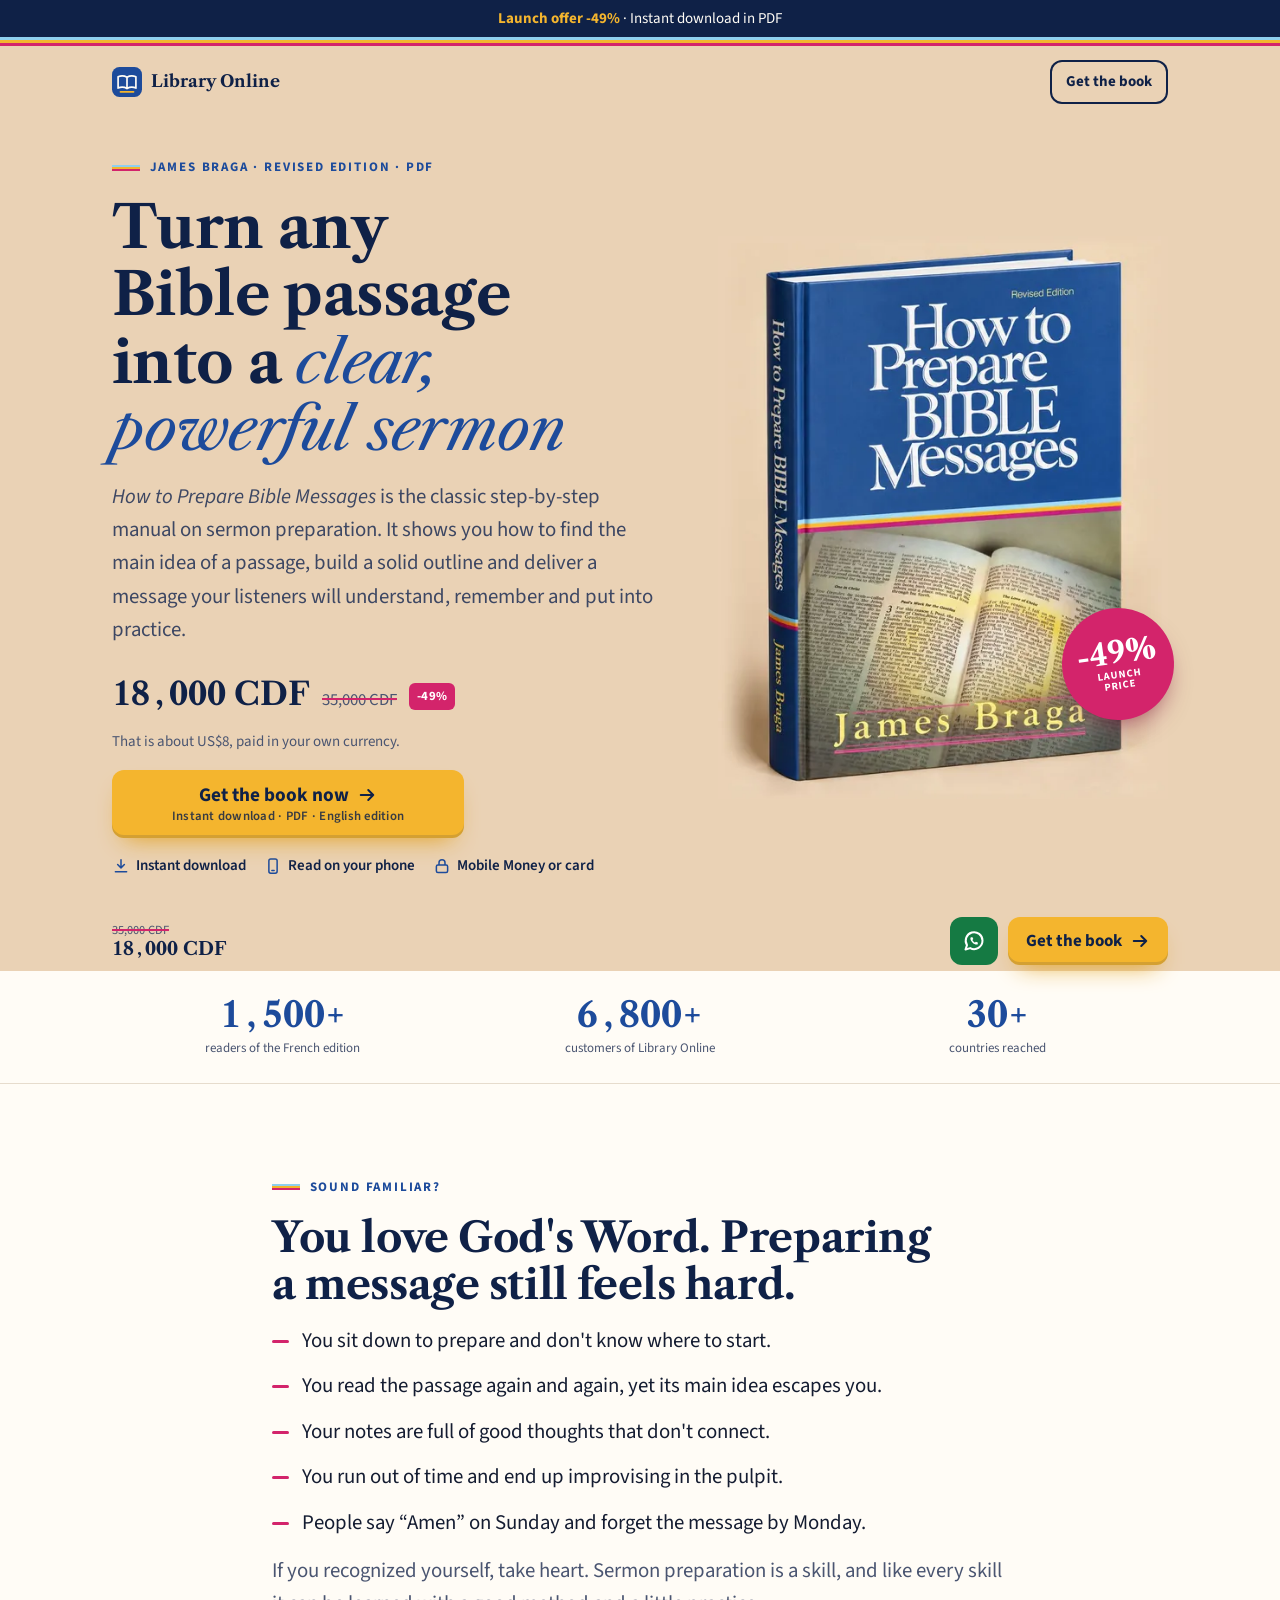
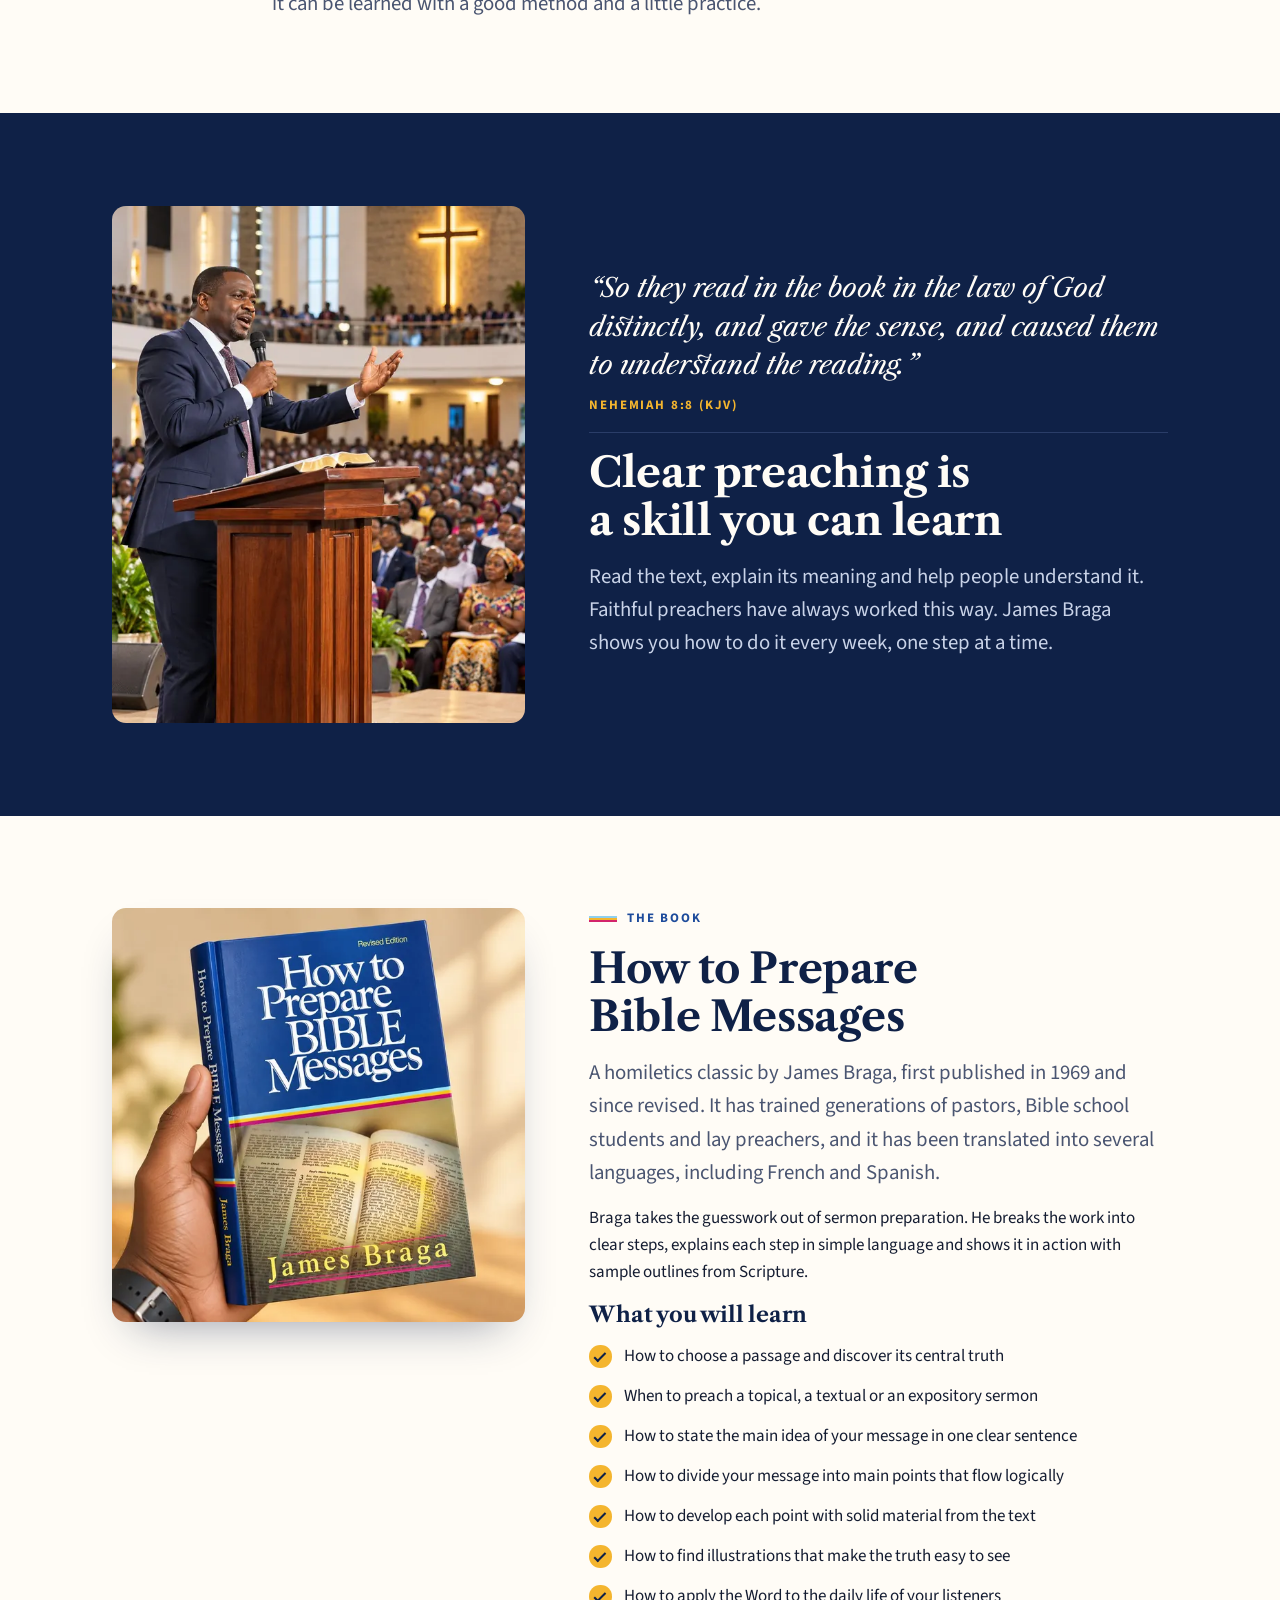
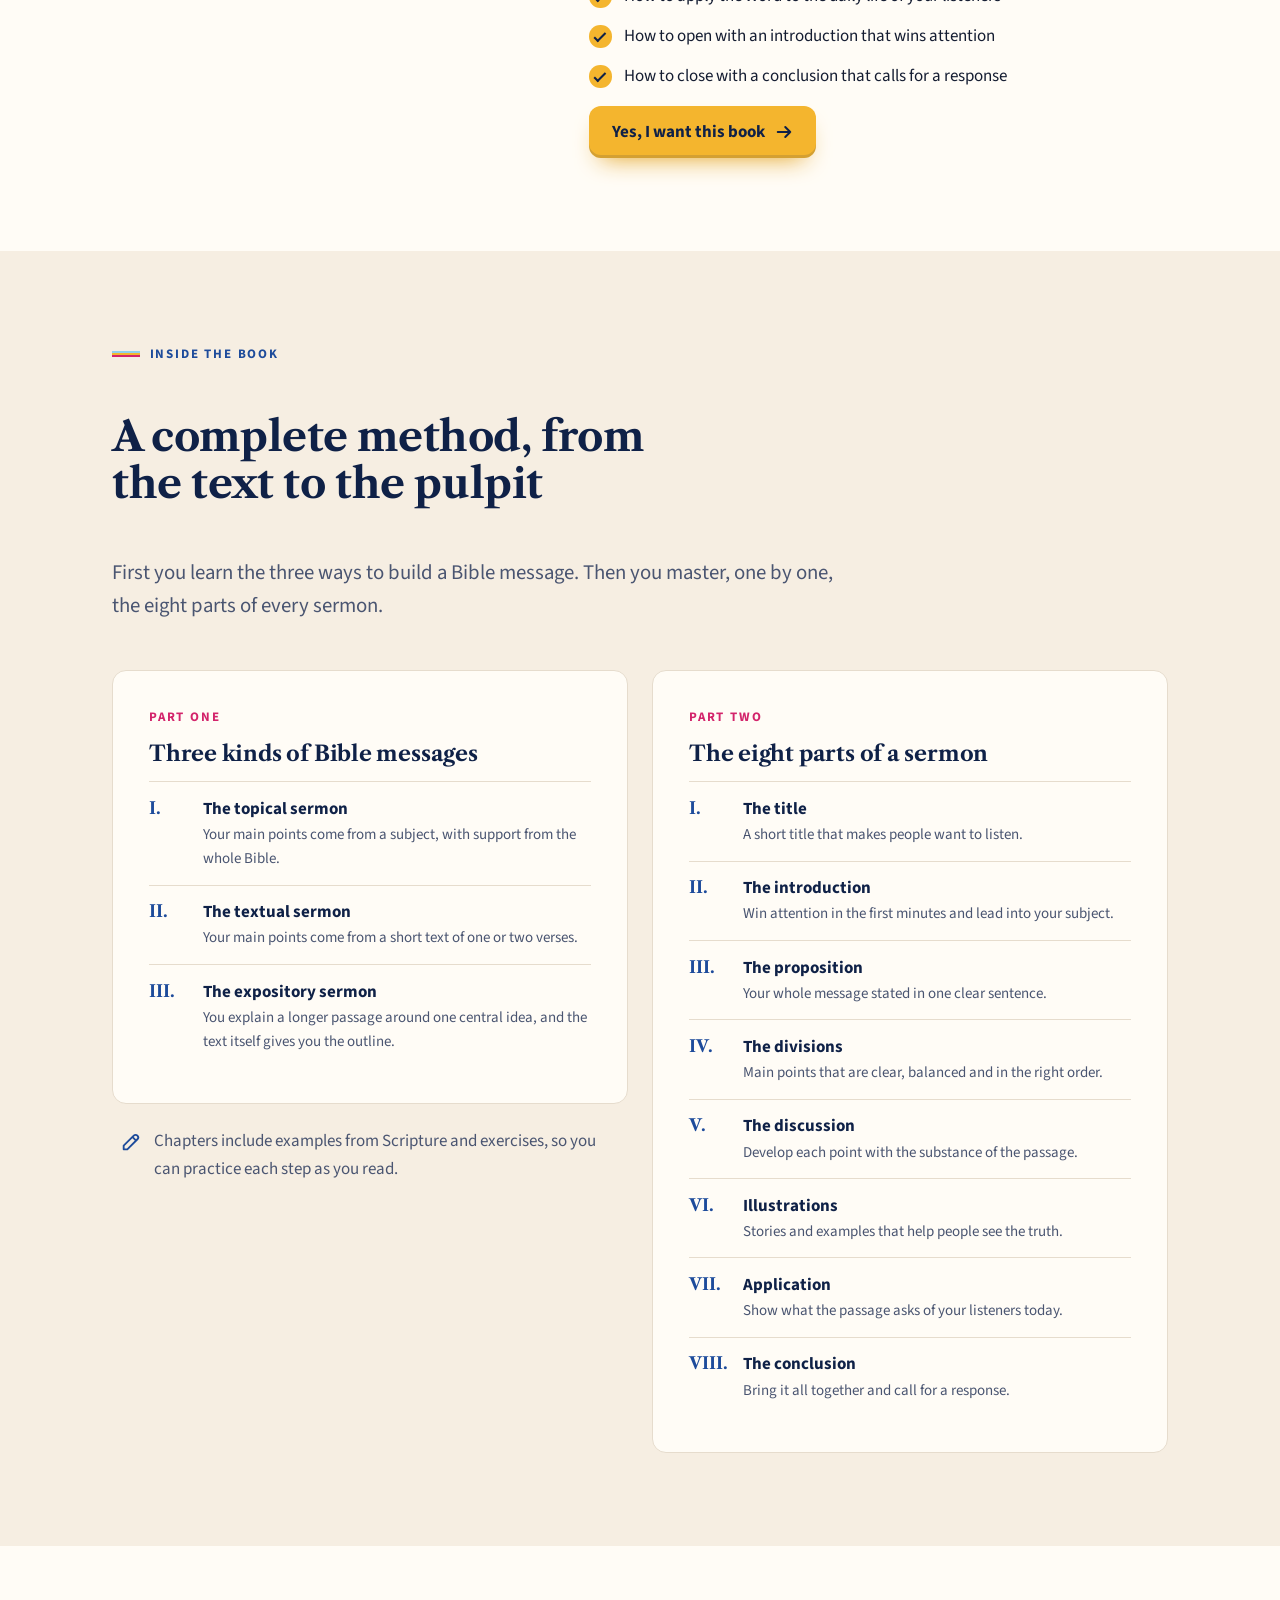
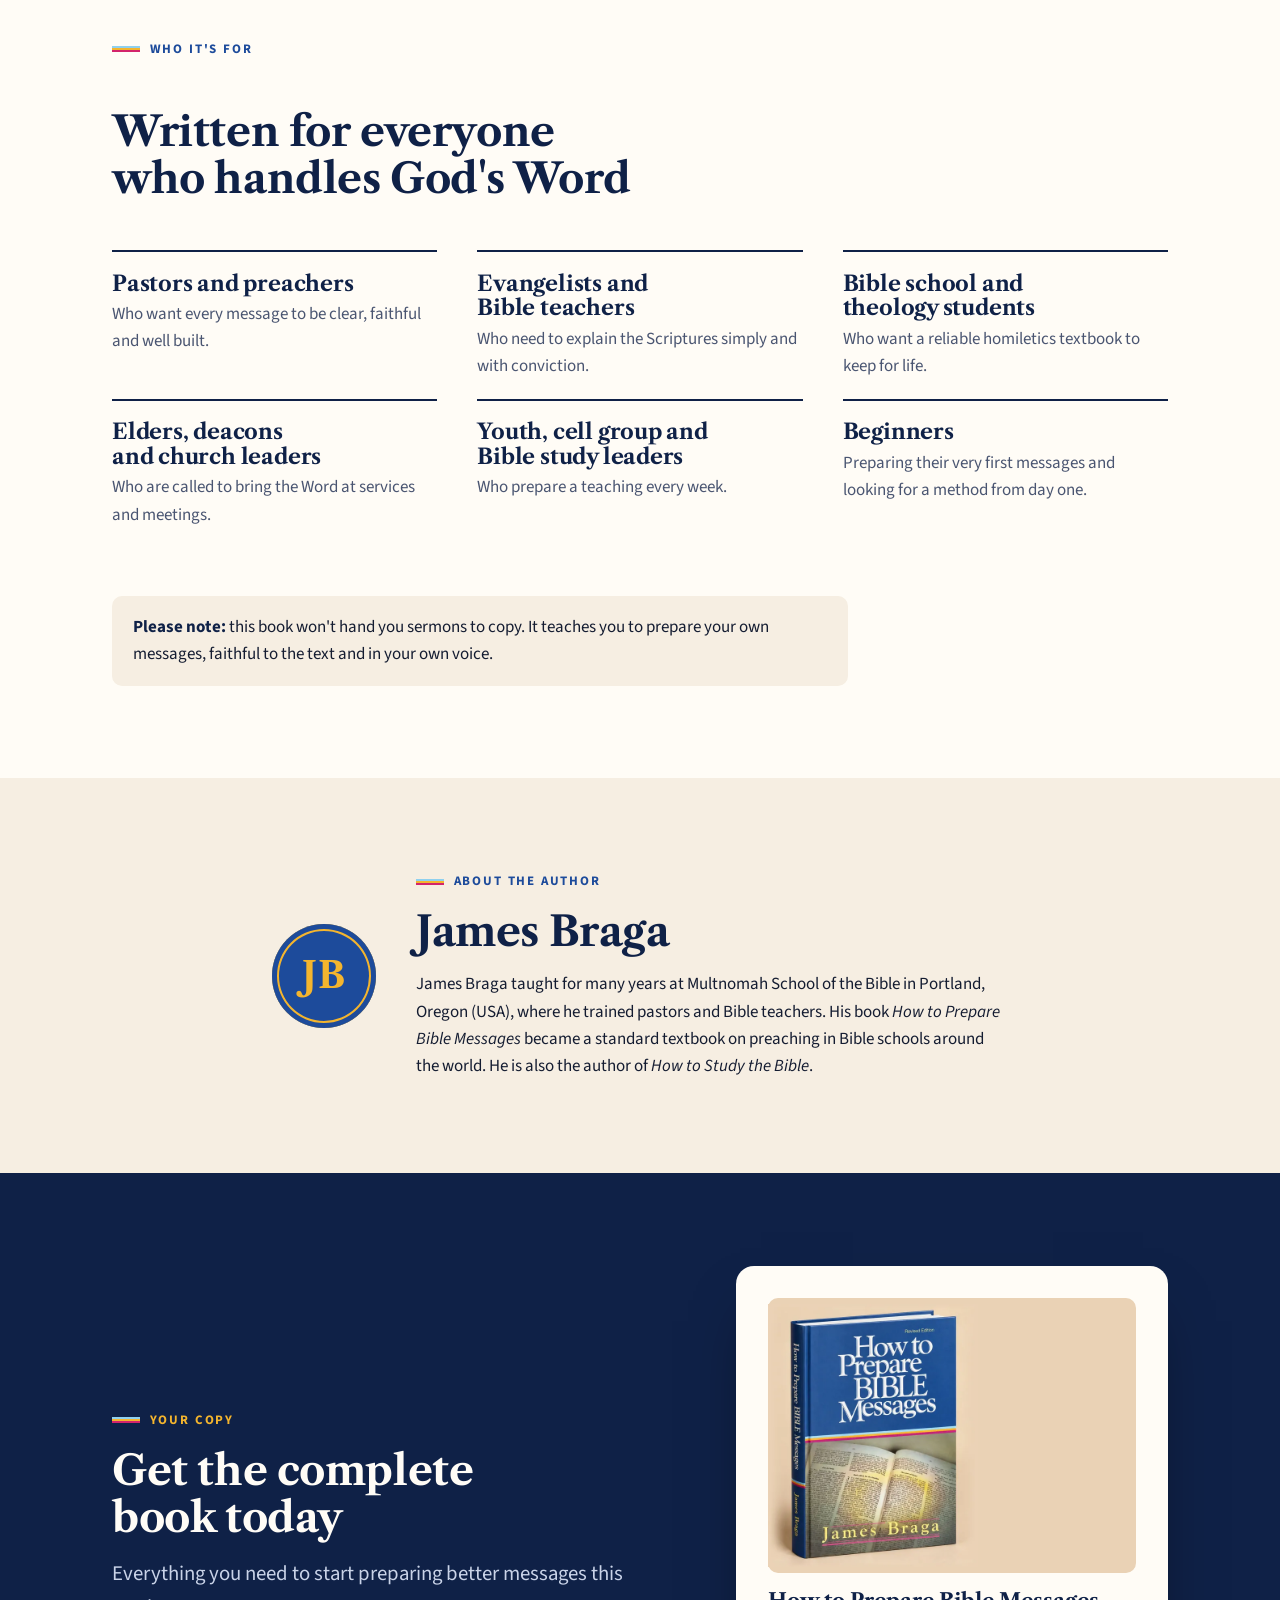
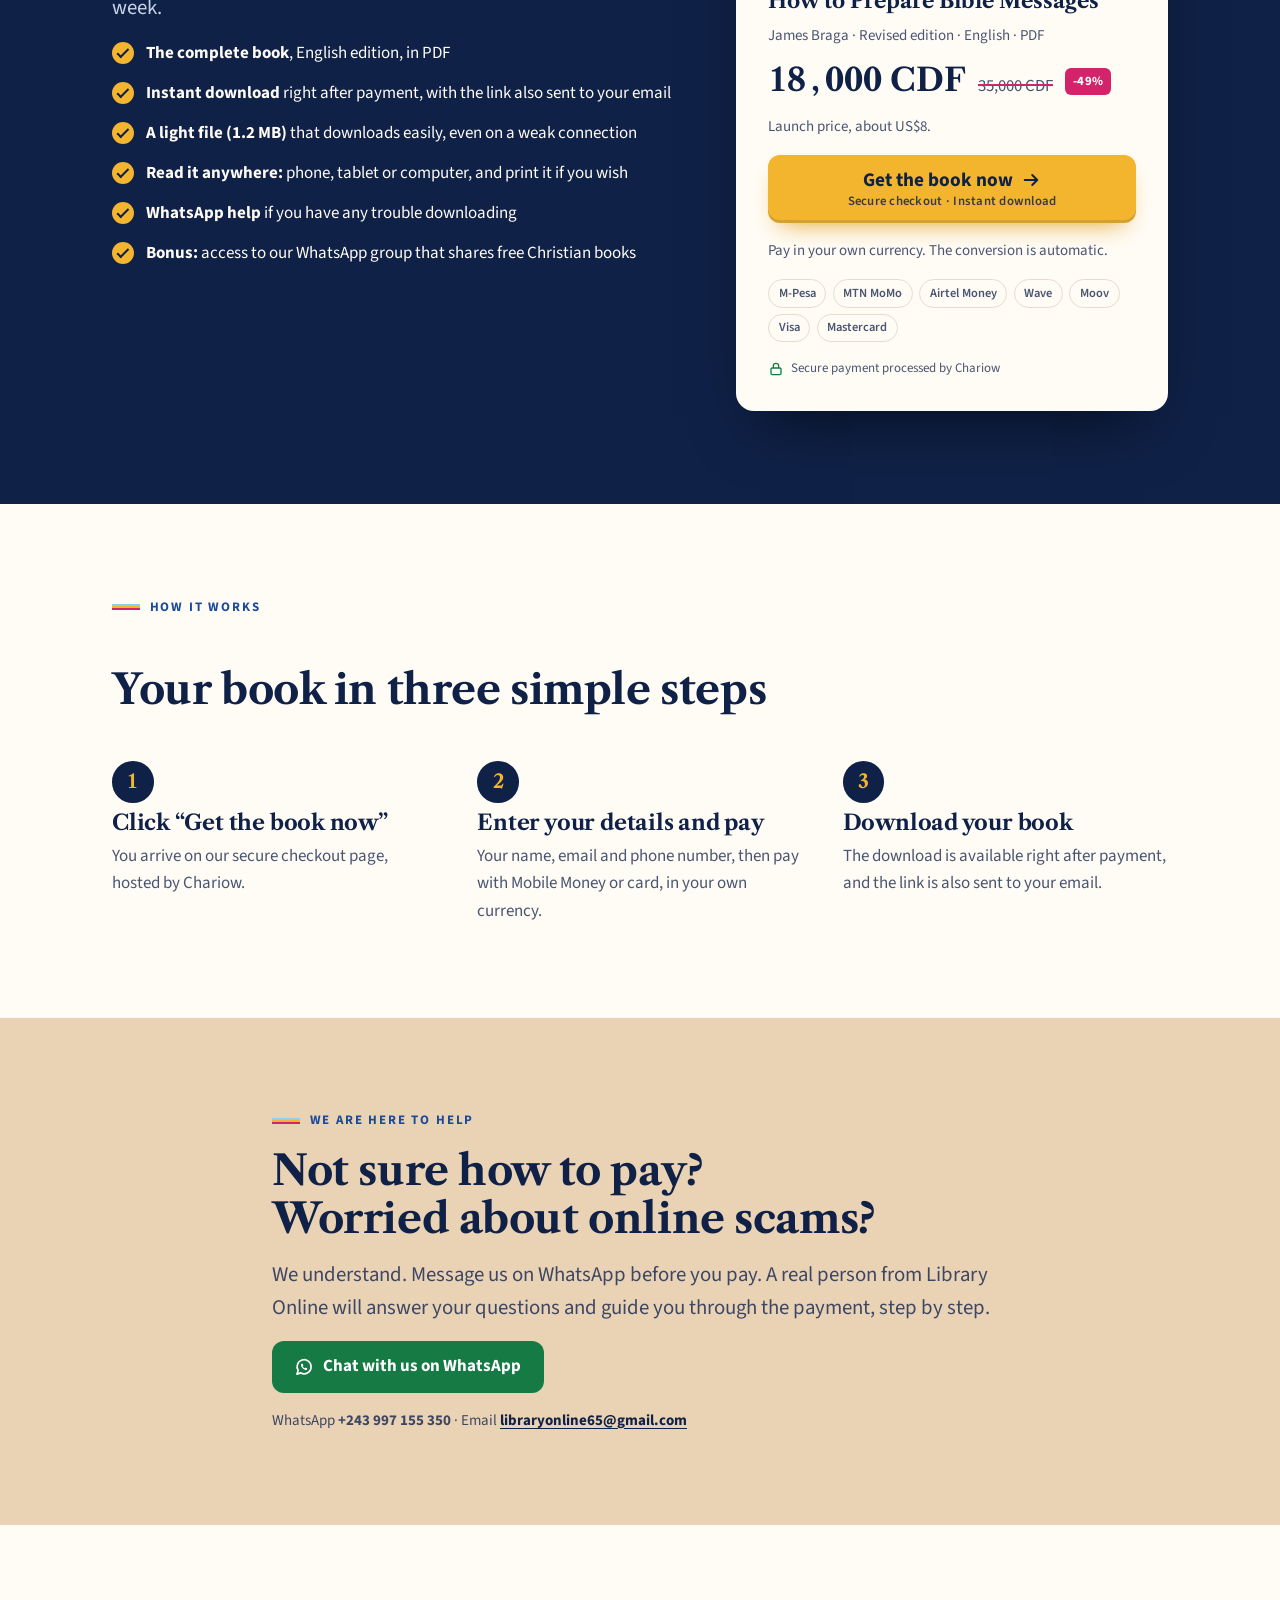
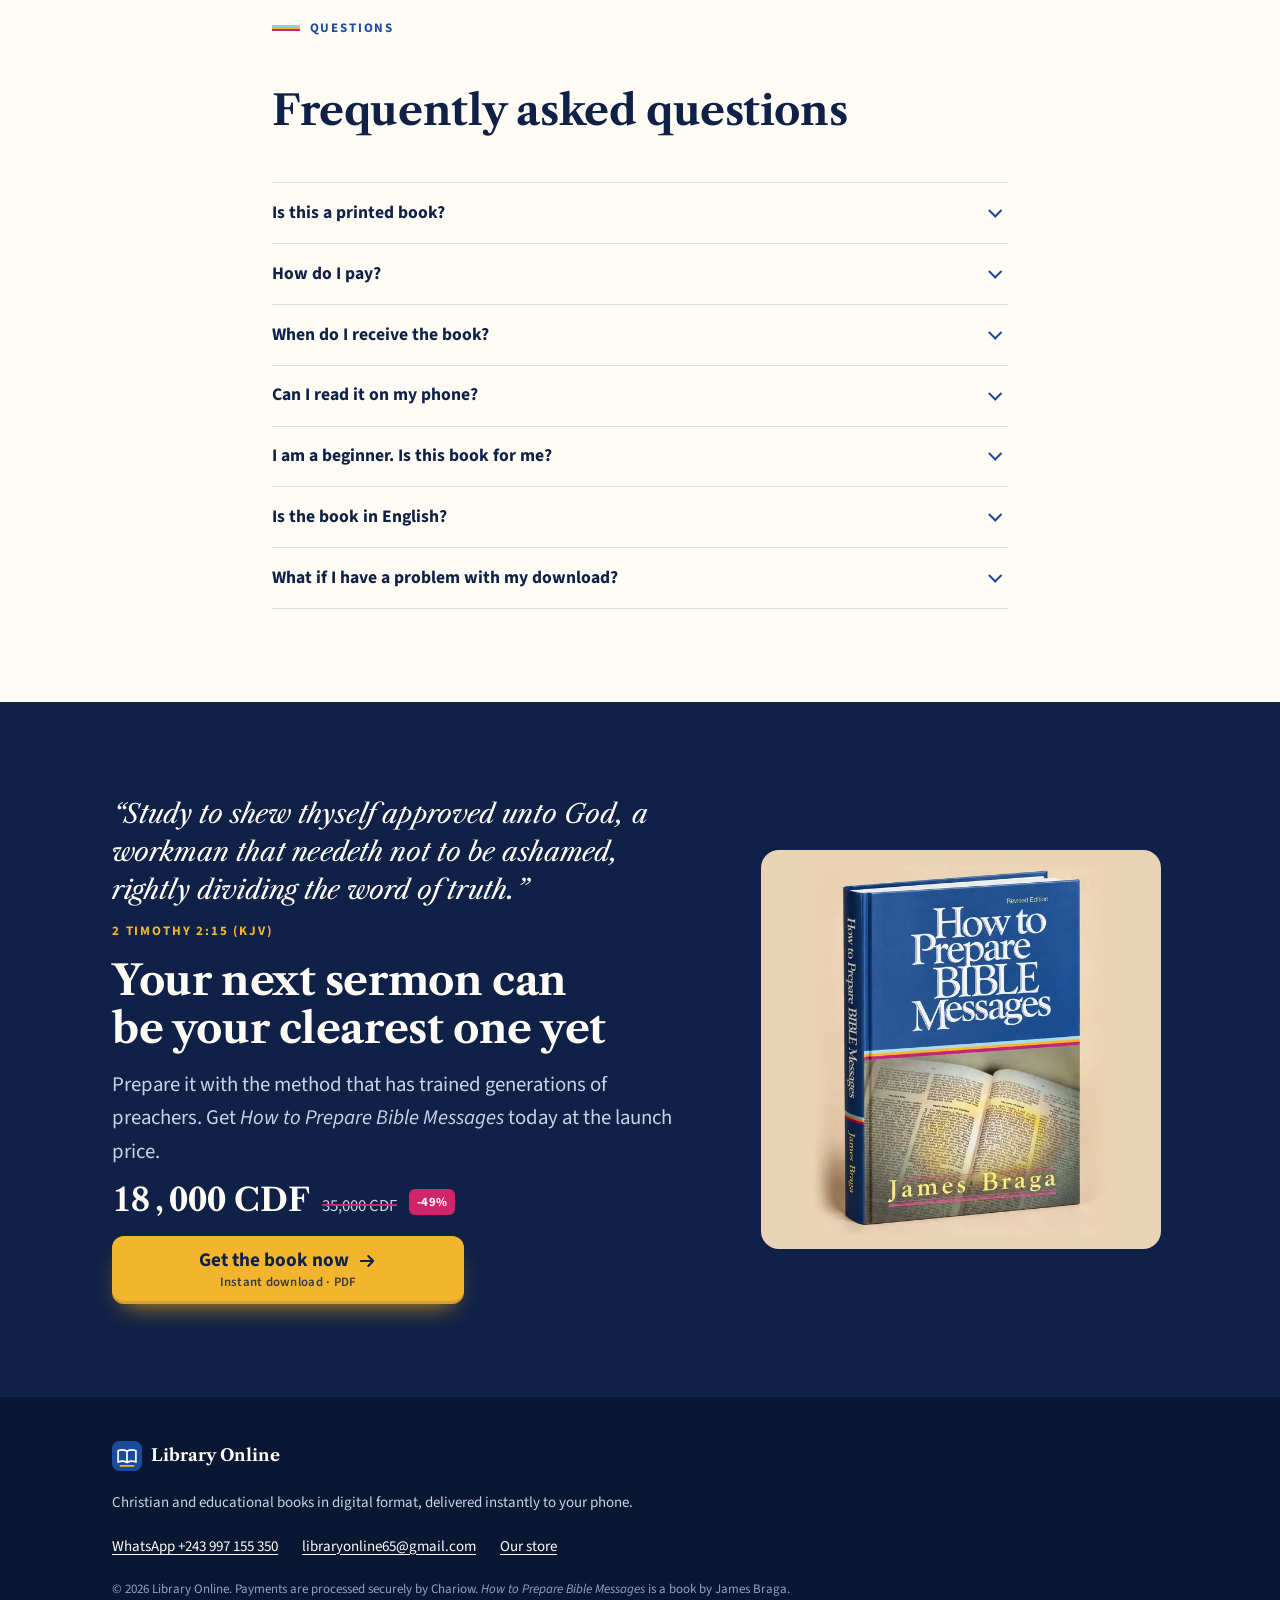
==== index.html @ 07d3c48d "Add English sales funnel for How to Prepare Bible Messages Sales page and thank-you page for the Cha" ====
<!doctype html>
<html lang="en">
<head>
  <meta charset="utf-8">
  <meta name="viewport" content="width=device-width, initial-scale=1, viewport-fit=cover">
  <title>How to Prepare Bible Messages</title>
  <meta name="description" content="James Braga's classic step-by-step method to prepare clear, faithful and powerful sermons. English edition in PDF, instant download, pay with Mobile Money or card.">
  <meta name="theme-color" content="#0f2147">
  <meta name="color-scheme" content="light">
  <link rel="icon" href="data:image/svg+xml,%3Csvg xmlns='http://www.w3.org/2000/svg' viewBox='0 0 32 32'%3E%3Crect width='32' height='32' rx='8' fill='%231d4b9b'/%3E%3Cpath d='M6.5 10.5c3.2-1.4 6.4-1.3 9.5.5v12c-3.1-1.8-6.3-1.9-9.5-.5zM25.5 10.5c-3.2-1.4-6.4-1.3-9.5.5v12c3.1-1.8 6.3-1.9 9.5-.5z' fill='none' stroke='%23fffcf6' stroke-width='1.8' stroke-linejoin='round'/%3E%3C/svg%3E">

  <meta property="og:type" content="website">
  <meta property="og:title" content="How to Prepare Bible Messages by James Braga (PDF)">
  <meta property="og:description" content="Turn any Bible passage into a clear, powerful sermon. Instant download. Launch price: 18,000 CDF instead of 35,000.">
  <meta property="og:image" content="assets/img/og-image.jpg">
  <meta property="og:image:width" content="1200">
  <meta property="og:image:height" content="630">
  <meta name="twitter:card" content="summary_large_image">

  <link rel="preconnect" href="https://fonts.googleapis.com">
  <link rel="preconnect" href="https://fonts.gstatic.com" crossorigin>
  <link rel="stylesheet" href="https://fonts.googleapis.com/css2?family=Libre+Caslon+Text:ital,wght@0,700;1,400&family=Source+Sans+3:wght@400;600;700&display=swap">
  <link rel="stylesheet" href="assets/css/style.css">
</head>
<body data-page="sales">

<svg width="0" height="0" style="position:absolute" aria-hidden="true" focusable="false">
  <symbol id="i-download" viewBox="0 0 24 24"><path d="M12 3.5v11m0 0-4.5-4.5M12 14.5l4.5-4.5M4.5 19.5h15" fill="none" stroke="currentColor" stroke-width="2" stroke-linecap="round" stroke-linejoin="round"/></symbol>
  <symbol id="i-phone" viewBox="0 0 24 24"><rect x="6.5" y="2.5" width="11" height="19" rx="2.5" fill="none" stroke="currentColor" stroke-width="2"/><path d="M10.5 18h3" stroke="currentColor" stroke-width="2" stroke-linecap="round"/></symbol>
  <symbol id="i-lock" viewBox="0 0 24 24"><rect x="4.5" y="10.5" width="15" height="10" rx="2" fill="none" stroke="currentColor" stroke-width="2"/><path d="M8 10.5V7.5a4 4 0 0 1 8 0v3" fill="none" stroke="currentColor" stroke-width="2"/></symbol>
  <symbol id="i-chat" viewBox="0 0 24 24"><path d="M20.5 11.6a8.4 8.4 0 0 1-12.3 7.5L3.5 20.5l1.5-4.4a8.4 8.4 0 1 1 15.5-4.5Z" fill="none" stroke="currentColor" stroke-width="2" stroke-linejoin="round"/><path d="M9.3 8.2c-.5 0-.9.4-.9 1 0 3 3.4 6.4 6.4 6.4.6 0 1-.4 1-.9v-1.2l-1.9-.8-.9.9c-1.1-.5-2.1-1.5-2.6-2.6l.9-.9-.8-1.9H9.3Z" fill="currentColor"/></symbol>
  <symbol id="i-arrow" viewBox="0 0 24 24"><path d="M4.5 12h15m-6-6 6 6-6 6" fill="none" stroke="currentColor" stroke-width="2.4" stroke-linecap="round" stroke-linejoin="round"/></symbol>
  <symbol id="i-pen" viewBox="0 0 24 24"><path d="M4 20h4L19 9a2.8 2.8 0 0 0-4-4L4 16v4Z" fill="none" stroke="currentColor" stroke-width="2" stroke-linejoin="round"/><path d="m13.5 6.5 4 4" stroke="currentColor" stroke-width="2"/></symbol>
  <symbol id="i-book" viewBox="0 0 32 32"><rect width="32" height="32" rx="8" fill="#1d4b9b"/><path d="M6.5 10.5c3.2-1.4 6.4-1.3 9.5.5v12c-3.1-1.8-6.3-1.9-9.5-.5zM25.5 10.5c-3.2-1.4-6.4-1.3-9.5.5v12c3.1-1.8 6.3-1.9 9.5-.5z" fill="none" stroke="#fffcf6" stroke-width="1.8" stroke-linejoin="round"/><path d="M9 26.5h14" stroke="#f4b52e" stroke-width="1.8" stroke-linecap="round"/></symbol>
</svg>

<p class="topbar"><strong>Launch offer <span data-text="discount">-49%</span></strong> · Instant download in PDF</p>
<div class="cover-stripe" aria-hidden="true"></div>

<header class="site-header">
  <div class="wrap header-inner">
    <a class="brand" href="#top" aria-label="Library Online, back to top"><svg aria-hidden="true"><use href="#i-book"/></svg>Library Online</a>
    <a class="btn btn-outline" href="https://livresenligne.mychariow.shop/prd_dlcz1mir/checkout" data-cta>Get the book</a>
  </div>
</header>

<main id="top">

  <!-- Hero -->
  <section class="hero" aria-labelledby="hero-title">
    <div class="wrap hero-grid">
      <div class="hero-copy">
        <p class="eyebrow">James Braga · Revised edition · PDF</p>
        <h1 id="hero-title">Turn any Bible passage into a <em>clear, powerful sermon</em></h1>
        <p class="lead"><i>How to Prepare Bible Messages</i> is the classic step-by-step manual on sermon preparation. It shows you how to find the main idea of a passage, build a solid outline and deliver a message your listeners will understand, remember and put into practice.</p>
      </div>

      <figure class="hero-visual">
        <picture>
          <source type="image/webp" srcset="assets/img/book-cover-520.webp 520w, assets/img/book-cover-800.webp 800w" sizes="(min-width: 900px) 470px, 360px">
          <img src="assets/img/book-cover-520.jpg" srcset="assets/img/book-cover-520.jpg 520w, assets/img/book-cover-800.jpg 800w" sizes="(min-width: 900px) 470px, 360px" width="800" height="1000" alt="How to Prepare Bible Messages, revised edition, by James Braga" fetchpriority="high">
        </picture>
        <p class="seal" aria-hidden="true"><strong data-text="discount">-49%</strong><span>Launch<br>price</span></p>
      </figure>

      <div class="hero-buy">
        <div class="price">
          <span class="visually-hidden">Launch price:</span>
          <span class="price-now" data-text="price">18,000 CDF</span>
          <span class="visually-hidden">instead of</span>
          <s class="price-was" data-text="oldPrice">35,000 CDF</s>
          <span class="tag" data-text="discount">-49%</span>
        </div>
        <p class="price-usd">That is <span data-text="priceUsd">about US$8</span>, paid in your own currency.</p>
        <a class="btn btn-gold btn-lg btn-shine" href="https://livresenligne.mychariow.shop/prd_dlcz1mir/checkout" data-cta data-cta-hero>
          <span class="btn-main">Get the book now <svg aria-hidden="true"><use href="#i-arrow"/></svg></span>
          <span class="btn-sub">Instant download · PDF · English edition</span>
        </a>
        <ul class="trust">
          <li><svg aria-hidden="true"><use href="#i-download"/></svg>Instant download</li>
          <li><svg aria-hidden="true"><use href="#i-phone"/></svg>Read on your phone</li>
          <li><svg aria-hidden="true"><use href="#i-lock"/></svg>Mobile Money or card</li>
        </ul>
      </div>
    </div>
  </section>

  <!-- Proof -->
  <section class="proof" aria-label="Library Online in numbers">
    <ul class="wrap proof-grid">
      <li><strong>1,500+</strong><span>readers of the French edition</span></li>
      <li><strong>6,800+</strong><span>customers of Library Online</span></li>
      <li><strong>30+</strong><span>countries reached</span></li>
    </ul>
  </section>

  <!-- Problem -->
  <section class="section" aria-labelledby="problem-title">
    <div class="wrap narrow flow">
      <p class="eyebrow">Sound familiar?</p>
      <h2 class="section-title" id="problem-title">You love God's Word. Preparing a message still feels hard.</h2>
      <ul class="pain-list">
        <li>You sit down to prepare and don't know where to start.</li>
        <li>You read the passage again and again, yet its main idea escapes you.</li>
        <li>Your notes are full of good thoughts that don't connect.</li>
        <li>You run out of time and end up improvising in the pulpit.</li>
        <li>People say “Amen” on Sunday and forget the message by Monday.</li>
      </ul>
      <p class="lead">If you recognized yourself, take heart. Sermon preparation is a skill, and like every skill it can be learned with a good method and a little practice.</p>
    </div>
  </section>

  <!-- Method -->
  <section class="section dark" aria-labelledby="method-title">
    <div class="wrap method-grid">
      <figure class="method-photo">
        <picture>
          <source type="image/webp" srcset="assets/img/preacher-600.webp 600w, assets/img/preacher-900.webp 900w" sizes="(min-width: 860px) 430px, 100vw">
          <img src="assets/img/preacher-600.jpg" srcset="assets/img/preacher-600.jpg 600w, assets/img/preacher-900.jpg 900w" sizes="(min-width: 860px) 430px, 100vw" width="900" height="1143" alt="A preacher with an open Bible on the pulpit, speaking to a full church" loading="lazy">
        </picture>
      </figure>
      <div class="method-copy flow">
        <blockquote class="scripture">
          <p>“So they read in the book in the law of God distinctly, and gave the sense, and caused them to understand the reading.”</p>
          <cite>Nehemiah 8:8 (KJV)</cite>
        </blockquote>
        <div class="rule" aria-hidden="true"></div>
        <h2 class="section-title" id="method-title">Clear preaching is a skill you can learn</h2>
        <p class="lead">Read the text, explain its meaning and help people understand it. Faithful preachers have always worked this way. James Braga shows you how to do it every week, one step at a time.</p>
      </div>
    </div>
  </section>

  <!-- The book -->
  <section class="section" aria-labelledby="book-title">
    <div class="wrap book-grid">
      <figure class="book-photo">
        <picture>
          <source type="image/webp" srcset="assets/img/book-in-hand-600.webp 600w, assets/img/book-in-hand-900.webp 900w" sizes="(min-width: 900px) 420px, 100vw">
          <img src="assets/img/book-in-hand-600.jpg" srcset="assets/img/book-in-hand-600.jpg 600w, assets/img/book-in-hand-900.jpg 900w" sizes="(min-width: 900px) 420px, 100vw" width="900" height="900" alt="A hand holding the book How to Prepare Bible Messages by James Braga" loading="lazy">
        </picture>
      </figure>
      <div class="book-copy flow">
        <p class="eyebrow">The book</p>
        <h2 class="section-title" id="book-title">How to Prepare Bible Messages</h2>
        <p class="lead">A homiletics classic by James Braga, first published in 1969 and since revised. It has trained generations of pastors, Bible school students and lay preachers, and it has been translated into several languages, including French and Spanish.</p>
        <p>Braga takes the guesswork out of sermon preparation. He breaks the work into clear steps, explains each step in simple language and shows it in action with sample outlines from Scripture.</p>
        <h3>What you will learn</h3>
        <ul class="checklist">
          <li>How to choose a passage and discover its central truth</li>
          <li>When to preach a topical, a textual or an expository sermon</li>
          <li>How to state the main idea of your message in one clear sentence</li>
          <li>How to divide your message into main points that flow logically</li>
          <li>How to develop each point with solid material from the text</li>
          <li>How to find illustrations that make the truth easy to see</li>
          <li>How to apply the Word to the daily life of your listeners</li>
          <li>How to open with an introduction that wins attention</li>
          <li>How to close with a conclusion that calls for a response</li>
        </ul>
        <a class="btn btn-gold" href="https://livresenligne.mychariow.shop/prd_dlcz1mir/checkout" data-cta>Yes, I want this book <svg aria-hidden="true"><use href="#i-arrow"/></svg></a>
      </div>
    </div>
  </section>

  <!-- Inside the book -->
  <section class="section inside" aria-labelledby="inside-title">
    <div class="wrap flow flow-lg">
      <div class="section-head flow">
        <p class="eyebrow">Inside the book</p>
        <h2 class="section-title" id="inside-title">A complete method, from the text to the pulpit</h2>
        <p class="lead">First you learn the three ways to build a Bible message. Then you master, one by one, the eight parts of every sermon.</p>
      </div>

      <div class="outline-grid">
        <article class="sheet part-one">
          <p class="sheet-part">Part one</p>
          <h3>Three kinds of Bible messages</h3>
          <ol class="outline">
            <li><strong>The topical sermon</strong><p>Your main points come from a subject, with support from the whole Bible.</p></li>
            <li><strong>The textual sermon</strong><p>Your main points come from a short text of one or two verses.</p></li>
            <li><strong>The expository sermon</strong><p>You explain a longer passage around one central idea, and the text itself gives you the outline.</p></li>
          </ol>
        </article>

        <article class="sheet part-two">
          <p class="sheet-part">Part two</p>
          <h3>The eight parts of a sermon</h3>
          <ol class="outline">
            <li><strong>The title</strong><p>A short title that makes people want to listen.</p></li>
            <li><strong>The introduction</strong><p>Win attention in the first minutes and lead into your subject.</p></li>
            <li><strong>The proposition</strong><p>Your whole message stated in one clear sentence.</p></li>
            <li><strong>The divisions</strong><p>Main points that are clear, balanced and in the right order.</p></li>
            <li><strong>The discussion</strong><p>Develop each point with the substance of the passage.</p></li>
            <li><strong>Illustrations</strong><p>Stories and examples that help people see the truth.</p></li>
            <li><strong>Application</strong><p>Show what the passage asks of your listeners today.</p></li>
            <li><strong>The conclusion</strong><p>Bring it all together and call for a response.</p></li>
          </ol>
        </article>

        <p class="inside-note"><svg aria-hidden="true"><use href="#i-pen"/></svg>Chapters include examples from Scripture and exercises, so you can practice each step as you read.</p>
      </div>
    </div>
  </section>

  <!-- Audience -->
  <section class="section" aria-labelledby="audience-title">
    <div class="wrap flow flow-lg">
      <div class="section-head flow">
        <p class="eyebrow">Who it's for</p>
        <h2 class="section-title" id="audience-title">Written for everyone who handles God's Word</h2>
      </div>
      <ul class="audience-grid">
        <li><h3>Pastors and preachers</h3><p>Who want every message to be clear, faithful and well built.</p></li>
        <li><h3>Evangelists and Bible teachers</h3><p>Who need to explain the Scriptures simply and with conviction.</p></li>
        <li><h3>Bible school and theology students</h3><p>Who want a reliable homiletics textbook to keep for life.</p></li>
        <li><h3>Elders, deacons and church leaders</h3><p>Who are called to bring the Word at services and meetings.</p></li>
        <li><h3>Youth, cell group and Bible study leaders</h3><p>Who prepare a teaching every week.</p></li>
        <li><h3>Beginners</h3><p>Preparing their very first messages and looking for a method from day one.</p></li>
      </ul>
      <p class="callout"><strong>Please note:</strong> this book won't hand you sermons to copy. It teaches you to prepare your own messages, faithful to the text and in your own voice.</p>
    </div>
  </section>

  <!-- Author -->
  <section class="section author" aria-labelledby="author-title">
    <div class="wrap narrow author-box">
      <p class="monogram" aria-hidden="true">JB</p>
      <div class="flow">
        <p class="eyebrow">About the author</p>
        <h2 class="section-title" id="author-title">James Braga</h2>
        <p>James Braga taught for many years at Multnomah School of the Bible in Portland, Oregon (USA), where he trained pastors and Bible teachers. His book <i>How to Prepare Bible Messages</i> became a standard textbook on preaching in Bible schools around the world. He is also the author of <i>How to Study the Bible</i>.</p>
      </div>
    </div>
  </section>

  <!-- Offer -->
  <section class="section dark offer" id="offer" aria-labelledby="offer-title">
    <div class="wrap offer-grid">
      <div class="flow">
        <p class="eyebrow">Your copy</p>
        <h2 class="section-title" id="offer-title">Get the complete book today</h2>
        <p class="lead">Everything you need to start preparing better messages this week.</p>
        <ul class="checklist">
          <li><strong>The complete book</strong>, English edition, in PDF</li>
          <li><strong>Instant download</strong> right after payment, with the link also sent to your email</li>
          <li><strong>A light file (1.2 MB)</strong> that downloads easily, even on a weak connection</li>
          <li><strong>Read it anywhere:</strong> phone, tablet or computer, and print it if you wish</li>
          <li><strong>WhatsApp help</strong> if you have any trouble downloading</li>
          <li><strong>Bonus:</strong> access to our WhatsApp group that shares free Christian books</li>
        </ul>
      </div>

      <div class="offer-card">
        <div class="offer-thumb">
          <picture>
            <source type="image/webp" srcset="assets/img/book-cover-520.webp">
            <img src="assets/img/book-cover-520.jpg" width="520" height="650" alt="" loading="lazy">
          </picture>
        </div>
        <div class="flow flow-sm">
          <p class="offer-title">How to Prepare Bible Messages</p>
          <p class="offer-meta">James Braga · Revised edition · English · PDF</p>
        </div>
        <div class="price">
          <span class="visually-hidden">Launch price:</span>
          <span class="price-now" data-text="price">18,000 CDF</span>
          <span class="visually-hidden">instead of</span>
          <s class="price-was" data-text="oldPrice">35,000 CDF</s>
          <span class="tag" data-text="discount">-49%</span>
        </div>
        <p class="price-usd">Launch price, <span data-text="priceUsd">about US$8</span>.</p>
        <a class="btn btn-gold btn-lg btn-block btn-shine" href="https://livresenligne.mychariow.shop/prd_dlcz1mir/checkout" data-cta data-cta-main>
          <span class="btn-main">Get the book now <svg aria-hidden="true"><use href="#i-arrow"/></svg></span>
          <span class="btn-sub">Secure checkout · Instant download</span>
        </a>
        <p class="small">Pay in your own currency. The conversion is automatic.</p>
        <ul class="pay-methods" aria-label="Payment methods">
          <li>M-Pesa</li>
          <li>MTN MoMo</li>
          <li>Airtel Money</li>
          <li>Wave</li>
          <li>Moov</li>
          <li>Visa</li>
          <li>Mastercard</li>
        </ul>
        <p class="secure"><svg aria-hidden="true"><use href="#i-lock"/></svg>Secure payment processed by Chariow</p>
      </div>
    </div>
  </section>

  <!-- Steps -->
  <section class="section" aria-labelledby="steps-title">
    <div class="wrap flow flow-lg">
      <div class="section-head flow">
        <p class="eyebrow">How it works</p>
        <h2 class="section-title" id="steps-title">Your book in three simple steps</h2>
      </div>
      <ol class="steps-list steps-row">
        <li><span class="step-num" aria-hidden="true">1</span><h3>Click “Get the book now”</h3><p>You arrive on our secure checkout page, hosted by Chariow.</p></li>
        <li><span class="step-num" aria-hidden="true">2</span><h3>Enter your details and pay</h3><p>Your name, email and phone number, then pay with Mobile Money or card, in your own currency.</p></li>
        <li><span class="step-num" aria-hidden="true">3</span><h3>Download your book</h3><p>The download is available right after payment, and the link is also sent to your email.</p></li>
      </ol>
    </div>
  </section>

  <!-- Help -->
  <section class="section help" aria-labelledby="help-title">
    <div class="wrap narrow flow help-box">
      <p class="eyebrow">We are here to help</p>
      <h2 class="section-title" id="help-title">Not sure how to pay? Worried about online scams?</h2>
      <p class="lead">We understand. Message us on WhatsApp before you pay. A real person from Library Online will answer your questions and guide you through the payment, step by step.</p>
      <a class="btn btn-whatsapp" href="https://wa.me/243997155350" data-whatsapp="Hello Library Online, I have a question about the book How to Prepare Bible Messages." target="_blank" rel="noopener"><svg aria-hidden="true"><use href="#i-chat"/></svg>Chat with us on WhatsApp</a>
      <p class="help-contact">WhatsApp <strong data-text="whatsappDisplay">+243 997 155 350</strong> · Email <a href="mailto:libraryonline65@gmail.com" data-email>libraryonline65@gmail.com</a></p>
    </div>
  </section>

  <!-- FAQ -->
  <section class="section" aria-labelledby="faq-title">
    <div class="wrap narrow flow flow-lg">
      <div class="section-head flow">
        <p class="eyebrow">Questions</p>
        <h2 class="section-title" id="faq-title">Frequently asked questions</h2>
      </div>
      <div class="faq-list">
        <details>
          <summary>Is this a printed book?</summary>
          <div class="faq-answer"><p>No. This is the digital edition in PDF format. You download it right after payment and keep it for life. You can read it on your phone, tablet or computer, or print it.</p></div>
        </details>
        <details>
          <summary>How do I pay?</summary>
          <div class="faq-answer"><p>With Mobile Money (M-Pesa, MTN MoMo, Airtel Money, Wave, Moov and others, depending on your country) or with a Visa or Mastercard card. You pay in your local currency and the conversion is automatic.</p></div>
        </details>
        <details>
          <summary>When do I receive the book?</summary>
          <div class="faq-answer"><p>Immediately. After payment you can download the PDF straight away, and the download link is also sent to your email. If you don't see the email, check your Spam or Promotions folder.</p></div>
        </details>
        <details>
          <summary>Can I read it on my phone?</summary>
          <div class="faq-answer"><p>Yes. The file is light (about 1.2 MB) and opens with any PDF reader, such as Google Drive, WPS Office or Adobe Acrobat Reader.</p></div>
        </details>
        <details>
          <summary>I am a beginner. Is this book for me?</summary>
          <div class="faq-answer"><p>Yes. Braga explains each step simply and gives examples. Beginners get a clear method from the start, and experienced preachers sharpen what they already do.</p></div>
        </details>
        <details>
          <summary>Is the book in English?</summary>
          <div class="faq-answer"><p>Yes, this is the English edition. If you prefer French, the French edition, <a href="https://livresenligne.mychariow.shop/prd_b77u61" data-link="frenchEditionUrl"><i>Comment préparer un message biblique</i></a>, is also available in our store.</p></div>
        </details>
        <details>
          <summary>What if I have a problem with my download?</summary>
          <div class="faq-answer"><p>Message us on <a href="https://wa.me/243997155350" data-whatsapp="Hello Library Online, I need help downloading How to Prepare Bible Messages." target="_blank" rel="noopener">WhatsApp</a> or write to <a href="mailto:libraryonline65@gmail.com" data-email>libraryonline65@gmail.com</a> and we will help you.</p></div>
        </details>
      </div>
    </div>
  </section>

  <!-- Final call -->
  <section class="section dark" aria-labelledby="final-title">
    <div class="wrap final-grid">
      <div class="flow">
        <blockquote class="scripture">
          <p>“Study to shew thyself approved unto God, a workman that needeth not to be ashamed, rightly dividing the word of truth.”</p>
          <cite>2 Timothy 2:15 (KJV)</cite>
        </blockquote>
        <h2 class="section-title" id="final-title">Your next sermon can be your clearest one yet</h2>
        <p class="lead">Prepare it with the method that has trained generations of preachers. Get <i>How to Prepare Bible Messages</i> today at the launch price.</p>
        <div class="final-buy">
          <div class="price">
            <span class="visually-hidden">Launch price:</span>
            <span class="price-now" data-text="price">18,000 CDF</span>
            <span class="visually-hidden">instead of</span>
            <s class="price-was" data-text="oldPrice">35,000 CDF</s>
            <span class="tag" data-text="discount">-49%</span>
          </div>
          <a class="btn btn-gold btn-lg btn-shine" href="https://livresenligne.mychariow.shop/prd_dlcz1mir/checkout" data-cta data-cta-main>
            <span class="btn-main">Get the book now <svg aria-hidden="true"><use href="#i-arrow"/></svg></span>
            <span class="btn-sub">Instant download · PDF</span>
          </a>
        </div>
      </div>
      <div class="final-visual">
        <picture>
          <source type="image/webp" srcset="assets/img/book-cover-520.webp">
          <img src="assets/img/book-cover-520.jpg" width="520" height="650" alt="" loading="lazy">
        </picture>
      </div>
    </div>
  </section>

</main>

<footer class="site-footer">
  <div class="wrap footer-grid">
    <a class="brand" href="#top"><svg aria-hidden="true"><use href="#i-book"/></svg>Library Online</a>
    <p>Christian and educational books in digital format, delivered instantly to your phone.</p>
    <ul class="footer-links">
      <li><a href="https://wa.me/243997155350" data-whatsapp="Hello Library Online!" target="_blank" rel="noopener">WhatsApp <span data-text="whatsappDisplay">+243 997 155 350</span></a></li>
      <li><a href="mailto:libraryonline65@gmail.com" data-email>libraryonline65@gmail.com</a></li>
      <li><a href="https://livresenligne.mychariow.shop" data-link="storeUrl">Our store</a></li>
    </ul>
    <p class="fine">© <span data-year>2026</span> Library Online. Payments are processed securely by Chariow. <i>How to Prepare Bible Messages</i> is a book by James Braga.</p>
  </div>
</footer>

<div class="sticky-cta" id="sticky-cta">
  <div class="sticky-inner">
    <p class="sticky-price"><s data-text="oldPrice">35,000 CDF</s><strong data-text="price">18,000 CDF</strong></p>
    <a class="sticky-wa" href="https://wa.me/243997155350" data-whatsapp="Hello Library Online, I have a question about the book How to Prepare Bible Messages." target="_blank" rel="noopener" aria-label="Chat with us on WhatsApp"><svg aria-hidden="true"><use href="#i-chat"/></svg></a>
    <a class="btn btn-gold" href="https://livresenligne.mychariow.shop/prd_dlcz1mir/checkout" data-cta>Get the book <svg aria-hidden="true"><use href="#i-arrow"/></svg></a>
  </div>
</div>

<script src="assets/js/config.js"></script>
<script src="assets/js/main.js"></script>
</body>
</html>
---- assets/css/style.css ----
/* ==========================================================================
   How to Prepare Bible Messages · sales funnel
   Layout concept: the preacher's study. The book sits on the sand-coloured
   desk of the posters, then the page reads like a sermon outline: one strong
   column, Roman-numeral divisions, and royal-blue bands taken from the cover
   for the two moments that matter, the method and the offer.

   One deliberate light look for every visitor: the colours of the book cover
   are the brand, so there is no dark variant. Every colour is set explicitly.
   ========================================================================== */

:root {
  /* Colour */
  --sand: #ead2b5;        /* the posters' backdrop (hero, help band) */
  --paper: #fffcf6;       /* reading surface */
  --paper-warm: #f6eee2;  /* alternate band */
  --royal: #1d4b9b;       /* cover blue */
  --navy: #0f2147;        /* dark bands, headings */
  --navy-deep: #0a1733;   /* footer */
  --ink: #141c31;         /* body text */
  --ink-soft: #4a5571;    /* secondary text */
  --ink-warm: #3d4763;    /* secondary text on sand */
  --gold: #f4b52e;        /* calls to action, like the author's name on the cover */
  --gold-deep: #e29d12;
  --magenta: #d3246b;     /* cover stripe */
  --sky: #8fd0ef;         /* cover stripe */
  --whatsapp: #157a43;
  --white: #ffffff;
  --on-dark: #fffcf6;
  --on-dark-soft: #c9d3e8;
  --on-dark-faint: #95a2c0;
  --line: #e6dccd;
  --line-dark: #2a3d68;

  /* Type */
  --font-display: "Libre Caslon Text", Georgia, "Times New Roman", serif;
  --font-body: "Source Sans 3", "Segoe UI", Roboto, "Helvetica Neue", Arial, sans-serif;
  --fs-xs: .8125rem;
  --fs-sm: .9375rem;
  --fs-body: 1.0625rem;
  --fs-lead: clamp(1.125rem, 1.06rem + .3vw, 1.3rem);
  --fs-h3: clamp(1.15rem, 1.08rem + .35vw, 1.35rem);
  --fs-h2: clamp(1.75rem, 1.36rem + 1.75vw, 2.6rem);
  --fs-h1: clamp(2.1rem, 1.42rem + 3.3vw, 3.7rem);

  /* Space and shape */
  --gutter: 20px;
  --wrap: 1120px;
  --narrow: 46rem;
  --section: clamp(3.5rem, 2.6rem + 4vw, 6.5rem);
  --radius: 14px;
  --radius-sm: 10px;
  --shadow: 0 22px 44px -22px rgba(15, 33, 71, .45);
  --sticky-h: 76px;

  color-scheme: light;
}

@media (min-width: 768px) {
  :root { --gutter: 32px; }
}

/* ---------- Base ---------- */

*, *::before, *::after { box-sizing: border-box; }

html { -webkit-text-size-adjust: 100%; scroll-behavior: smooth; }

body {
  margin: 0;
  background: var(--paper);
  color: var(--ink);
  font-family: var(--font-body);
  font-size: var(--fs-body);
  line-height: 1.6;
  -webkit-font-smoothing: antialiased;
  text-rendering: optimizeLegibility;
}

img { display: block; max-width: 100%; height: auto; }
picture { display: block; }
a { color: var(--royal); text-underline-offset: .18em; }
p, ul, ol, figure, blockquote { margin: 0; }
ul, ol { padding: 0; }

h1, h2, h3 {
  margin: 0;
  font-family: var(--font-display);
  font-weight: 700;
  line-height: 1.14;
  letter-spacing: -.01em;
  text-wrap: balance;
}

:focus-visible { outline: 3px solid var(--royal); outline-offset: 3px; border-radius: 4px; }
.dark :focus-visible { outline-color: var(--gold); }

.visually-hidden {
  position: absolute !important;
  width: 1px; height: 1px;
  overflow: hidden;
  clip: rect(0 0 0 0);
  white-space: nowrap;
}

/* ---------- Layout helpers ---------- */

.wrap {
  width: 100%;
  max-width: var(--wrap);
  margin-inline: auto;
  padding-inline: var(--gutter);
}
.wrap.narrow { max-width: calc(var(--narrow) + 2 * var(--gutter)); }

.section { padding-block: var(--section); }

.flow { display: flex; flex-direction: column; gap: var(--flow, 1rem); }
.flow-lg { --flow: clamp(2rem, 1.5rem + 2vw, 3rem); }
.flow-sm { --flow: .6rem; }

.dark { background: var(--navy); color: var(--on-dark); }

.cover-stripe {
  height: 9px;
  background: linear-gradient(var(--sky) 0 33.4%, var(--gold) 33.4% 66.7%, var(--magenta) 66.7%);
}

/* ---------- Type helpers ---------- */

.eyebrow {
  display: flex;
  align-items: center;
  gap: .6rem;
  font-size: var(--fs-xs);
  font-weight: 700;
  letter-spacing: .14em;
  text-transform: uppercase;
  color: var(--royal);
}
.eyebrow::before {
  content: "";
  flex: none;
  width: 28px;
  height: 6px;
  background: linear-gradient(var(--sky) 0 33.4%, var(--gold) 33.4% 66.7%, var(--magenta) 66.7%);
}
.dark .eyebrow { color: var(--gold); }

.lead { font-size: var(--fs-lead); color: var(--ink-soft); }
.dark .lead { color: var(--on-dark-soft); }

.section-title { font-size: var(--fs-h2); color: var(--navy); }
.dark .section-title { color: var(--on-dark); }

.section-head { max-width: var(--narrow); }

.small { font-size: var(--fs-sm); color: var(--ink-soft); }

/* ---------- Buttons ---------- */

.btn {
  display: inline-flex;
  align-items: center;
  justify-content: center;
  gap: .55rem;
  min-height: 52px;
  padding: .8rem 1.4rem;
  border: 0;
  border-radius: 12px;
  font: 700 1.0625rem/1.2 var(--font-body);
  text-align: center;
  text-decoration: none;
  cursor: pointer;
  transition: transform .15s ease, background-color .15s ease, box-shadow .15s ease;
}
.btn svg { width: 20px; height: 20px; flex: none; }
.btn:active { transform: translateY(1px); }

.btn-gold {
  background: var(--gold);
  color: var(--navy);
  box-shadow: 0 12px 24px -12px rgba(226, 157, 18, .95), inset 0 -3px 0 rgba(15, 33, 71, .14);
}
.btn-gold:hover { background: var(--gold-deep); }

.btn-outline {
  min-height: 44px;
  padding: .55rem 1rem;
  font-size: var(--fs-sm);
  color: var(--navy);
  background: transparent;
  box-shadow: inset 0 0 0 2px var(--navy);
}
.btn-outline:hover { background: var(--navy); color: var(--on-dark); }

.btn-whatsapp { background: var(--whatsapp); color: var(--white); }
.btn-whatsapp:hover { background: var(--navy); }

.btn-lg {
  flex-direction: column;
  gap: .15rem;
  min-height: 64px;
  padding: .85rem 1.6rem;
  font-size: 1.2rem;
}
.btn-main { display: inline-flex; align-items: center; gap: .5rem; }
.btn-sub { font-size: .8rem; font-weight: 600; letter-spacing: .02em; opacity: .82; }
.btn-block { width: 100%; }

/* A slow light sweep across the main buttons, like light on a gilded page edge */
.btn-shine { position: relative; overflow: hidden; isolation: isolate; }
.btn-shine::after {
  content: "";
  position: absolute;
  inset: 0;
  z-index: -1;
  background: linear-gradient(115deg, transparent 32%, rgba(255, 255, 255, .6) 46%, transparent 60%);
  transform: translateX(-130%);
  animation: shine 5s ease-in-out 1.2s infinite;
}
@keyframes shine {
  0%, 62% { transform: translateX(-130%); }
  88%, 100% { transform: translateX(130%); }
}

/* ---------- Price ---------- */

.price {
  display: flex;
  flex-wrap: wrap;
  align-items: baseline;
  gap: .3rem .75rem;
  font-variant-numeric: tabular-nums;
}
.price-now {
  font-family: var(--font-display);
  font-weight: 700;
  font-size: 2rem;
  line-height: 1;
  color: var(--navy);
}
.price-was {
  font-size: 1.05rem;
  color: var(--ink-soft);
  text-decoration: line-through;
  text-decoration-color: var(--magenta);
  text-decoration-thickness: 2px;
}
.price-usd { font-size: var(--fs-sm); color: var(--ink-soft); }
.tag {
  align-self: center;
  padding: .2rem .5rem;
  border-radius: 6px;
  background: var(--magenta);
  color: var(--white);
  font-size: .8rem;
  font-weight: 700;
  letter-spacing: .02em;
}
.dark .price-now { color: var(--on-dark); }
.dark .price-was, .dark .price-usd { color: var(--on-dark-soft); }

/* ---------- Top bar and header ---------- */

.topbar {
  padding: .5rem var(--gutter);
  background: var(--navy);
  color: var(--on-dark);
  font-size: var(--fs-sm);
  text-align: center;
  line-height: 1.4;
}
.topbar strong { color: var(--gold); }

.site-header { background: var(--sand); }
.header-inner {
  display: flex;
  align-items: center;
  justify-content: space-between;
  gap: 1rem;
  padding-block: .85rem;
}

.brand {
  display: inline-flex;
  align-items: center;
  gap: .55rem;
  font-family: var(--font-display);
  font-weight: 700;
  font-size: 1.05rem;
  color: var(--navy);
  text-decoration: none;
}
.brand svg { width: 30px; height: 30px; flex: none; }
.dark .brand { color: var(--on-dark); }

/* ---------- Hero ---------- */

.hero { background: var(--sand); padding-block: 1.25rem var(--section); }

.hero-grid { display: grid; gap: 1.75rem; }

.hero-copy { display: flex; flex-direction: column; gap: 1rem; }
.hero h1 { font-size: var(--fs-h1); color: var(--navy); }
.hero h1 em { font-style: italic; font-weight: 400; color: var(--royal); }
.hero .lead { color: var(--ink-warm); max-width: 36rem; }

.hero-visual {
  position: relative;
  justify-self: center;
  width: min(100%, 360px);
}
.hero-visual img { width: 100%; }

.seal {
  position: absolute;
  right: -6px;
  bottom: 14%;
  display: grid;
  place-content: center;
  width: 96px;
  height: 96px;
  border-radius: 50%;
  background: var(--magenta);
  color: var(--white);
  text-align: center;
  line-height: 1.05;
  transform: rotate(-8deg);
  box-shadow: 0 14px 26px -12px rgba(120, 10, 50, .7);
}
.seal strong { font-family: var(--font-display); font-size: 1.65rem; }
.seal span { font-size: .66rem; font-weight: 700; letter-spacing: .1em; text-transform: uppercase; }

.hero-buy { display: flex; flex-direction: column; gap: 1rem; }
.hero-buy .btn-lg { width: 100%; }

.trust {
  list-style: none;
  display: flex;
  flex-wrap: wrap;
  gap: .5rem 1.1rem;
  font-size: var(--fs-sm);
  font-weight: 600;
  color: var(--navy);
}
.trust li { display: inline-flex; align-items: center; gap: .4rem; }
.trust svg { width: 18px; height: 18px; flex: none; color: var(--royal); }

@media (min-width: 900px) {
  .hero { padding-top: 2.5rem; }
  .hero-grid {
    grid-template-columns: minmax(0, 1.1fr) minmax(0, .9fr);
    grid-template-areas: "copy visual" "buy visual";
    column-gap: 3.5rem;
    row-gap: 2rem;
  }
  .hero-copy { grid-area: copy; align-self: end; }
  .hero-visual { grid-area: visual; align-self: center; width: min(100%, 470px); }
  .hero-buy { grid-area: buy; align-self: start; }
  .hero-buy .btn-lg { width: auto; min-width: 22rem; align-self: flex-start; }
  .seal { width: 112px; height: 112px; }
  .seal strong { font-size: 1.9rem; }
}

/* ---------- Proof strip ---------- */

.proof { border-bottom: 1px solid var(--line); }
.proof-grid {
  list-style: none;
  display: grid;
  grid-template-columns: repeat(3, minmax(0, 1fr));
  gap: 1rem;
  padding-block: 1.6rem;
  text-align: center;
}
.proof strong {
  display: block;
  font-family: var(--font-display);
  font-size: clamp(1.45rem, 1.15rem + 1.4vw, 2.2rem);
  line-height: 1.1;
  color: var(--royal);
  font-variant-numeric: tabular-nums;
}
.proof span {
  display: block;
  margin-top: .3rem;
  font-size: var(--fs-xs);
  line-height: 1.35;
  color: var(--ink-soft);
}

/* ---------- Problem ---------- */

.pain-list { list-style: none; display: grid; gap: .9rem; }
.pain-list li {
  position: relative;
  padding-left: 1.9rem;
  font-size: var(--fs-lead);
  line-height: 1.5;
}
.pain-list li::before {
  content: "";
  position: absolute;
  left: 0;
  top: .72em;
  width: 1.05rem;
  height: 3px;
  border-radius: 2px;
  background: var(--magenta);
}

/* ---------- Method band ---------- */

.method-grid { display: grid; gap: 2rem; align-items: center; }
.method-photo {
  overflow: hidden;
  border-radius: var(--radius);
  aspect-ratio: 4 / 3;
  max-width: 100%;
}
.method-photo img { width: 100%; height: 100%; object-fit: cover; object-position: 30% 16%; }

.scripture { display: flex; flex-direction: column; gap: .7rem; }
.scripture p {
  font-family: var(--font-display);
  font-style: italic;
  font-weight: 400;
  font-size: clamp(1.25rem, 1.1rem + .8vw, 1.65rem);
  line-height: 1.45;
}
.scripture cite {
  font-style: normal;
  font-size: var(--fs-xs);
  font-weight: 700;
  letter-spacing: .14em;
  text-transform: uppercase;
  color: var(--gold);
}
.method-copy .rule { height: 1px; background: var(--line-dark); }

@media (min-width: 860px) {
  .method-grid { grid-template-columns: minmax(0, 5fr) minmax(0, 7fr); gap: 4rem; }
  .method-photo { aspect-ratio: 4 / 5; }
}

/* ---------- The book ---------- */

.book-grid { display: grid; gap: 2.5rem; align-items: start; }
.book-photo {
  overflow: hidden;
  max-width: 520px;
  border-radius: var(--radius);
  box-shadow: var(--shadow);
}
.book-copy h3 { font-size: var(--fs-h3); color: var(--navy); }
.book-copy .btn { align-self: flex-start; }

.checklist { list-style: none; display: grid; gap: .8rem; }
.checklist li { position: relative; padding-left: 2.15rem; }
.checklist li::before {
  content: "";
  position: absolute;
  left: 0;
  top: .12em;
  width: 1.4rem;
  height: 1.4rem;
  border-radius: 50%;
  background: var(--gold);
}
.checklist li::after {
  content: "";
  position: absolute;
  left: .5rem;
  top: .38em;
  width: .4rem;
  height: .72rem;
  border: solid var(--navy);
  border-width: 0 2.5px 2.5px 0;
  transform: rotate(45deg);
}
.checklist strong { color: var(--navy); }
.dark .checklist strong { color: var(--on-dark); }

@media (min-width: 900px) {
  .book-grid { grid-template-columns: minmax(0, 5fr) minmax(0, 7fr); gap: 4rem; }
  .book-photo { position: sticky; top: 2rem; }
}

/* ---------- Inside the book: the sermon outline ---------- */

.inside { background: var(--paper-warm); }
.outline-grid {
  display: grid;
  gap: 1.5rem;
  grid-template-areas: "one" "two" "note";
}
.part-one { grid-area: one; }
.part-two { grid-area: two; }
.outline-grid .inside-note { grid-area: note; }

.sheet {
  display: flex;
  flex-direction: column;
  gap: .9rem;
  padding: clamp(1.35rem, 1rem + 2vw, 2.25rem);
  border: 1px solid var(--line);
  border-radius: var(--radius);
  background: var(--paper);
}
.sheet-part {
  font-size: var(--fs-xs);
  font-weight: 700;
  letter-spacing: .14em;
  text-transform: uppercase;
  color: var(--magenta);
}
.sheet h3 { font-size: var(--fs-h3); color: var(--navy); }

.outline { list-style: none; counter-reset: division; display: flex; flex-direction: column; }
.outline li {
  counter-increment: division;
  display: grid;
  grid-template-columns: 3.4rem minmax(0, 1fr);
  padding-block: .85rem;
  border-top: 1px solid var(--line);
}
.outline li::before {
  content: counter(division, upper-roman) ".";
  grid-row: span 2;
  font-family: var(--font-display);
  font-weight: 700;
  font-size: 1.05rem;
  line-height: 1.5;
  color: var(--royal);
}
.outline li > * { grid-column: 2; }
.outline strong { color: var(--navy); font-size: 1.0625rem; }
.outline p { font-size: var(--fs-sm); color: var(--ink-soft); }

.inside-note {
  display: flex;
  align-items: flex-start;
  gap: .75rem;
  max-width: var(--narrow);
  color: var(--ink-soft);
}
.inside-note svg { width: 22px; height: 22px; flex: none; margin-top: .15em; color: var(--royal); }

@media (min-width: 900px) {
  .outline-grid {
    grid-template-columns: repeat(2, minmax(0, 1fr));
    grid-template-rows: auto 1fr;
    grid-template-areas: "one two" "note two";
    align-items: start;
  }
  .outline-grid .inside-note { padding-inline: .5rem; }
}

/* ---------- Audience ---------- */

.audience-grid {
  list-style: none;
  display: grid;
  grid-template-columns: minmax(0, 1fr);
  column-gap: 2.5rem;
}
.audience-grid li {
  display: flex;
  flex-direction: column;
  gap: .3rem;
  padding-block: 1.2rem;
  border-top: 2px solid var(--navy);
}
.audience-grid h3 { font-size: var(--fs-h3); color: var(--navy); }
.audience-grid p { color: var(--ink-soft); }

.callout {
  max-width: var(--narrow);
  padding: 1.1rem 1.3rem;
  border-radius: var(--radius-sm);
  background: var(--paper-warm);
  color: var(--ink);
}
.callout strong { color: var(--navy); }

@media (min-width: 640px) {
  .audience-grid { grid-template-columns: repeat(2, minmax(0, 1fr)); }
}
@media (min-width: 980px) {
  .audience-grid { grid-template-columns: repeat(3, minmax(0, 1fr)); }
}

/* ---------- Author ---------- */

.author { background: var(--paper-warm); }
.author-box { display: grid; gap: 1.5rem; align-items: center; }
.monogram {
  display: grid;
  place-items: center;
  width: 104px;
  height: 104px;
  border-radius: 50%;
  background: var(--royal);
  color: var(--gold);
  font-family: var(--font-display);
  font-weight: 700;
  font-size: 2.3rem;
  letter-spacing: .02em;
  box-shadow: inset 0 0 0 5px var(--royal), inset 0 0 0 7px var(--gold);
}
@media (min-width: 760px) {
  .author-box { grid-template-columns: auto minmax(0, 1fr); gap: 2.5rem; }
}

/* ---------- Offer ---------- */

.offer-grid { display: grid; gap: 2.5rem; align-items: center; }
.offer .checklist li { color: var(--on-dark); }

.offer-card {
  display: flex;
  flex-direction: column;
  gap: 1rem;
  padding: clamp(1.25rem, 1rem + 1.5vw, 2rem);
  border-radius: 18px;
  background: var(--paper);
  color: var(--ink);
  box-shadow: 0 30px 60px -25px rgba(0, 0, 0, .6);
}
.offer-thumb {
  display: grid;
  place-items: center;
  padding-block: .4rem;
  border-radius: var(--radius-sm);
  background: var(--sand);
}
.offer-thumb img { width: min(58%, 210px); }
.offer-card .price-now { color: var(--navy); }
.offer-card .price-was, .offer-card .price-usd { color: var(--ink-soft); }
.offer-card :focus-visible { outline-color: var(--royal); }
.offer-title { font-family: var(--font-display); font-weight: 700; font-size: 1.3rem; line-height: 1.2; color: var(--navy); }
.offer-meta { font-size: var(--fs-sm); color: var(--ink-soft); }

.pay-methods { list-style: none; display: flex; flex-wrap: wrap; gap: .4rem; }
.pay-methods li {
  padding: .2rem .6rem;
  border: 1px solid var(--line);
  border-radius: 999px;
  font-size: .78rem;
  font-weight: 600;
  color: var(--ink-soft);
}
.secure { display: flex; align-items: center; gap: .45rem; font-size: var(--fs-xs); color: var(--ink-soft); }
.secure svg { width: 16px; height: 16px; flex: none; color: var(--whatsapp); }

@media (min-width: 900px) {
  .offer-grid { grid-template-columns: minmax(0, 1fr) minmax(0, 27rem); gap: 4rem; }
}

/* ---------- Steps ---------- */

.steps-list { list-style: none; display: grid; gap: 1.75rem; }
.steps-list li { display: flex; flex-direction: column; gap: .5rem; }
.step-num {
  display: grid;
  place-items: center;
  width: 2.6rem;
  height: 2.6rem;
  border-radius: 50%;
  background: var(--navy);
  color: var(--gold);
  font-family: var(--font-display);
  font-weight: 700;
  font-size: 1.2rem;
}
.steps-list h2, .steps-list h3 { font-size: var(--fs-h3); color: var(--navy); }
.steps-list p { color: var(--ink-soft); }

.steps-vertical li {
  display: grid;
  grid-template-columns: 2.6rem minmax(0, 1fr);
  column-gap: 1rem;
  row-gap: .35rem;
  align-items: start;
}
.steps-vertical .step-num { grid-row: span 2; }
.steps-vertical li > :not(.step-num) { grid-column: 2; }

@media (min-width: 860px) {
  .steps-row { grid-template-columns: repeat(3, minmax(0, 1fr)); gap: 2.5rem; }
}

/* ---------- Help ---------- */

.help { background: var(--sand); }
.help-box { align-items: flex-start; }
.help-box .lead { color: var(--ink-warm); }
.help-contact { font-size: var(--fs-sm); color: var(--ink-warm); }
.help-contact a { color: var(--navy); font-weight: 700; }

/* ---------- FAQ ---------- */

.faq-list { display: flex; flex-direction: column; border-top: 1px solid var(--line); }
.faq-list details { border-bottom: 1px solid var(--line); }
.faq-list summary {
  position: relative;
  padding: 1.1rem 2.5rem 1.1rem 0;
  list-style: none;
  cursor: pointer;
  font-weight: 700;
  font-size: 1.1rem;
  line-height: 1.4;
  color: var(--navy);
}
.faq-list summary::-webkit-details-marker { display: none; }
.faq-list summary::after {
  content: "";
  position: absolute;
  right: .45rem;
  top: 50%;
  width: .65rem;
  height: .65rem;
  border: solid var(--royal);
  border-width: 0 2.5px 2.5px 0;
  transform: translateY(-70%) rotate(45deg);
  transition: transform .2s ease;
}
.faq-list details[open] summary::after { transform: translateY(-25%) rotate(-135deg); }
.faq-answer { display: flex; flex-direction: column; gap: .6rem; padding-bottom: 1.2rem; color: var(--ink-soft); }

/* ---------- Final call ---------- */

.final-grid { display: grid; gap: 2.5rem; align-items: center; }
.final-buy { display: flex; flex-direction: column; gap: 1rem; align-items: flex-start; }
.final-buy .btn-lg { width: 100%; }
.final-visual {
  order: -1;
  justify-self: center;
  width: 100%;
  max-width: 230px;
  padding: .5rem;
  border-radius: 18px;
  background: var(--sand);
}
.final-visual img { width: min(100%, 300px); margin-inline: auto; }

@media (min-width: 900px) {
  .final-grid { grid-template-columns: minmax(0, 7fr) minmax(0, 5fr); gap: 4rem; }
  .final-buy .btn-lg { width: auto; min-width: 22rem; }
  .final-visual { order: 0; max-width: 400px; padding: .75rem 1rem; }
}

/* ---------- Footer ---------- */

.site-footer {
  padding-block: 2.75rem calc(2.75rem + var(--sticky-h));
  background: var(--navy-deep);
  color: var(--on-dark-soft);
  font-size: var(--fs-sm);
}
.footer-grid { display: grid; gap: 1.25rem; }
.footer-links { list-style: none; display: flex; flex-wrap: wrap; gap: .5rem 1.5rem; }
.site-footer a { color: var(--on-dark); }
.fine { font-size: var(--fs-xs); color: var(--on-dark-faint); }

/* ---------- Sticky buy bar ---------- */

.sticky-cta {
  position: fixed;
  left: 0;
  right: 0;
  bottom: 0;
  z-index: 50;
  padding: .6rem var(--gutter) calc(.6rem + env(safe-area-inset-bottom, 0px));
  border-top: 1px solid var(--line);
  background: var(--paper);
  box-shadow: 0 -14px 30px -20px rgba(15, 33, 71, .55);
  transform: translateY(110%);
  visibility: hidden;
  transition: transform .25s ease, visibility 0s linear .25s;
}
.sticky-cta.is-visible { transform: none; visibility: visible; transition: transform .25s ease; }
.sticky-inner {
  display: flex;
  align-items: center;
  gap: .6rem;
  max-width: calc(var(--wrap) - 2 * var(--gutter));
  margin-inline: auto;
}
.sticky-price { display: flex; flex-direction: column; margin-right: auto; line-height: 1.2; font-variant-numeric: tabular-nums; }
.sticky-price s { font-size: .78rem; color: var(--ink-soft); text-decoration-color: var(--magenta); text-decoration-thickness: 2px; }
.sticky-price strong { font-family: var(--font-display); font-size: 1.15rem; color: var(--navy); }
.sticky-wa {
  display: grid;
  place-items: center;
  flex: none;
  width: 48px;
  height: 48px;
  border-radius: 12px;
  background: var(--whatsapp);
  color: var(--white);
}
.sticky-wa svg { width: 24px; height: 24px; }
.sticky-cta .btn { min-height: 48px; padding-inline: 1.1rem; }

/* ---------- Thank-you page ---------- */

.thanks-hero { background: var(--sand); padding-block: clamp(2.5rem, 2rem + 3vw, 4.5rem); }
.thanks-hero h1 { font-size: var(--fs-h1); color: var(--navy); }
.thanks-hero .lead { color: var(--ink-warm); }
.done-mark {
  display: grid;
  place-items: center;
  width: 64px;
  height: 64px;
  border-radius: 50%;
  background: var(--whatsapp);
  color: var(--white);
}
.done-mark svg { width: 34px; height: 34px; }

.panel {
  display: flex;
  flex-direction: column;
  gap: .9rem;
  padding: clamp(1.25rem, 1rem + 1.5vw, 2rem);
  border-radius: var(--radius);
  background: var(--paper-warm);
}
.panel h2 { font-size: var(--fs-h3); color: var(--navy); }
.panel .btn { align-self: flex-start; }

.upsell {
  display: grid;
  gap: 1.25rem;
  align-items: center;
  padding: clamp(1.25rem, 1rem + 1.5vw, 2rem);
  border: 1px solid var(--line);
  border-radius: var(--radius);
}
.upsell-cover {
  display: grid;
  place-items: center;
  width: 112px;
  height: 152px;
  padding: .5rem .5rem .5rem .75rem;
  border-radius: 4px 8px 8px 4px;
  background: var(--royal);
  color: var(--on-dark);
  font-family: var(--font-display);
  font-weight: 700;
  font-size: .72rem;
  line-height: 1.25;
  text-align: center;
  overflow-wrap: anywhere;
  box-shadow: inset 6px 0 0 rgba(0, 0, 0, .18), var(--shadow);
}
.upsell h3 { font-size: var(--fs-h3); color: var(--navy); }
.upsell .btn { align-self: flex-start; }
@media (min-width: 640px) {
  .upsell { grid-template-columns: auto minmax(0, 1fr); gap: 1.75rem; }
}
.thanks-footer { padding-bottom: 2.75rem; }

/* ---------- Motion preferences ---------- */

@media (prefers-reduced-motion: reduce) {
  html { scroll-behavior: auto; }
  *, *::before, *::after { animation: none !important; transition: none !important; }
}
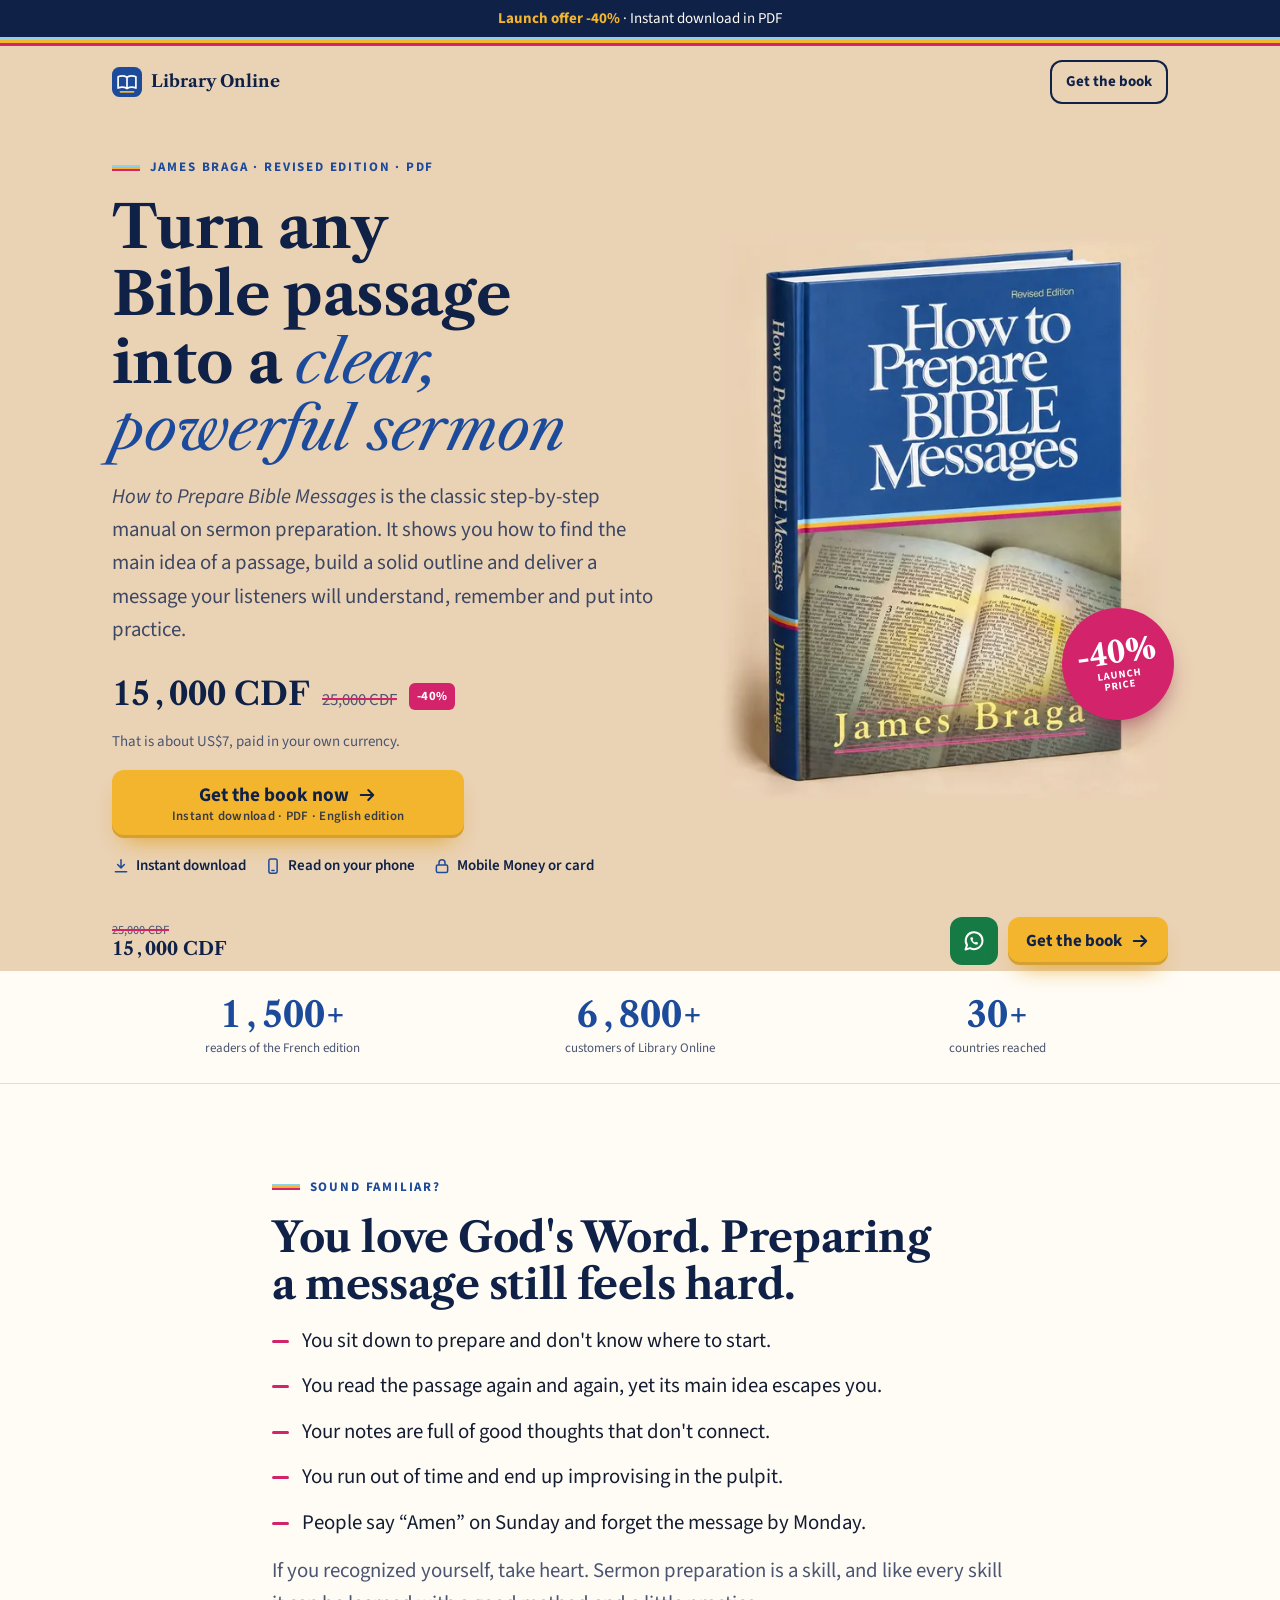
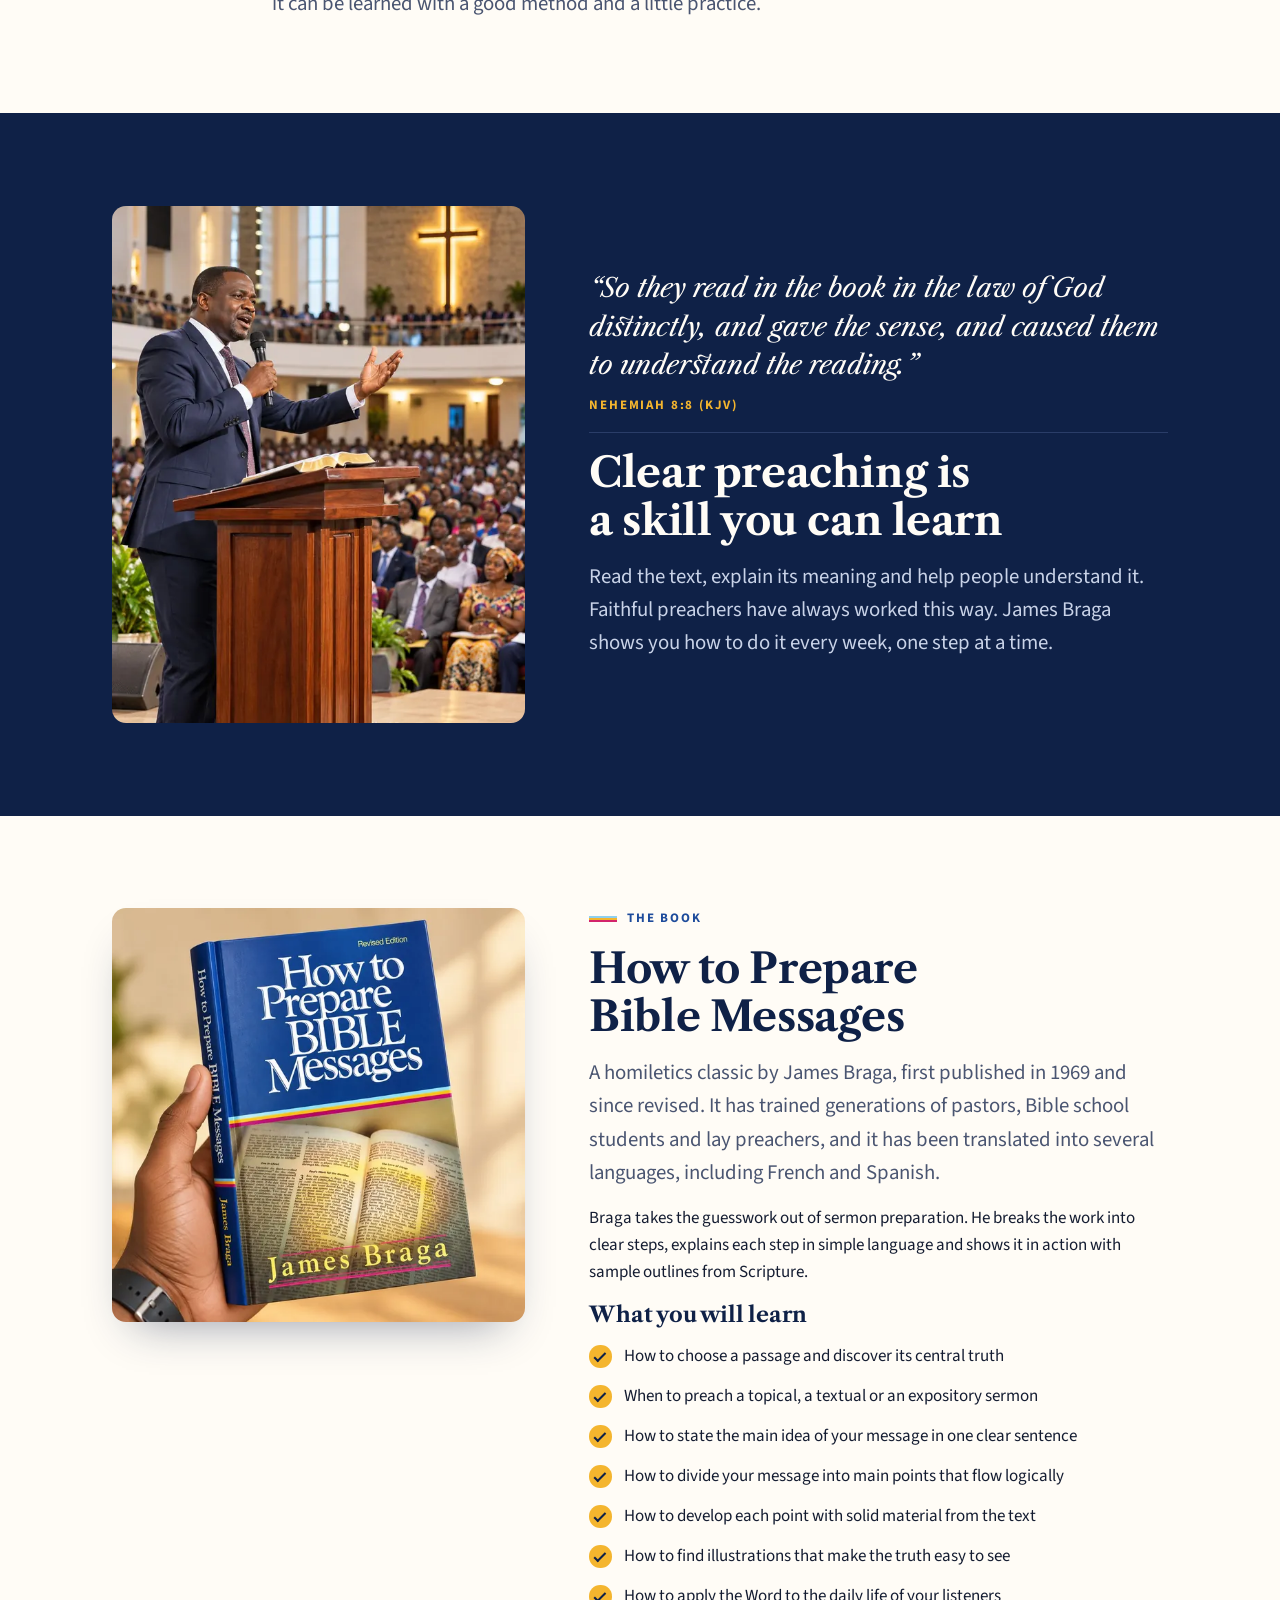
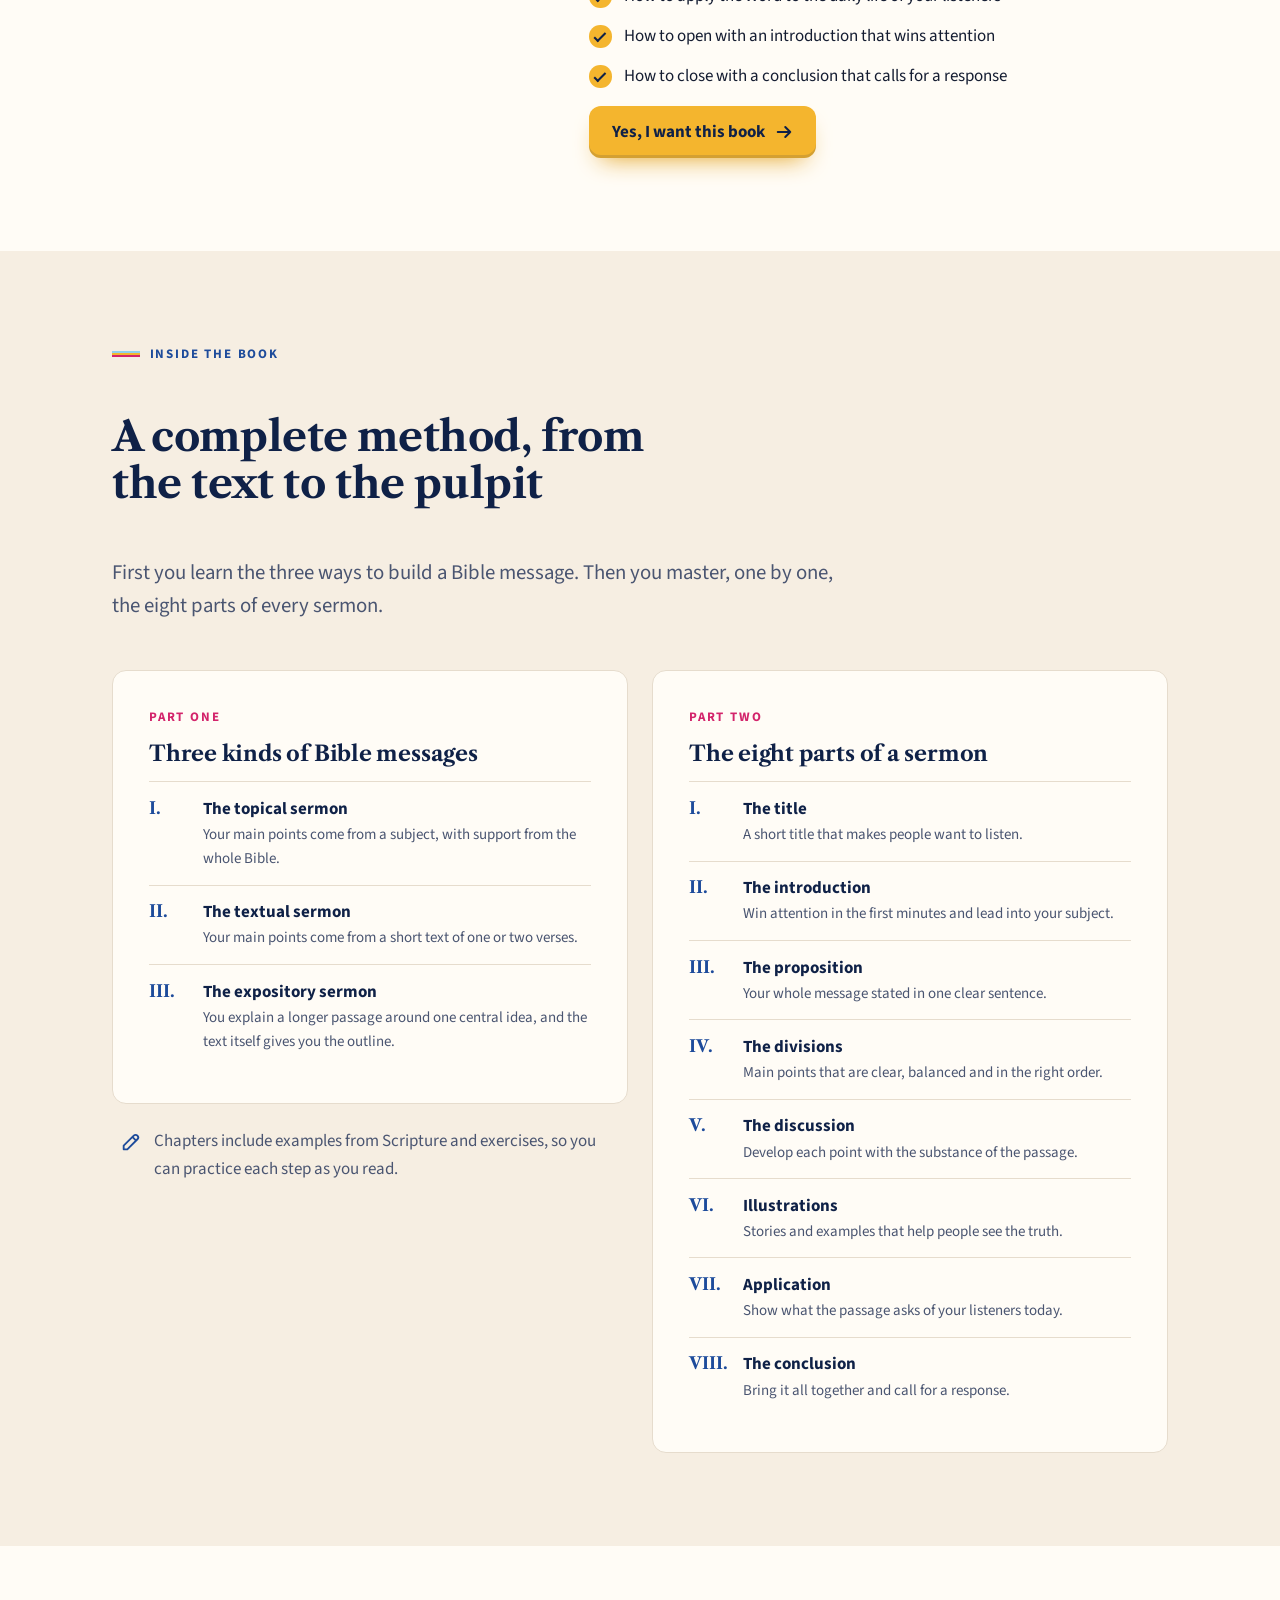
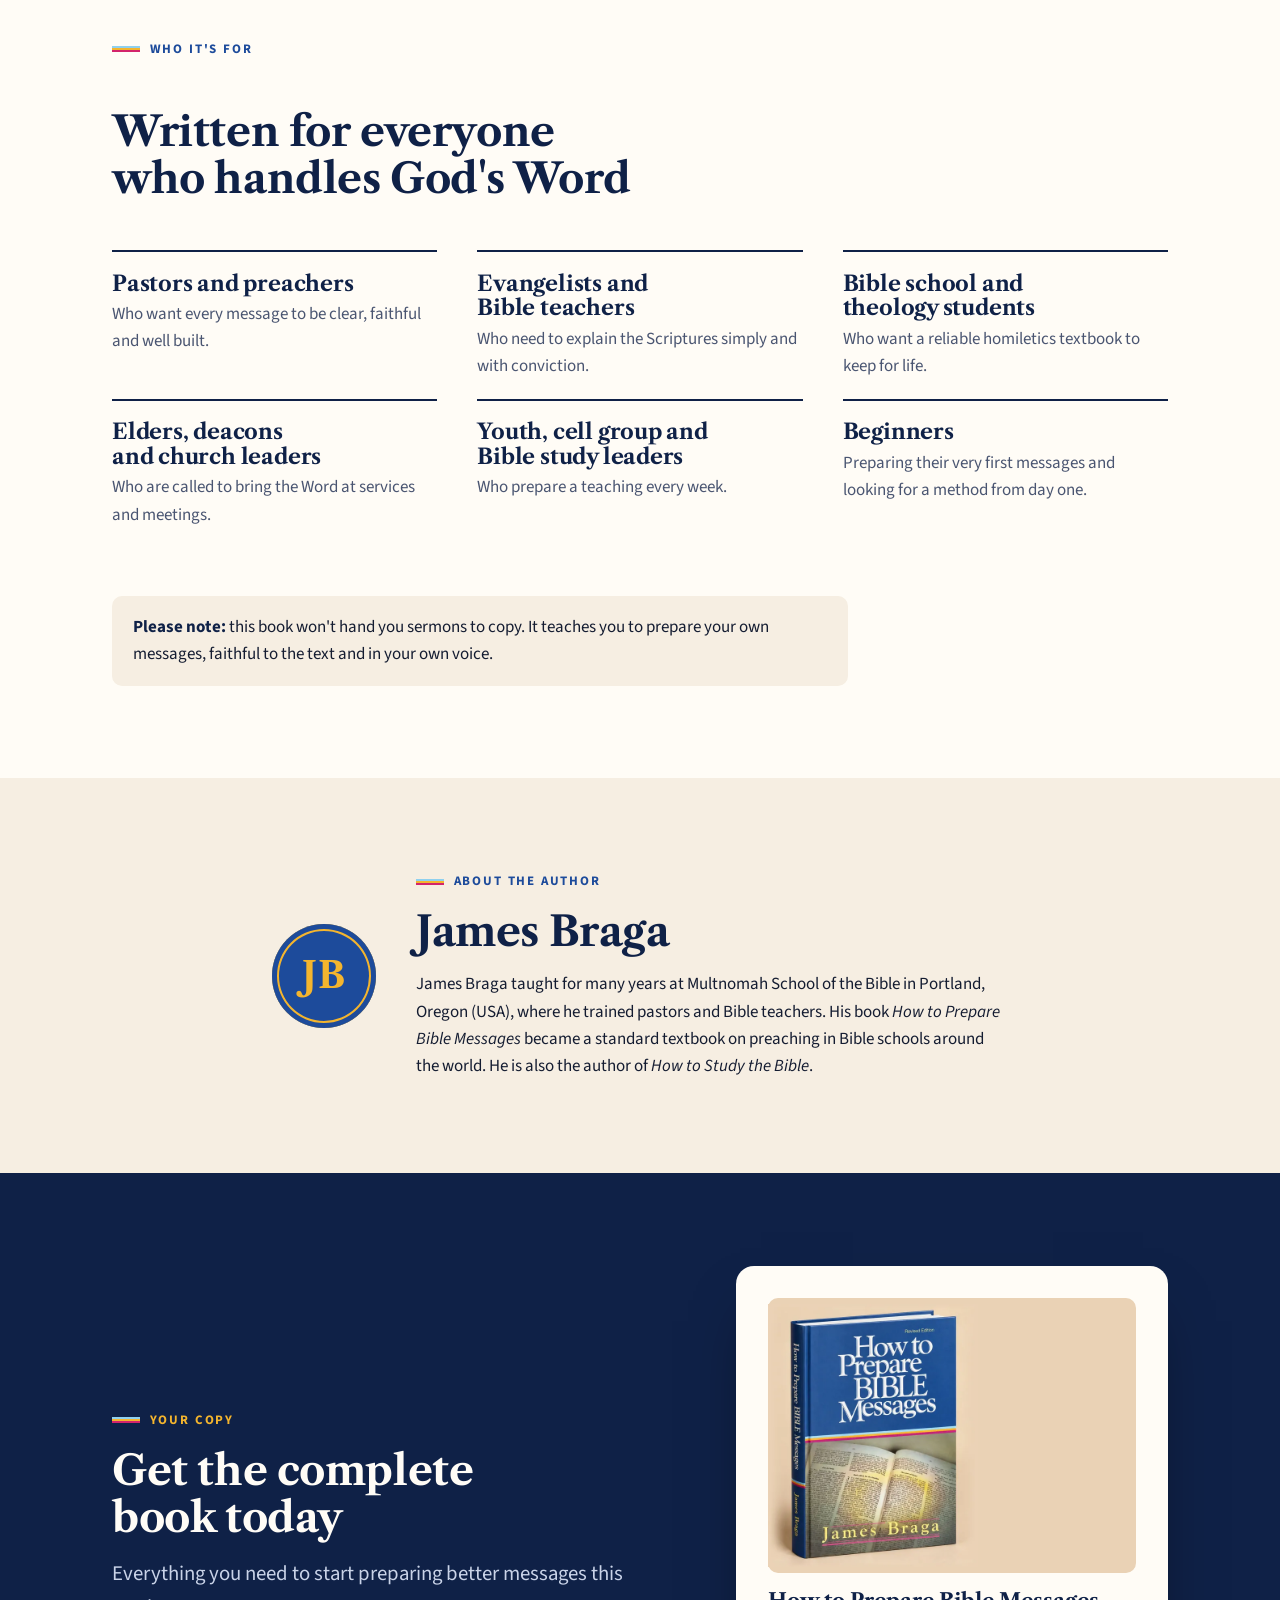
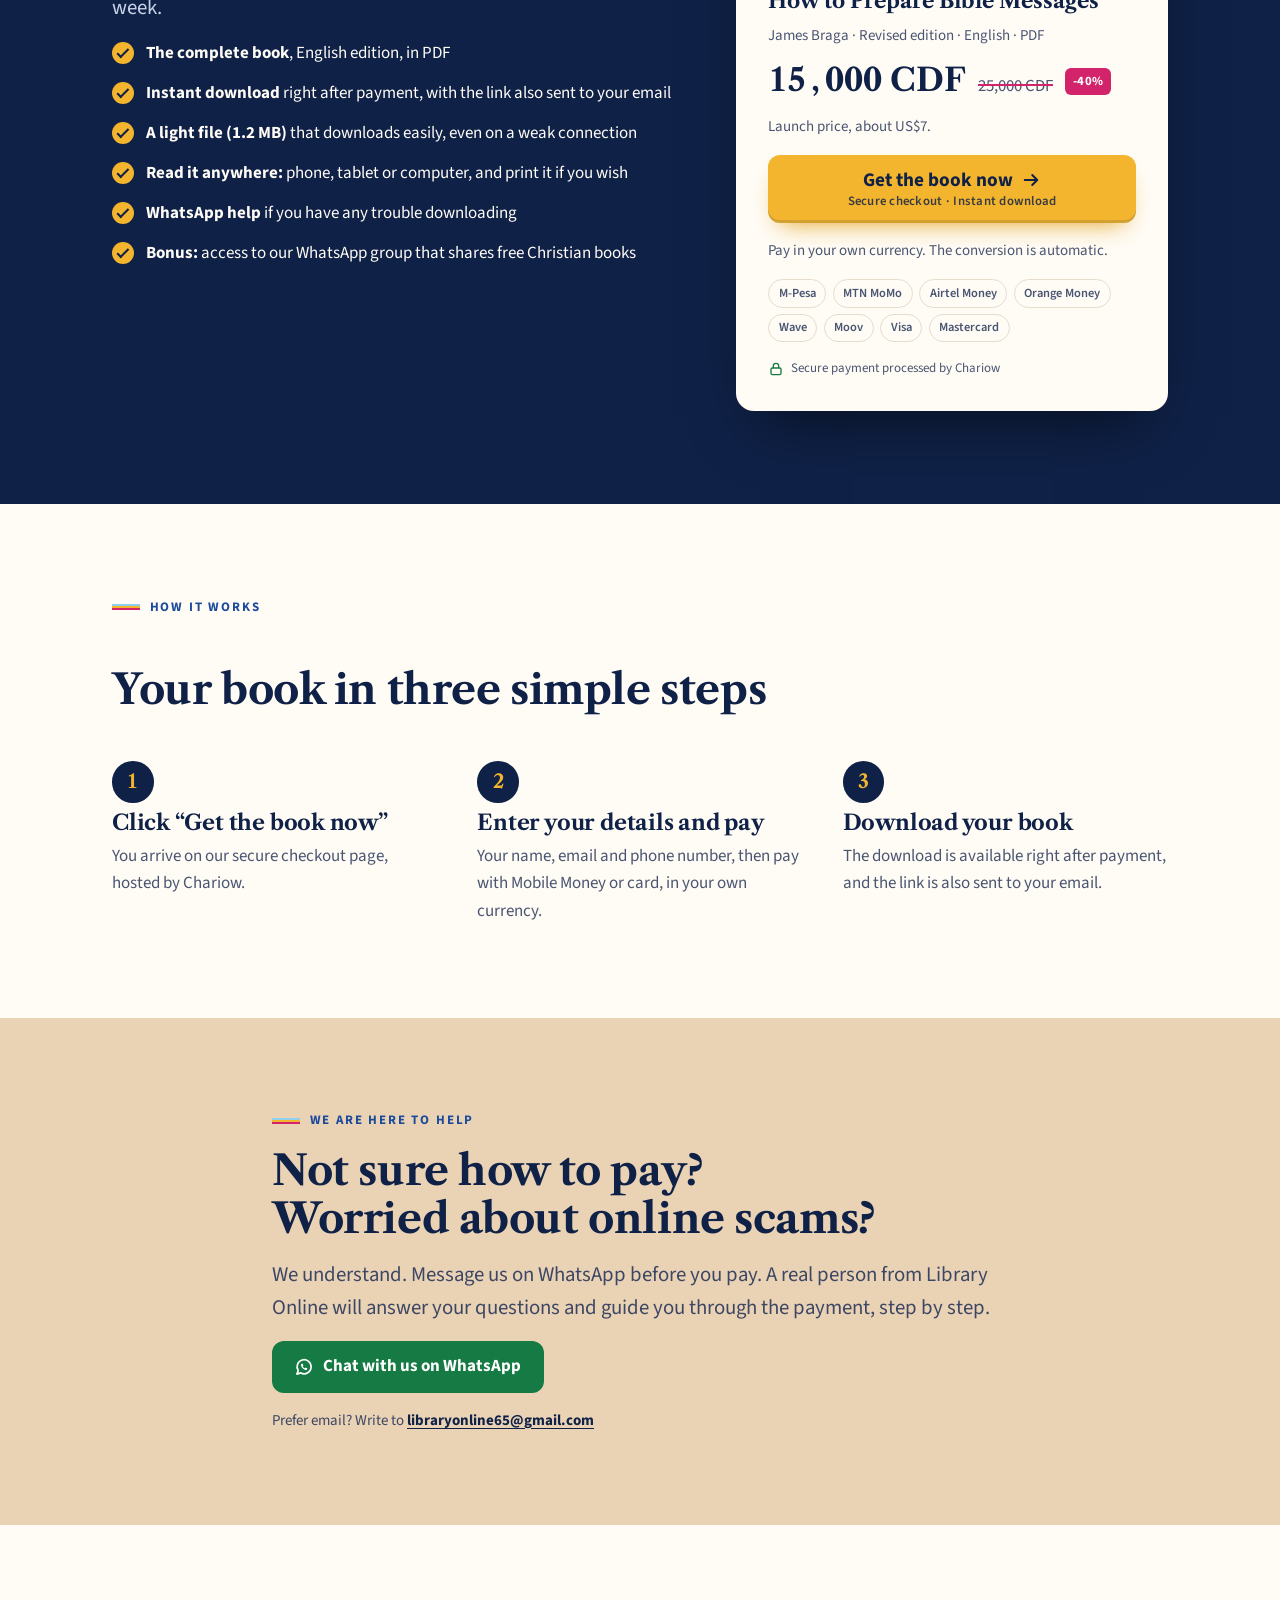
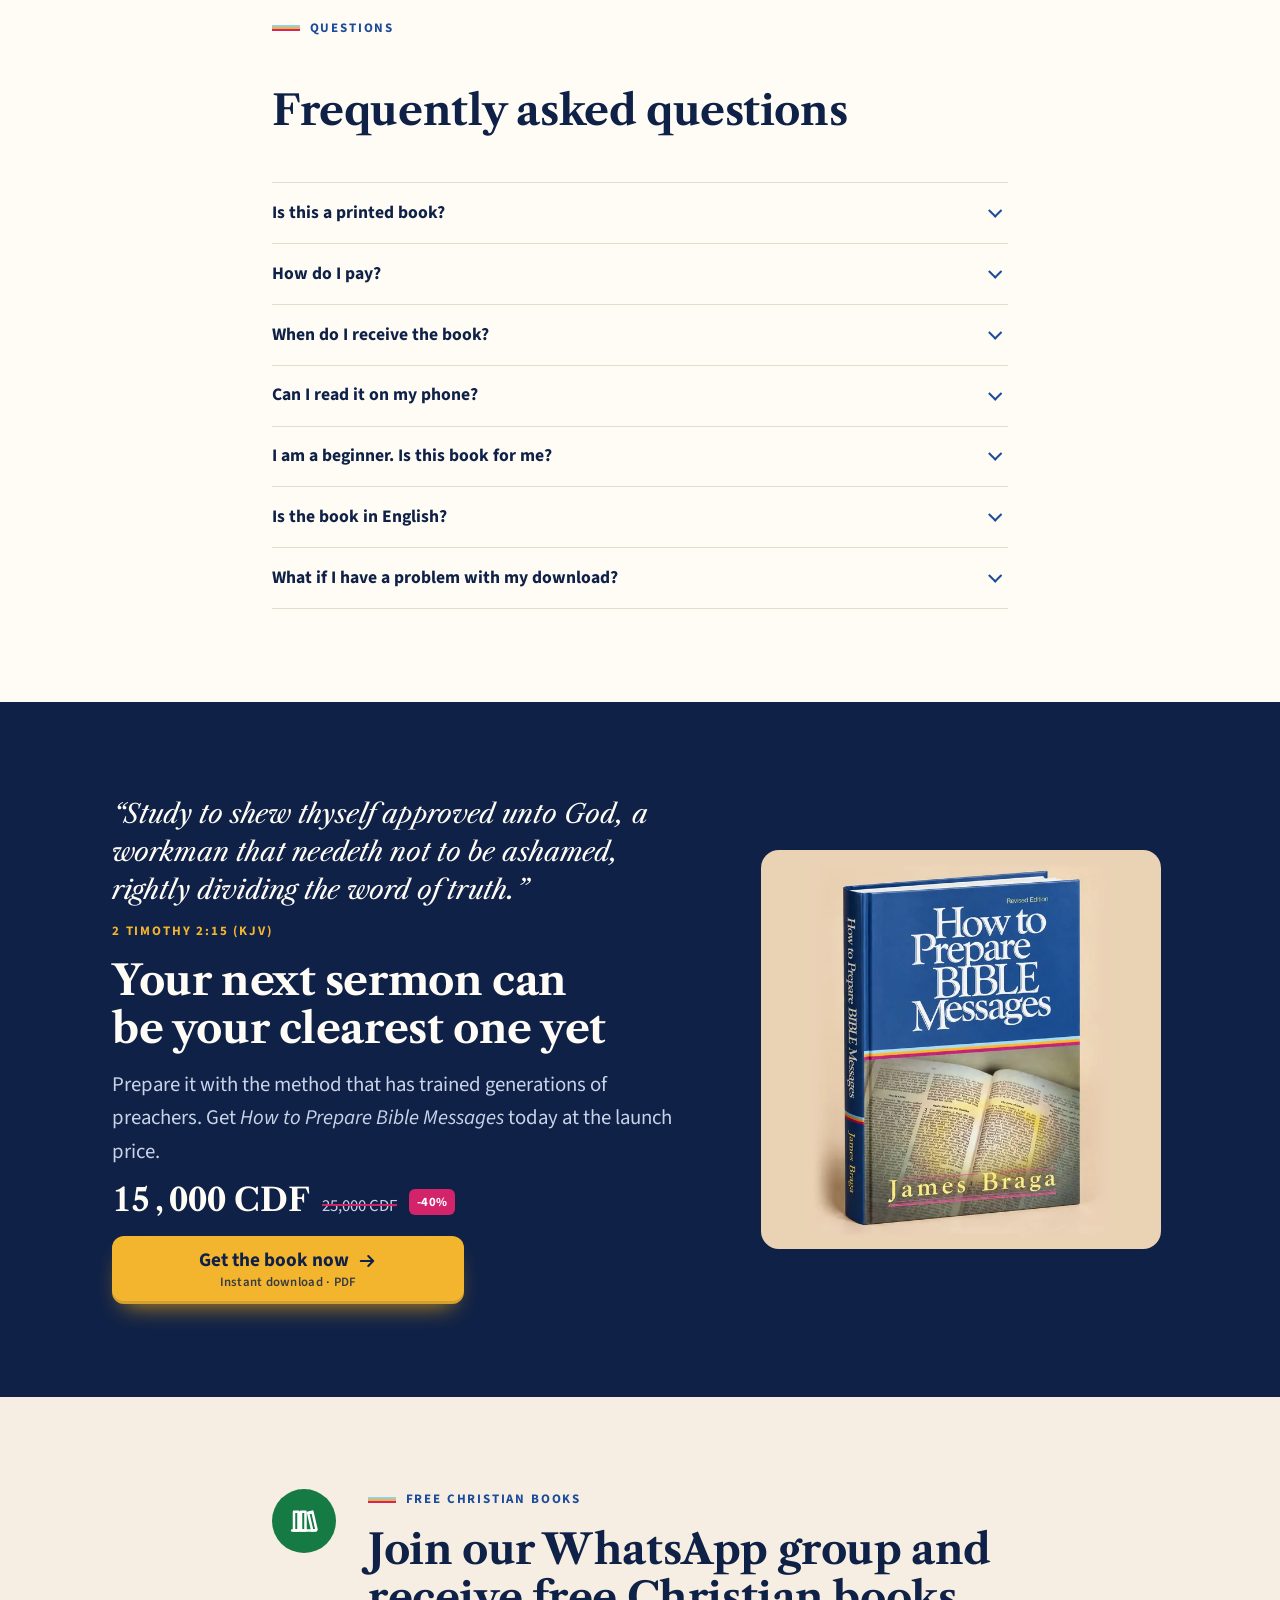
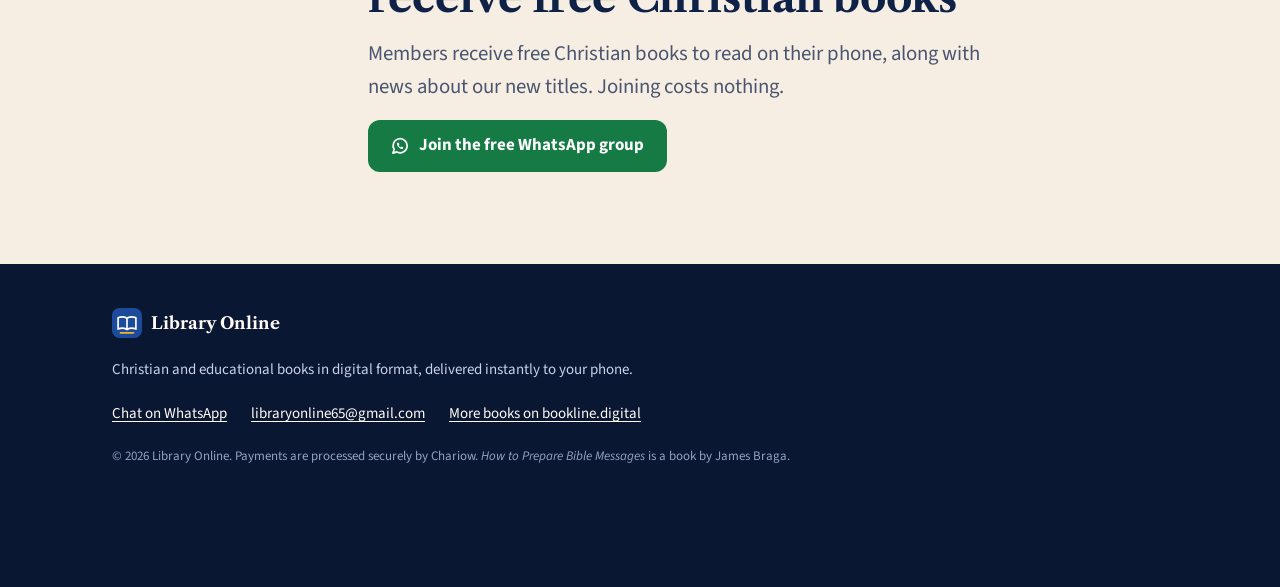
==== commit e571b0de: "Update price, hide phone number, add free-books WhatsApp group section - Prices follow the new Chari" ====
--- a/index.html
+++ b/index.html
@@ -11,7 +11,7 @@
 
   <meta property="og:type" content="website">
   <meta property="og:title" content="How to Prepare Bible Messages by James Braga (PDF)">
-  <meta property="og:description" content="Turn any Bible passage into a clear, powerful sermon. Instant download. Launch price: 18,000 CDF instead of 35,000.">
+  <meta property="og:description" content="Turn any Bible passage into a clear, powerful sermon. Instant download. Launch price: 15,000 CDF instead of 25,000.">
   <meta property="og:image" content="assets/img/og-image.jpg">
   <meta property="og:image:width" content="1200">
   <meta property="og:image:height" content="630">
@@ -30,11 +30,12 @@
   <symbol id="i-lock" viewBox="0 0 24 24"><rect x="4.5" y="10.5" width="15" height="10" rx="2" fill="none" stroke="currentColor" stroke-width="2"/><path d="M8 10.5V7.5a4 4 0 0 1 8 0v3" fill="none" stroke="currentColor" stroke-width="2"/></symbol>
   <symbol id="i-chat" viewBox="0 0 24 24"><path d="M20.5 11.6a8.4 8.4 0 0 1-12.3 7.5L3.5 20.5l1.5-4.4a8.4 8.4 0 1 1 15.5-4.5Z" fill="none" stroke="currentColor" stroke-width="2" stroke-linejoin="round"/><path d="M9.3 8.2c-.5 0-.9.4-.9 1 0 3 3.4 6.4 6.4 6.4.6 0 1-.4 1-.9v-1.2l-1.9-.8-.9.9c-1.1-.5-2.1-1.5-2.6-2.6l.9-.9-.8-1.9H9.3Z" fill="currentColor"/></symbol>
   <symbol id="i-arrow" viewBox="0 0 24 24"><path d="M4.5 12h15m-6-6 6 6-6 6" fill="none" stroke="currentColor" stroke-width="2.4" stroke-linecap="round" stroke-linejoin="round"/></symbol>
+  <symbol id="i-books" viewBox="0 0 24 24"><path d="M4 4.5h3.6v15H4zM9.6 4.5h3.6v15H9.6zM15.3 5.4l3.4-.9 3.3 14.4-3.4.8z" fill="none" stroke="currentColor" stroke-width="2" stroke-linejoin="round"/><path d="M2.5 19.5h19" stroke="currentColor" stroke-width="2" stroke-linecap="round"/></symbol>
   <symbol id="i-pen" viewBox="0 0 24 24"><path d="M4 20h4L19 9a2.8 2.8 0 0 0-4-4L4 16v4Z" fill="none" stroke="currentColor" stroke-width="2" stroke-linejoin="round"/><path d="m13.5 6.5 4 4" stroke="currentColor" stroke-width="2"/></symbol>
   <symbol id="i-book" viewBox="0 0 32 32"><rect width="32" height="32" rx="8" fill="#1d4b9b"/><path d="M6.5 10.5c3.2-1.4 6.4-1.3 9.5.5v12c-3.1-1.8-6.3-1.9-9.5-.5zM25.5 10.5c-3.2-1.4-6.4-1.3-9.5.5v12c3.1-1.8 6.3-1.9 9.5-.5z" fill="none" stroke="#fffcf6" stroke-width="1.8" stroke-linejoin="round"/><path d="M9 26.5h14" stroke="#f4b52e" stroke-width="1.8" stroke-linecap="round"/></symbol>
 </svg>
 
-<p class="topbar"><strong>Launch offer <span data-text="discount">-49%</span></strong> · Instant download in PDF</p>
+<p class="topbar"><strong>Launch offer <span data-text="discount">-40%</span></strong> · Instant download in PDF</p>
 <div class="cover-stripe" aria-hidden="true"></div>
 
 <header class="site-header">
@@ -60,18 +61,18 @@
           <source type="image/webp" srcset="assets/img/book-cover-520.webp 520w, assets/img/book-cover-800.webp 800w" sizes="(min-width: 900px) 470px, 360px">
           <img src="assets/img/book-cover-520.jpg" srcset="assets/img/book-cover-520.jpg 520w, assets/img/book-cover-800.jpg 800w" sizes="(min-width: 900px) 470px, 360px" width="800" height="1000" alt="How to Prepare Bible Messages, revised edition, by James Braga" fetchpriority="high">
         </picture>
-        <p class="seal" aria-hidden="true"><strong data-text="discount">-49%</strong><span>Launch<br>price</span></p>
+        <p class="seal" aria-hidden="true"><strong data-text="discount">-40%</strong><span>Launch<br>price</span></p>
       </figure>
 
       <div class="hero-buy">
         <div class="price">
           <span class="visually-hidden">Launch price:</span>
-          <span class="price-now" data-text="price">18,000 CDF</span>
+          <span class="price-now" data-text="price">15,000 CDF</span>
           <span class="visually-hidden">instead of</span>
-          <s class="price-was" data-text="oldPrice">35,000 CDF</s>
-          <span class="tag" data-text="discount">-49%</span>
+          <s class="price-was" data-text="oldPrice">25,000 CDF</s>
+          <span class="tag" data-text="discount">-40%</span>
         </div>
-        <p class="price-usd">That is <span data-text="priceUsd">about US$8</span>, paid in your own currency.</p>
+        <p class="price-usd">That is <span data-text="priceUsd">about US$7</span>, paid in your own currency.</p>
         <a class="btn btn-gold btn-lg btn-shine" href="https://livresenligne.mychariow.shop/prd_dlcz1mir/checkout" data-cta data-cta-hero>
           <span class="btn-main">Get the book now <svg aria-hidden="true"><use href="#i-arrow"/></svg></span>
           <span class="btn-sub">Instant download · PDF · English edition</span>
@@ -263,12 +264,12 @@
         </div>
         <div class="price">
           <span class="visually-hidden">Launch price:</span>
-          <span class="price-now" data-text="price">18,000 CDF</span>
+          <span class="price-now" data-text="price">15,000 CDF</span>
           <span class="visually-hidden">instead of</span>
-          <s class="price-was" data-text="oldPrice">35,000 CDF</s>
-          <span class="tag" data-text="discount">-49%</span>
+          <s class="price-was" data-text="oldPrice">25,000 CDF</s>
+          <span class="tag" data-text="discount">-40%</span>
         </div>
-        <p class="price-usd">Launch price, <span data-text="priceUsd">about US$8</span>.</p>
+        <p class="price-usd">Launch price, <span data-text="priceUsd">about US$7</span>.</p>
         <a class="btn btn-gold btn-lg btn-block btn-shine" href="https://livresenligne.mychariow.shop/prd_dlcz1mir/checkout" data-cta data-cta-main>
           <span class="btn-main">Get the book now <svg aria-hidden="true"><use href="#i-arrow"/></svg></span>
           <span class="btn-sub">Secure checkout · Instant download</span>
@@ -278,6 +279,7 @@
           <li>M-Pesa</li>
           <li>MTN MoMo</li>
           <li>Airtel Money</li>
+          <li>Orange Money</li>
           <li>Wave</li>
           <li>Moov</li>
           <li>Visa</li>
@@ -309,8 +311,8 @@
       <p class="eyebrow">We are here to help</p>
       <h2 class="section-title" id="help-title">Not sure how to pay? Worried about online scams?</h2>
       <p class="lead">We understand. Message us on WhatsApp before you pay. A real person from Library Online will answer your questions and guide you through the payment, step by step.</p>
-      <a class="btn btn-whatsapp" href="https://wa.me/243997155350" data-whatsapp="Hello Library Online, I have a question about the book How to Prepare Bible Messages." target="_blank" rel="noopener"><svg aria-hidden="true"><use href="#i-chat"/></svg>Chat with us on WhatsApp</a>
-      <p class="help-contact">WhatsApp <strong data-text="whatsappDisplay">+243 997 155 350</strong> · Email <a href="mailto:libraryonline65@gmail.com" data-email>libraryonline65@gmail.com</a></p>
+      <a class="btn btn-whatsapp" href="https://wa.me/message/TSRPPLLZPMM3N1" data-link="whatsappUrl" target="_blank" rel="noopener"><svg aria-hidden="true"><use href="#i-chat"/></svg>Chat with us on WhatsApp</a>
+      <p class="help-contact">Prefer email? Write to <a href="mailto:libraryonline65@gmail.com" data-email>libraryonline65@gmail.com</a></p>
     </div>
   </section>
 
@@ -328,7 +330,7 @@
         </details>
         <details>
           <summary>How do I pay?</summary>
-          <div class="faq-answer"><p>With Mobile Money (M-Pesa, MTN MoMo, Airtel Money, Wave, Moov and others, depending on your country) or with a Visa or Mastercard card. You pay in your local currency and the conversion is automatic.</p></div>
+          <div class="faq-answer"><p>With Mobile Money (M-Pesa, MTN MoMo, Airtel Money, Orange Money, Wave, Moov and others, depending on your country) or with a Visa or Mastercard card. You pay in your local currency and the conversion is automatic.</p></div>
         </details>
         <details>
           <summary>When do I receive the book?</summary>
@@ -348,7 +350,7 @@
         </details>
         <details>
           <summary>What if I have a problem with my download?</summary>
-          <div class="faq-answer"><p>Message us on <a href="https://wa.me/243997155350" data-whatsapp="Hello Library Online, I need help downloading How to Prepare Bible Messages." target="_blank" rel="noopener">WhatsApp</a> or write to <a href="mailto:libraryonline65@gmail.com" data-email>libraryonline65@gmail.com</a> and we will help you.</p></div>
+          <div class="faq-answer"><p>Message us on <a href="https://wa.me/message/TSRPPLLZPMM3N1" data-link="whatsappUrl" target="_blank" rel="noopener">WhatsApp</a> or write to <a href="mailto:libraryonline65@gmail.com" data-email>libraryonline65@gmail.com</a> and we will help you.</p></div>
         </details>
       </div>
     </div>
@@ -367,10 +369,10 @@
         <div class="final-buy">
           <div class="price">
             <span class="visually-hidden">Launch price:</span>
-            <span class="price-now" data-text="price">18,000 CDF</span>
+            <span class="price-now" data-text="price">15,000 CDF</span>
             <span class="visually-hidden">instead of</span>
-            <s class="price-was" data-text="oldPrice">35,000 CDF</s>
-            <span class="tag" data-text="discount">-49%</span>
+            <s class="price-was" data-text="oldPrice">25,000 CDF</s>
+            <span class="tag" data-text="discount">-40%</span>
           </div>
           <a class="btn btn-gold btn-lg btn-shine" href="https://livresenligne.mychariow.shop/prd_dlcz1mir/checkout" data-cta data-cta-main>
             <span class="btn-main">Get the book now <svg aria-hidden="true"><use href="#i-arrow"/></svg></span>
@@ -387,6 +389,19 @@
     </div>
   </section>
 
+  <!-- Free books group: a soft exit for visitors who are not ready to buy -->
+  <section class="section group" aria-labelledby="group-title">
+    <div class="wrap narrow group-box">
+      <span class="group-mark" aria-hidden="true"><svg><use href="#i-books"/></svg></span>
+      <div class="flow">
+        <p class="eyebrow">Free Christian books</p>
+        <h2 class="section-title" id="group-title">Join our WhatsApp group and receive free Christian books</h2>
+        <p class="lead">Members receive free Christian books to read on their phone, along with news about our new titles. Joining costs nothing.</p>
+        <a class="btn btn-whatsapp" href="https://chat.whatsapp.com/DRFUqxZkOjX3fzXEaGObV3?s=cl&amp;p=a&amp;mlu=4&amp;ilr=4" data-link="whatsappGroupUrl" target="_blank" rel="noopener"><svg aria-hidden="true"><use href="#i-chat"/></svg>Join the free WhatsApp group</a>
+      </div>
+    </div>
+  </section>
+
 </main>
 
 <footer class="site-footer">
@@ -394,9 +409,9 @@
     <a class="brand" href="#top"><svg aria-hidden="true"><use href="#i-book"/></svg>Library Online</a>
     <p>Christian and educational books in digital format, delivered instantly to your phone.</p>
     <ul class="footer-links">
-      <li><a href="https://wa.me/243997155350" data-whatsapp="Hello Library Online!" target="_blank" rel="noopener">WhatsApp <span data-text="whatsappDisplay">+243 997 155 350</span></a></li>
+      <li><a href="https://wa.me/message/TSRPPLLZPMM3N1" data-link="whatsappUrl" target="_blank" rel="noopener">Chat on WhatsApp</a></li>
       <li><a href="mailto:libraryonline65@gmail.com" data-email>libraryonline65@gmail.com</a></li>
-      <li><a href="https://livresenligne.mychariow.shop" data-link="storeUrl">Our store</a></li>
+      <li><a href="https://bookline.digital" data-link="booklineUrl">More books on bookline.digital</a></li>
     </ul>
     <p class="fine">© <span data-year>2026</span> Library Online. Payments are processed securely by Chariow. <i>How to Prepare Bible Messages</i> is a book by James Braga.</p>
   </div>
@@ -404,8 +419,8 @@
 
 <div class="sticky-cta" id="sticky-cta">
   <div class="sticky-inner">
-    <p class="sticky-price"><s data-text="oldPrice">35,000 CDF</s><strong data-text="price">18,000 CDF</strong></p>
-    <a class="sticky-wa" href="https://wa.me/243997155350" data-whatsapp="Hello Library Online, I have a question about the book How to Prepare Bible Messages." target="_blank" rel="noopener" aria-label="Chat with us on WhatsApp"><svg aria-hidden="true"><use href="#i-chat"/></svg></a>
+    <p class="sticky-price"><s data-text="oldPrice">25,000 CDF</s><strong data-text="price">15,000 CDF</strong></p>
+    <a class="sticky-wa" href="https://wa.me/message/TSRPPLLZPMM3N1" data-link="whatsappUrl" target="_blank" rel="noopener" aria-label="Chat with us on WhatsApp"><svg aria-hidden="true"><use href="#i-chat"/></svg></a>
     <a class="btn btn-gold" href="https://livresenligne.mychariow.shop/prd_dlcz1mir/checkout" data-cta>Get the book <svg aria-hidden="true"><use href="#i-arrow"/></svg></a>
   </div>
 </div>
--- a/assets/css/style.css
+++ b/assets/css/style.css
@@ -729,6 +729,25 @@
 .faq-list details[open] summary::after { transform: translateY(-25%) rotate(-135deg); }
 .faq-answer { display: flex; flex-direction: column; gap: .6rem; padding-bottom: 1.2rem; color: var(--ink-soft); }
 
+/* ---------- Free books group ---------- */
+
+.group { background: var(--paper-warm); }
+.group-box { display: grid; gap: 1.25rem; align-items: start; }
+.group-box .btn { align-self: flex-start; }
+.group-mark {
+  display: grid;
+  place-items: center;
+  width: 64px;
+  height: 64px;
+  border-radius: 50%;
+  background: var(--whatsapp);
+  color: var(--white);
+}
+.group-mark svg { width: 30px; height: 30px; }
+@media (min-width: 760px) {
+  .group-box { grid-template-columns: auto minmax(0, 1fr); gap: 2rem; }
+}
+
 /* ---------- Final call ---------- */
 
 .final-grid { display: grid; gap: 2.5rem; align-items: center; }
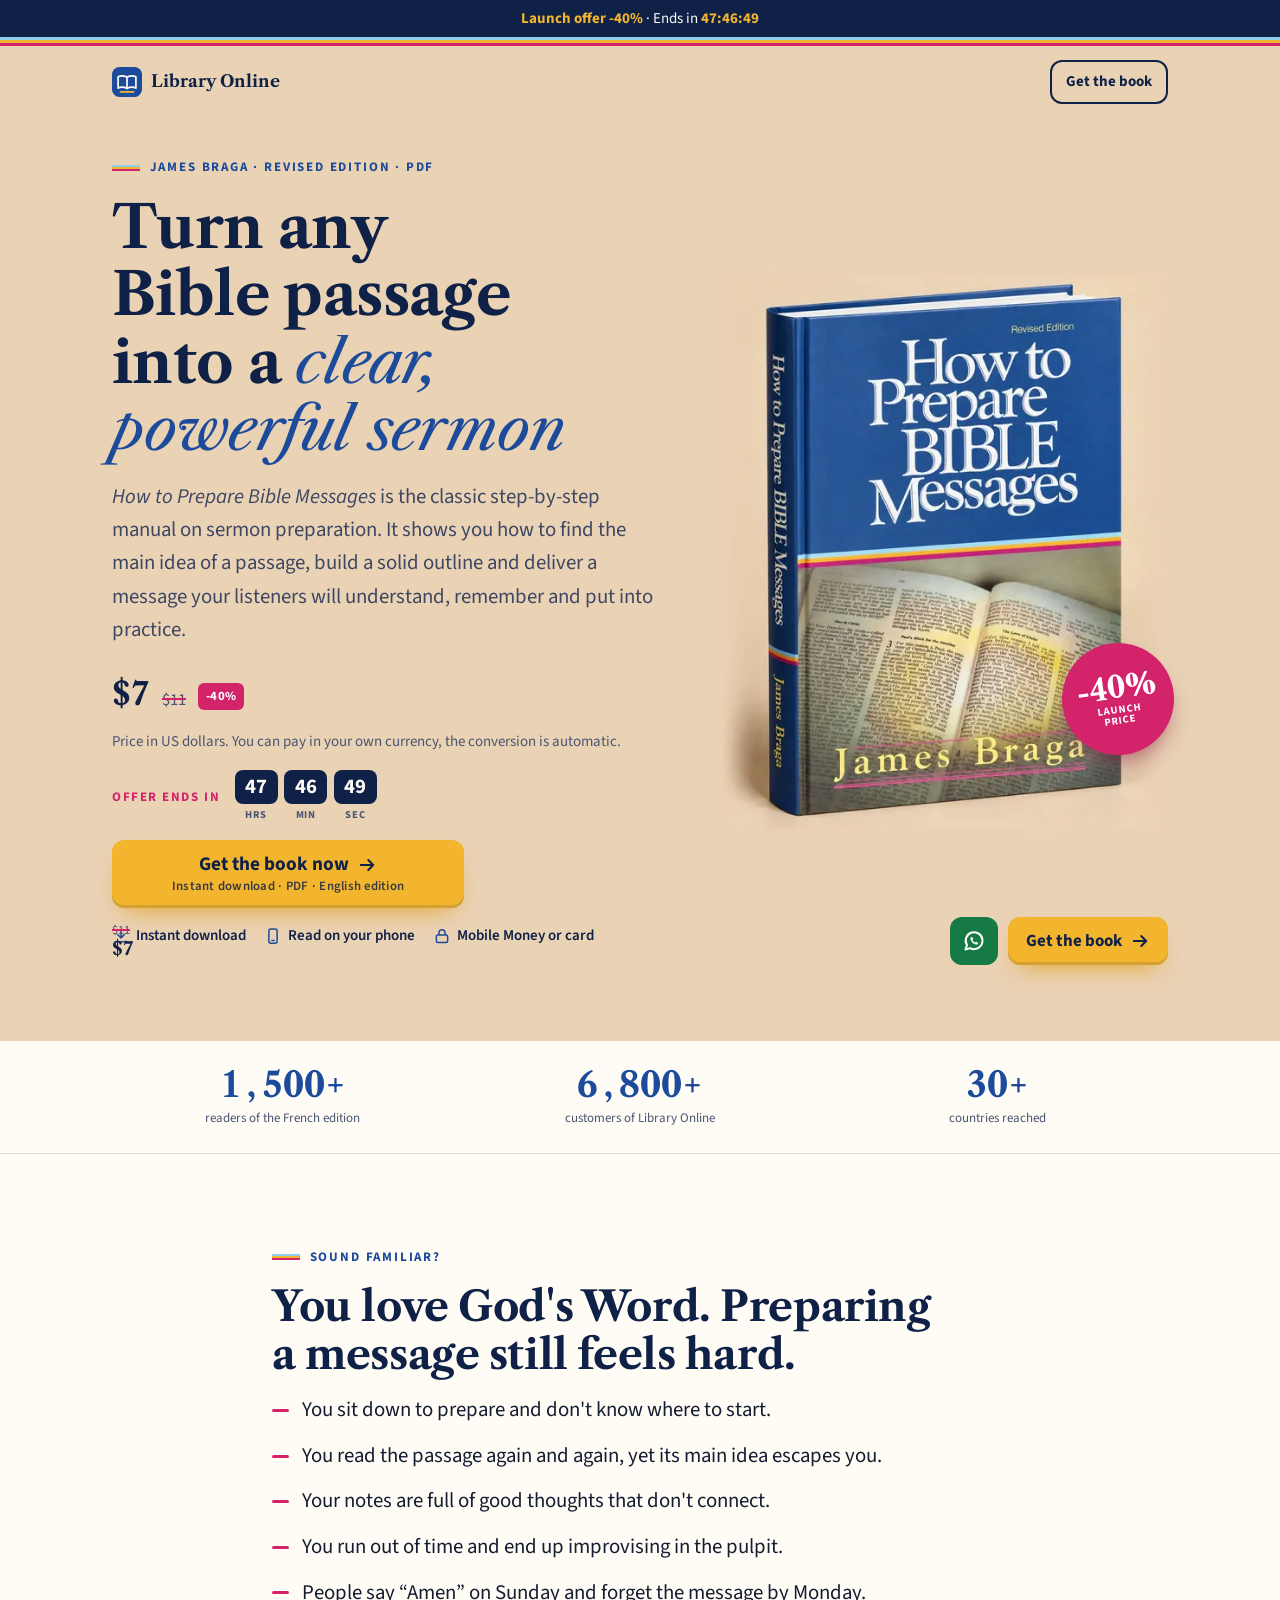
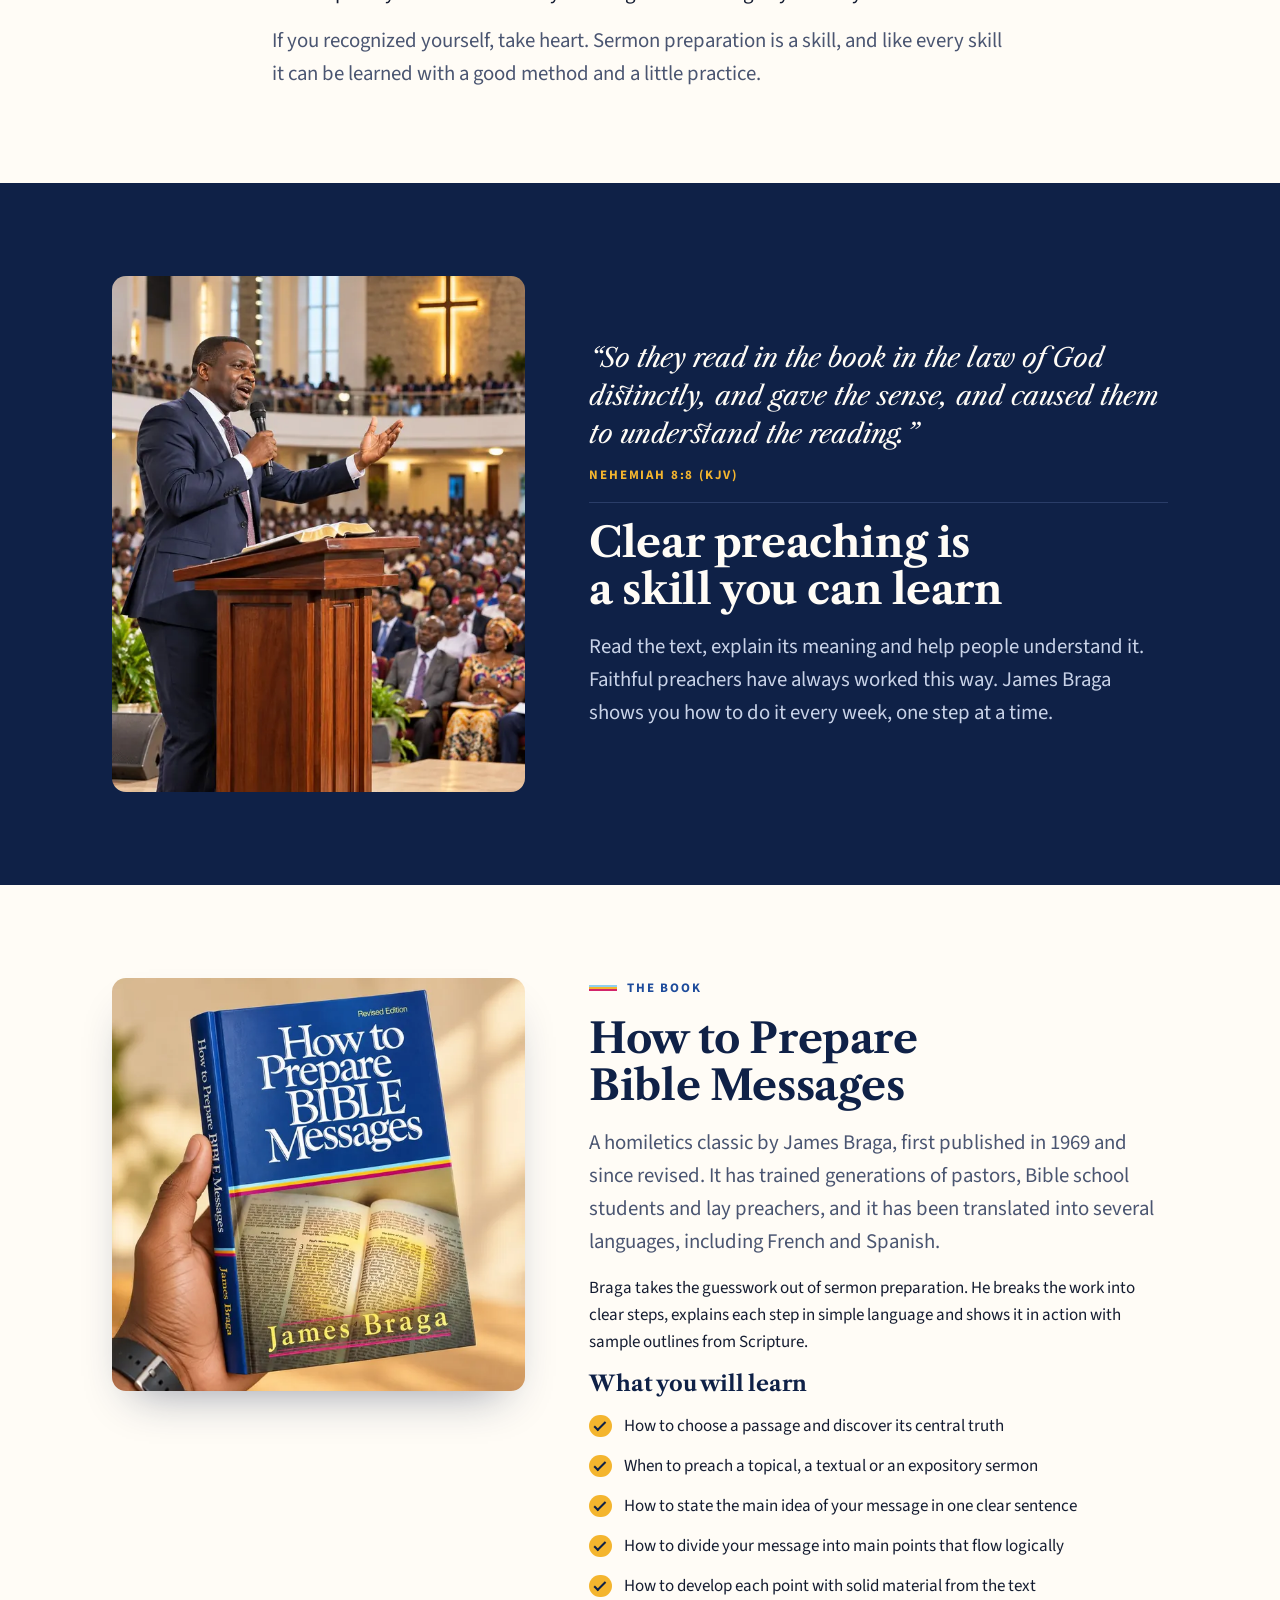
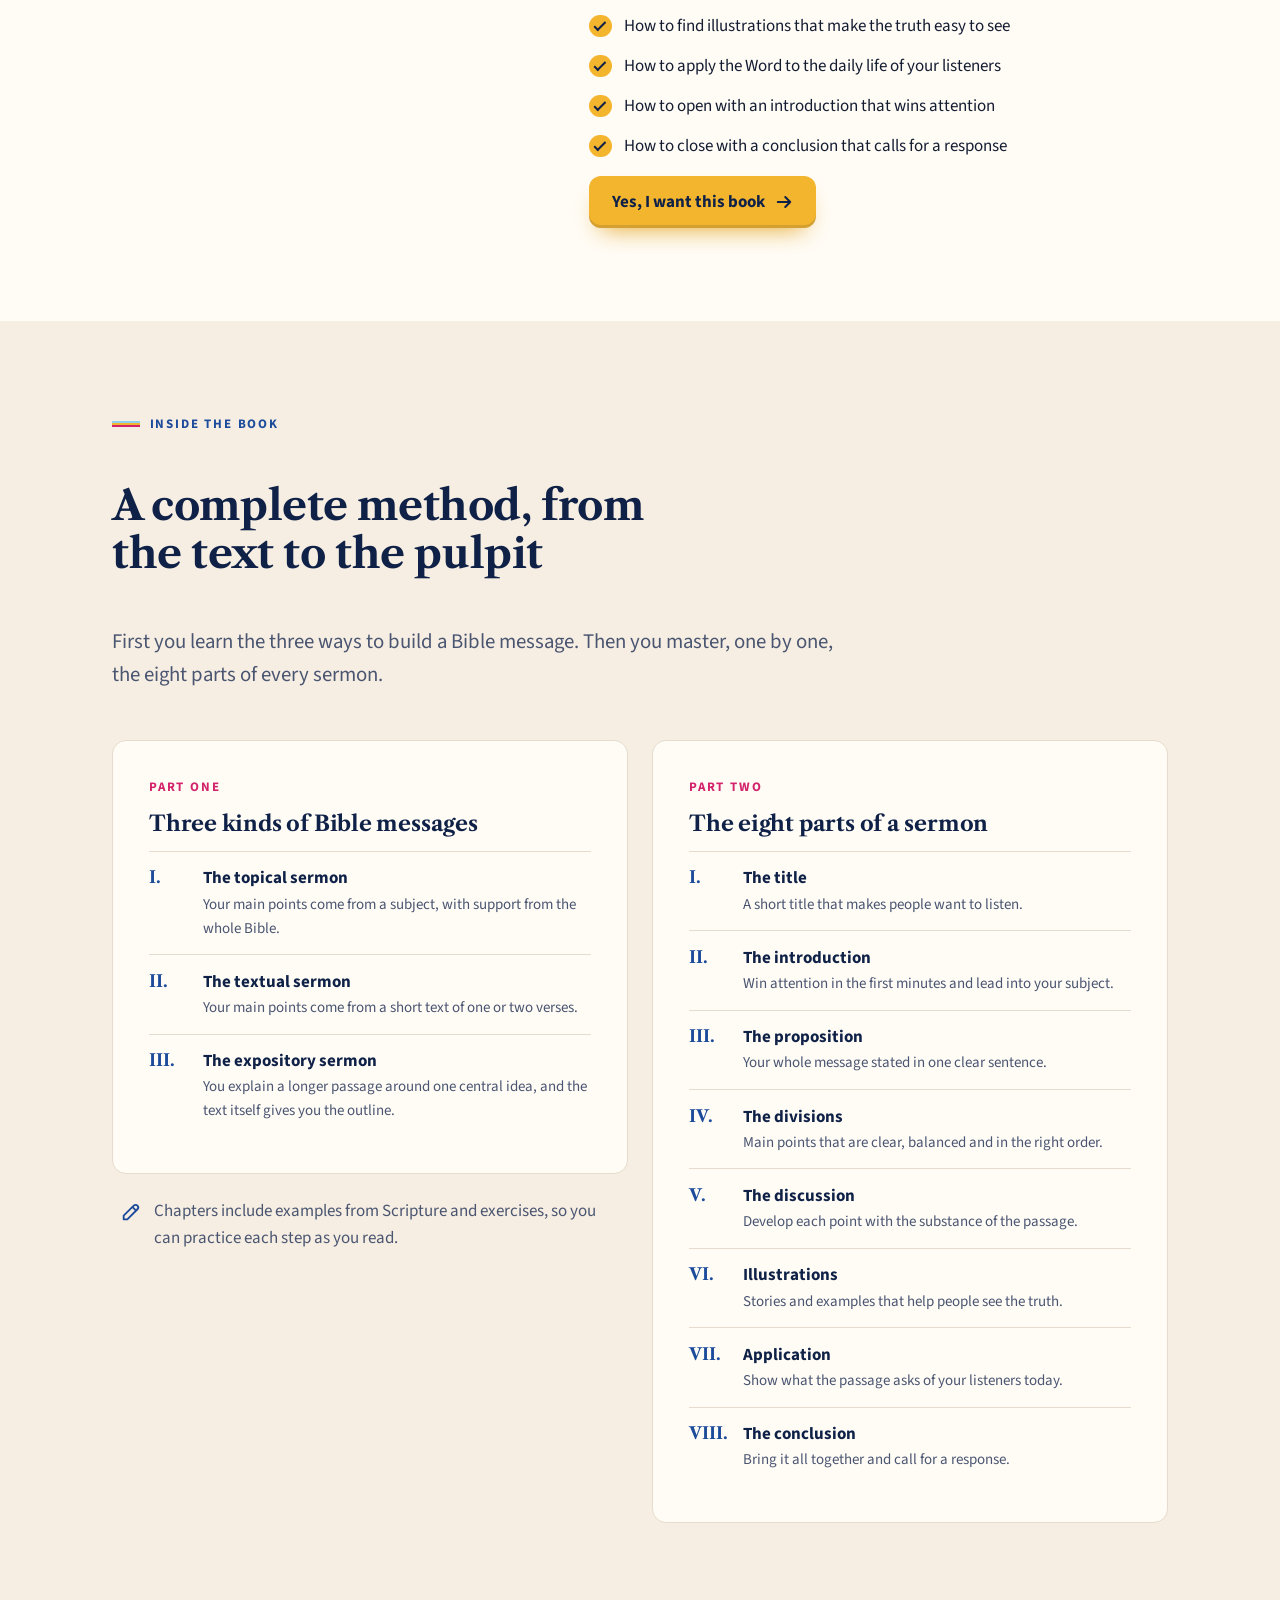
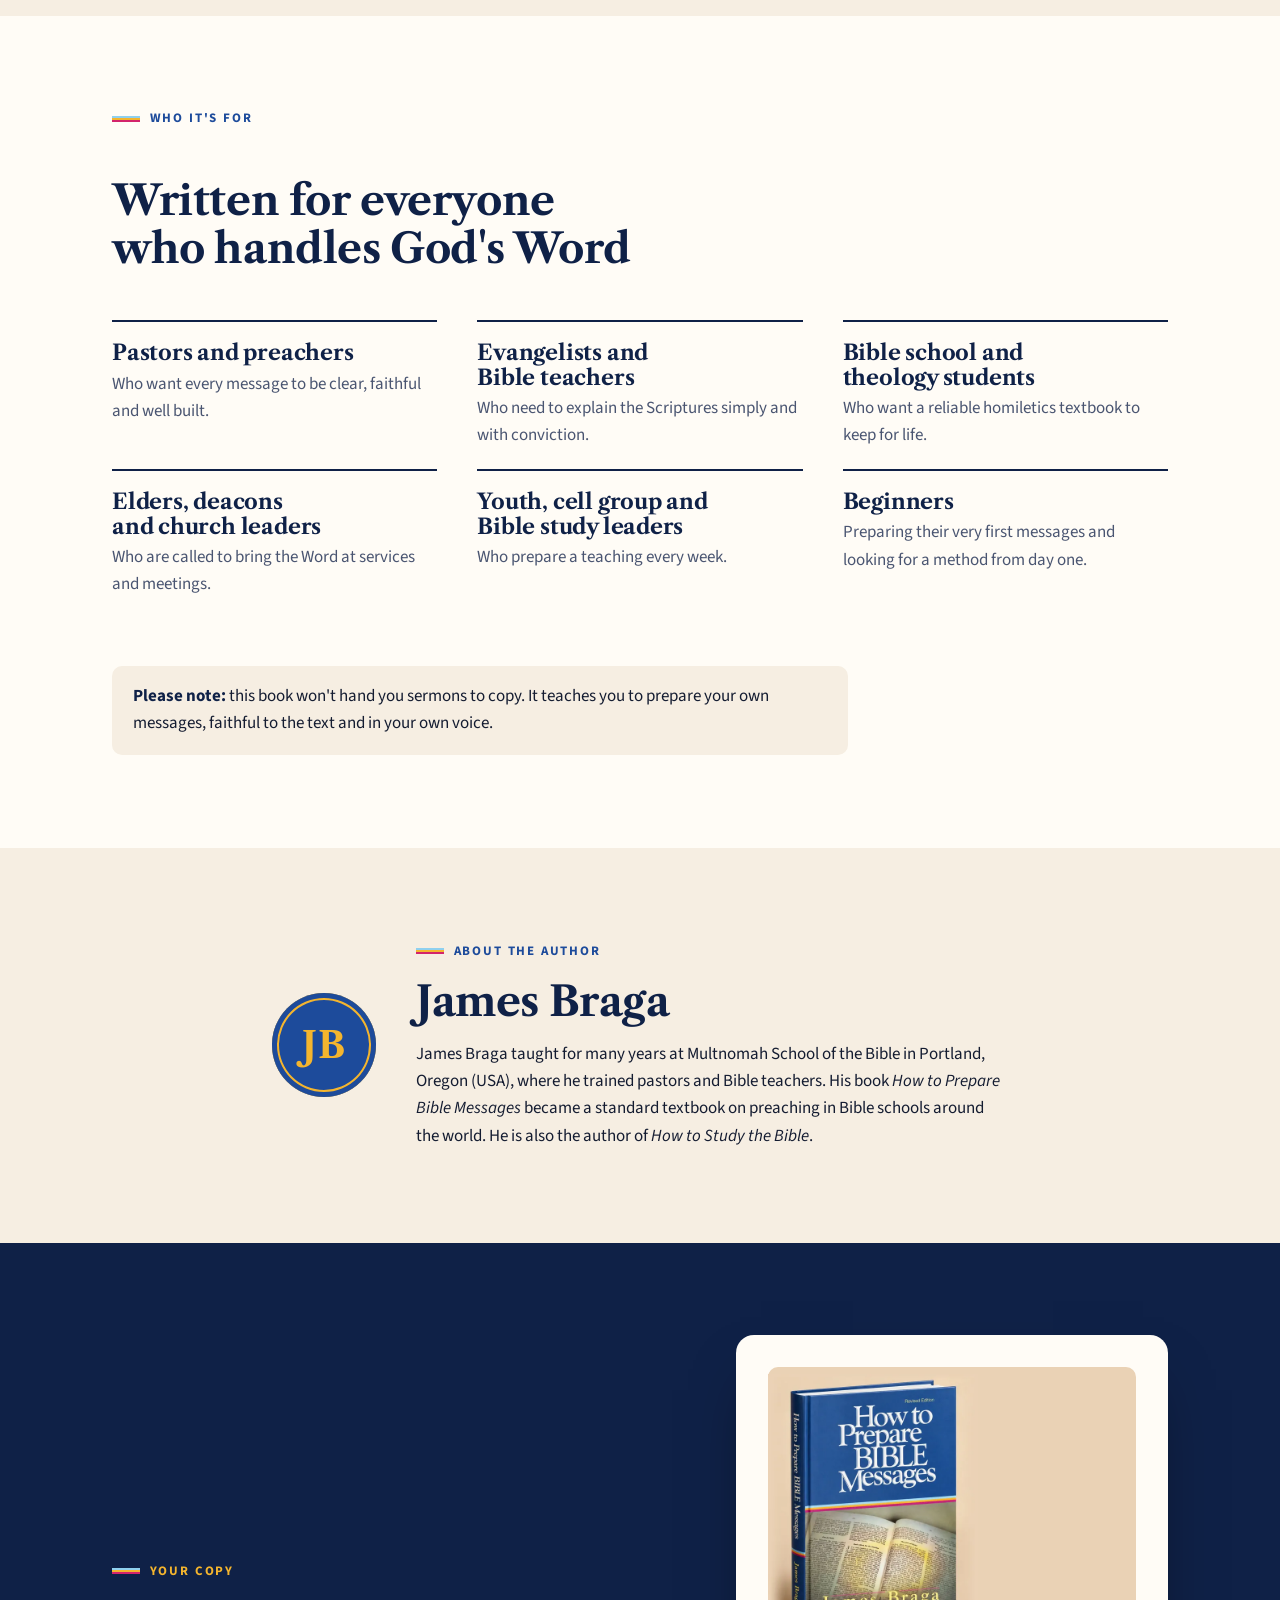
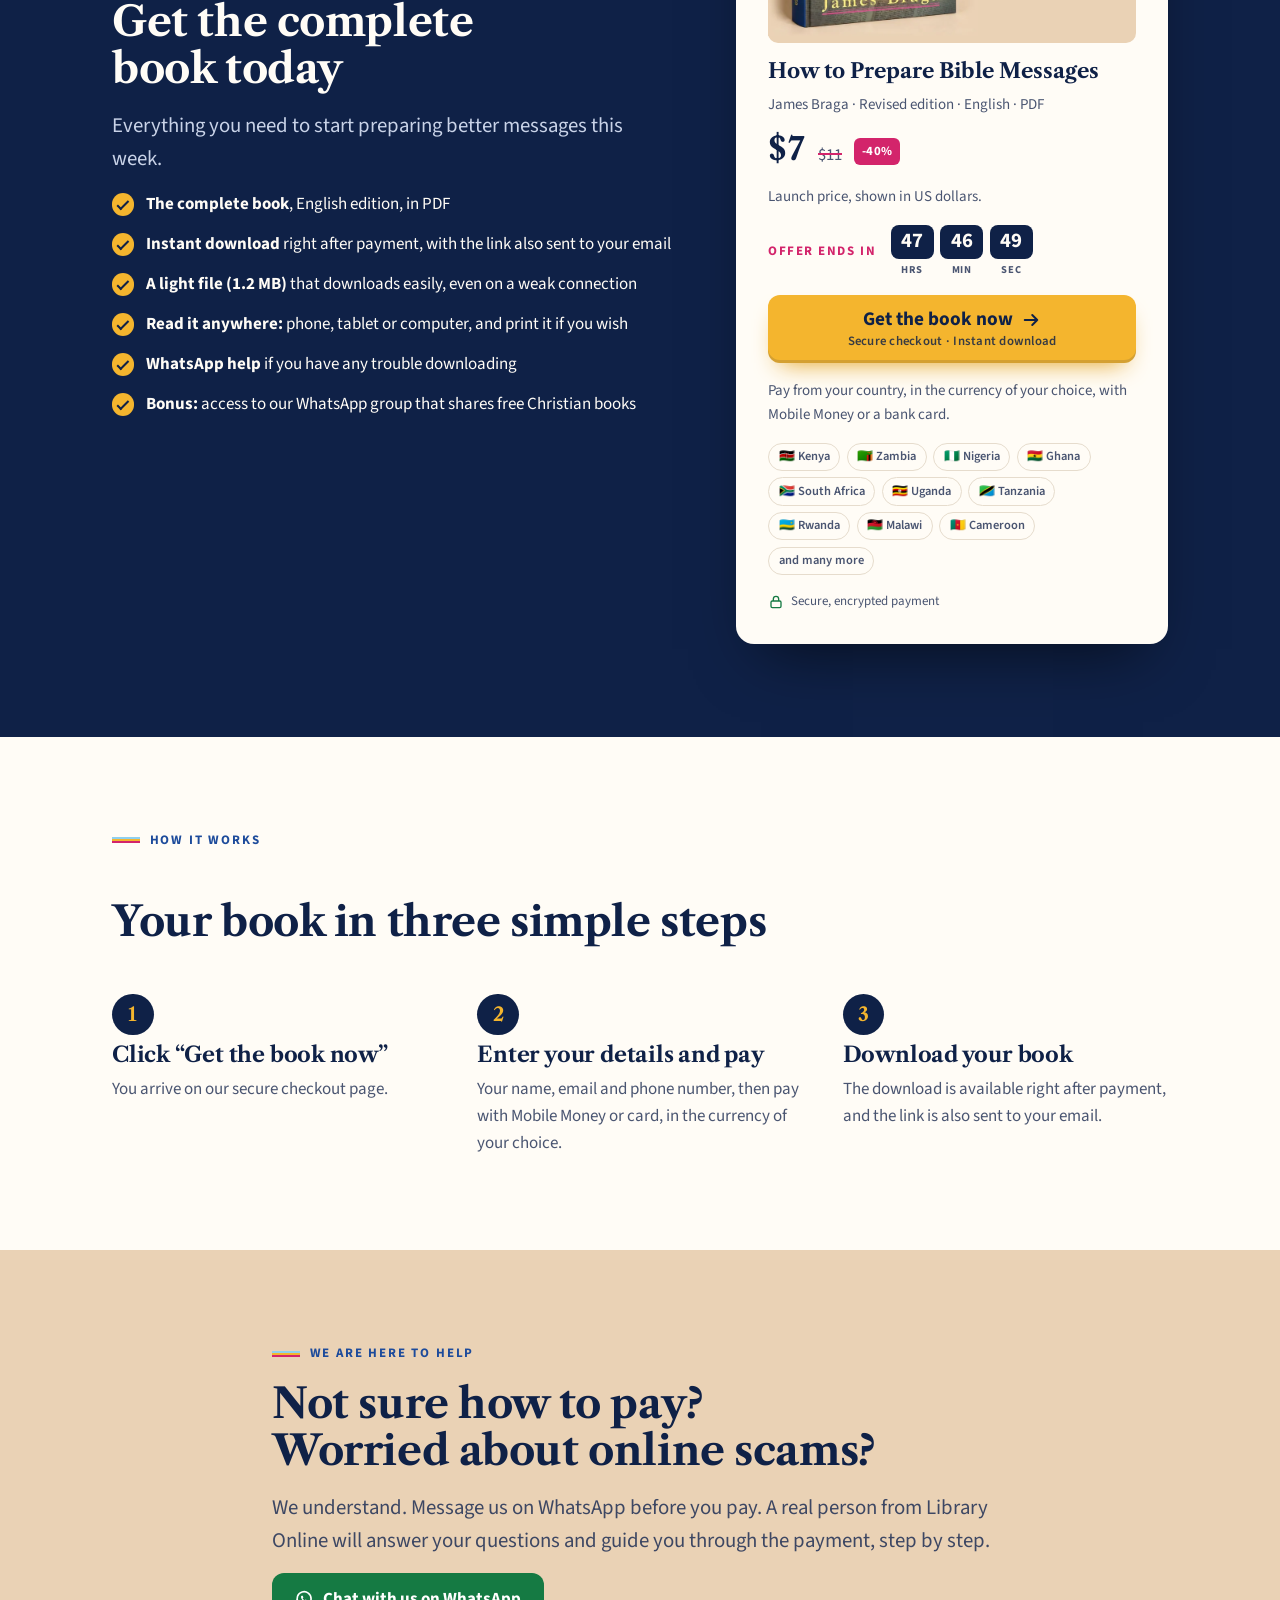
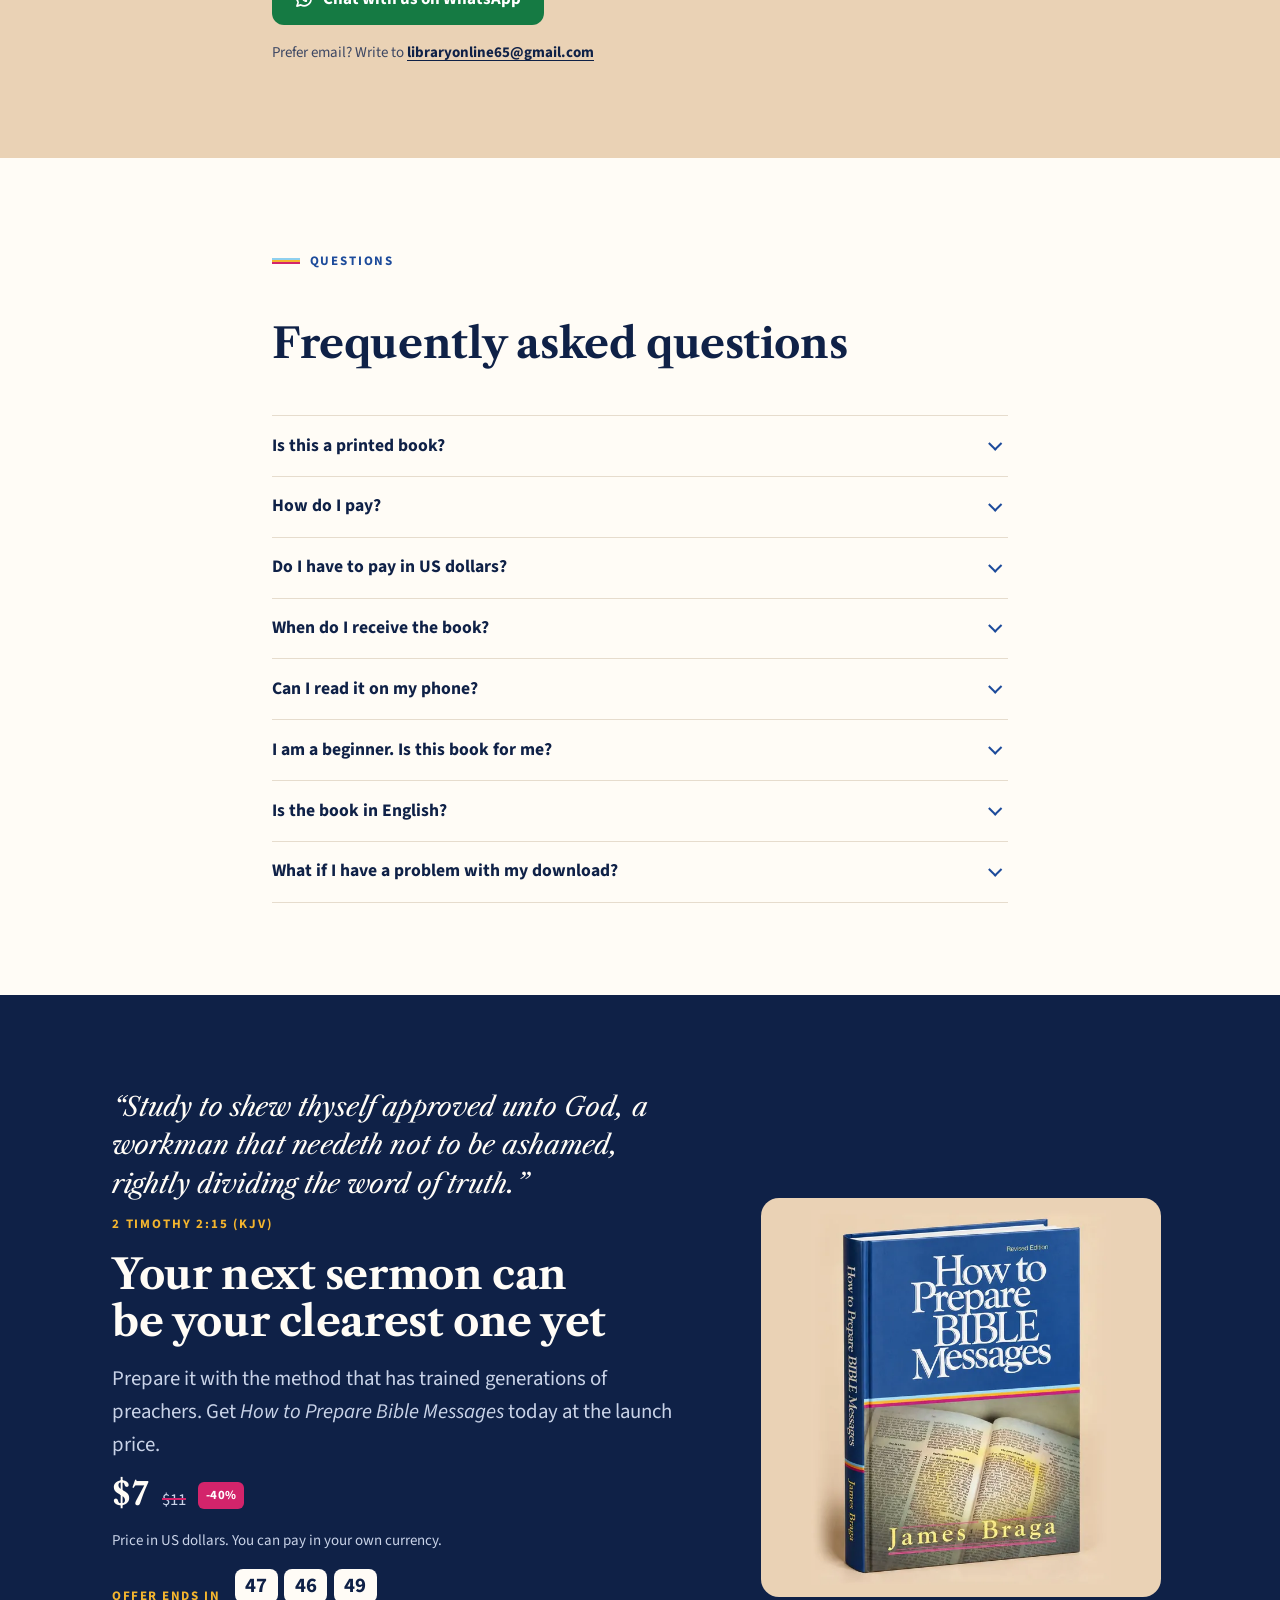
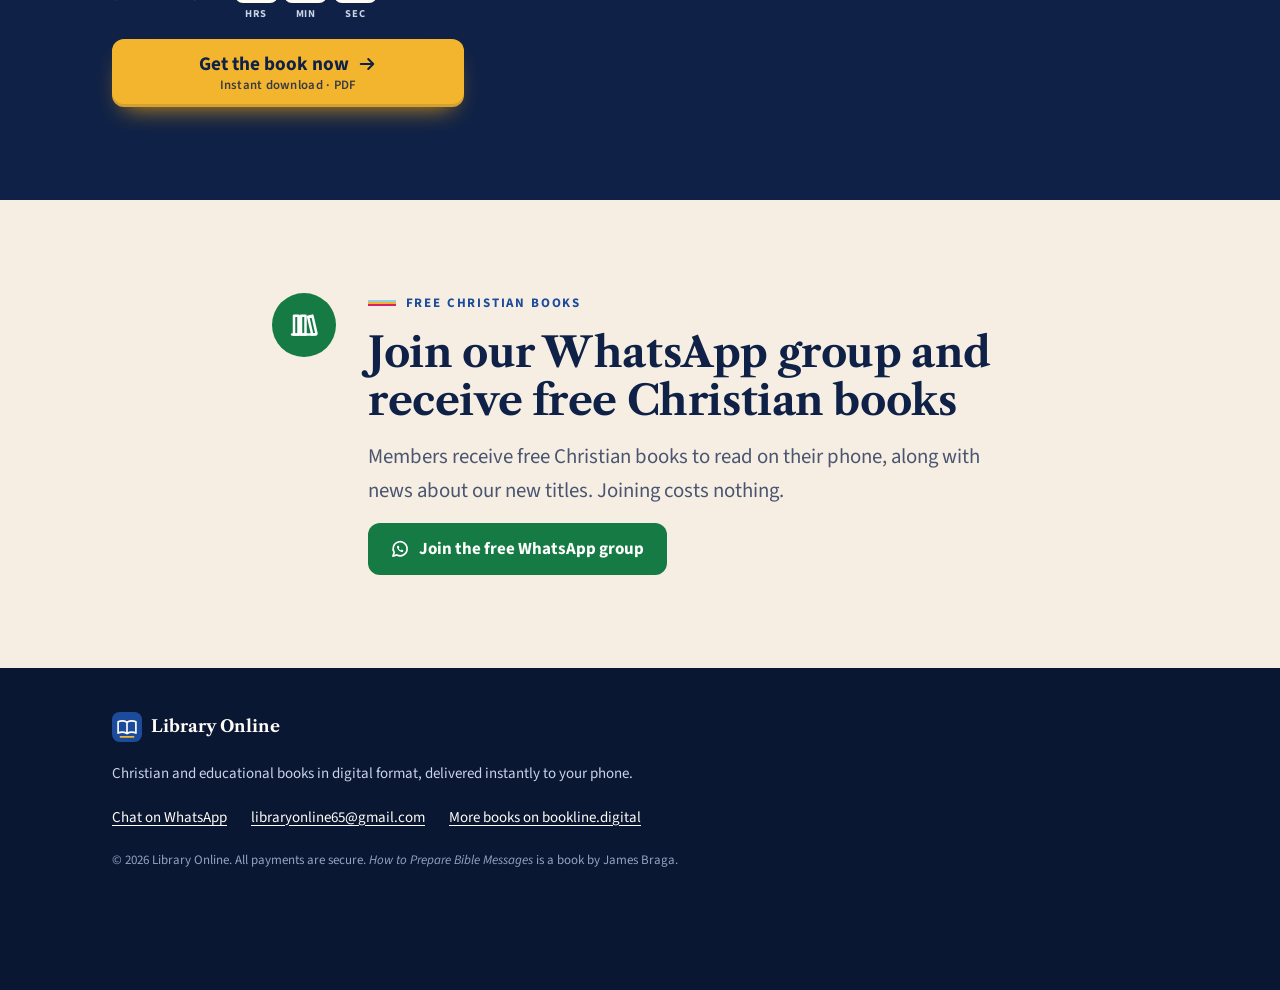
==== commit 74b6e663: "Show prices in US dollars, add 48-hour renewing countdown - Prices shown as $7 instead of $11 (-40%)" ====
--- a/index.html
+++ b/index.html
@@ -11,7 +11,7 @@
 
   <meta property="og:type" content="website">
   <meta property="og:title" content="How to Prepare Bible Messages by James Braga (PDF)">
-  <meta property="og:description" content="Turn any Bible passage into a clear, powerful sermon. Instant download. Launch price: 15,000 CDF instead of 25,000.">
+  <meta property="og:description" content="Turn any Bible passage into a clear, powerful sermon. Instant download. Launch price: $7 instead of $11.">
   <meta property="og:image" content="assets/img/og-image.jpg">
   <meta property="og:image:width" content="1200">
   <meta property="og:image:height" content="630">
@@ -35,7 +35,7 @@
   <symbol id="i-book" viewBox="0 0 32 32"><rect width="32" height="32" rx="8" fill="#1d4b9b"/><path d="M6.5 10.5c3.2-1.4 6.4-1.3 9.5.5v12c-3.1-1.8-6.3-1.9-9.5-.5zM25.5 10.5c-3.2-1.4-6.4-1.3-9.5.5v12c3.1-1.8 6.3-1.9 9.5-.5z" fill="none" stroke="#fffcf6" stroke-width="1.8" stroke-linejoin="round"/><path d="M9 26.5h14" stroke="#f4b52e" stroke-width="1.8" stroke-linecap="round"/></symbol>
 </svg>
 
-<p class="topbar"><strong>Launch offer <span data-text="discount">-40%</span></strong> · Instant download in PDF</p>
+<p class="topbar"><strong>Launch offer <span data-text="discount">-40%</span></strong> · Ends in <span class="topbar-timer" data-countdown>48:00:00</span></p>
 <div class="cover-stripe" aria-hidden="true"></div>
 
 <header class="site-header">
@@ -67,12 +67,20 @@
       <div class="hero-buy">
         <div class="price">
           <span class="visually-hidden">Launch price:</span>
-          <span class="price-now" data-text="price">15,000 CDF</span>
+          <span class="price-now" data-text="price">$7</span>
           <span class="visually-hidden">instead of</span>
-          <s class="price-was" data-text="oldPrice">25,000 CDF</s>
+          <s class="price-was" data-text="oldPrice">$11</s>
           <span class="tag" data-text="discount">-40%</span>
         </div>
-        <p class="price-usd">That is <span data-text="priceUsd">about US$7</span>, paid in your own currency.</p>
+        <p class="price-note">Price in US dollars. You can pay in your own currency, the conversion is automatic.</p>
+        <div class="countdown" role="timer" aria-label="Time left at the launch price">
+          <span class="countdown-label">Offer ends in</span>
+          <span class="countdown-units">
+            <span class="cd-unit"><b data-cd="h">48</b><small>hrs</small></span>
+            <span class="cd-unit"><b data-cd="m">00</b><small>min</small></span>
+            <span class="cd-unit"><b data-cd="s">00</b><small>sec</small></span>
+          </span>
+        </div>
         <a class="btn btn-gold btn-lg btn-shine" href="https://livresenligne.mychariow.shop/prd_dlcz1mir/checkout" data-cta data-cta-hero>
           <span class="btn-main">Get the book now <svg aria-hidden="true"><use href="#i-arrow"/></svg></span>
           <span class="btn-sub">Instant download · PDF · English edition</span>
@@ -264,28 +272,39 @@
         </div>
         <div class="price">
           <span class="visually-hidden">Launch price:</span>
-          <span class="price-now" data-text="price">15,000 CDF</span>
+          <span class="price-now" data-text="price">$7</span>
           <span class="visually-hidden">instead of</span>
-          <s class="price-was" data-text="oldPrice">25,000 CDF</s>
+          <s class="price-was" data-text="oldPrice">$11</s>
           <span class="tag" data-text="discount">-40%</span>
         </div>
-        <p class="price-usd">Launch price, <span data-text="priceUsd">about US$7</span>.</p>
+        <p class="price-note">Launch price, shown in US dollars.</p>
+        <div class="countdown" role="timer" aria-label="Time left at the launch price">
+          <span class="countdown-label">Offer ends in</span>
+          <span class="countdown-units">
+            <span class="cd-unit"><b data-cd="h">48</b><small>hrs</small></span>
+            <span class="cd-unit"><b data-cd="m">00</b><small>min</small></span>
+            <span class="cd-unit"><b data-cd="s">00</b><small>sec</small></span>
+          </span>
+        </div>
         <a class="btn btn-gold btn-lg btn-block btn-shine" href="https://livresenligne.mychariow.shop/prd_dlcz1mir/checkout" data-cta data-cta-main>
           <span class="btn-main">Get the book now <svg aria-hidden="true"><use href="#i-arrow"/></svg></span>
           <span class="btn-sub">Secure checkout · Instant download</span>
         </a>
-        <p class="small">Pay in your own currency. The conversion is automatic.</p>
-        <ul class="pay-methods" aria-label="Payment methods">
-          <li>M-Pesa</li>
-          <li>MTN MoMo</li>
-          <li>Airtel Money</li>
-          <li>Orange Money</li>
-          <li>Wave</li>
-          <li>Moov</li>
-          <li>Visa</li>
-          <li>Mastercard</li>
+        <p class="small">Pay from your country, in the currency of your choice, with Mobile Money or a bank card.</p>
+        <ul class="pay-methods" aria-label="Countries you can pay from">
+          <li><span aria-hidden="true">🇰🇪</span> Kenya</li>
+          <li><span aria-hidden="true">🇿🇲</span> Zambia</li>
+          <li><span aria-hidden="true">🇳🇬</span> Nigeria</li>
+          <li><span aria-hidden="true">🇬🇭</span> Ghana</li>
+          <li><span aria-hidden="true">🇿🇦</span> South Africa</li>
+          <li><span aria-hidden="true">🇺🇬</span> Uganda</li>
+          <li><span aria-hidden="true">🇹🇿</span> Tanzania</li>
+          <li><span aria-hidden="true">🇷🇼</span> Rwanda</li>
+          <li><span aria-hidden="true">🇲🇼</span> Malawi</li>
+          <li><span aria-hidden="true">🇨🇲</span> Cameroon</li>
+          <li>and many more</li>
         </ul>
-        <p class="secure"><svg aria-hidden="true"><use href="#i-lock"/></svg>Secure payment processed by Chariow</p>
+        <p class="secure"><svg aria-hidden="true"><use href="#i-lock"/></svg>Secure, encrypted payment</p>
       </div>
     </div>
   </section>
@@ -298,8 +317,8 @@
         <h2 class="section-title" id="steps-title">Your book in three simple steps</h2>
       </div>
       <ol class="steps-list steps-row">
-        <li><span class="step-num" aria-hidden="true">1</span><h3>Click “Get the book now”</h3><p>You arrive on our secure checkout page, hosted by Chariow.</p></li>
-        <li><span class="step-num" aria-hidden="true">2</span><h3>Enter your details and pay</h3><p>Your name, email and phone number, then pay with Mobile Money or card, in your own currency.</p></li>
+        <li><span class="step-num" aria-hidden="true">1</span><h3>Click “Get the book now”</h3><p>You arrive on our secure checkout page.</p></li>
+        <li><span class="step-num" aria-hidden="true">2</span><h3>Enter your details and pay</h3><p>Your name, email and phone number, then pay with Mobile Money or card, in the currency of your choice.</p></li>
         <li><span class="step-num" aria-hidden="true">3</span><h3>Download your book</h3><p>The download is available right after payment, and the link is also sent to your email.</p></li>
       </ol>
     </div>
@@ -311,7 +330,7 @@
       <p class="eyebrow">We are here to help</p>
       <h2 class="section-title" id="help-title">Not sure how to pay? Worried about online scams?</h2>
       <p class="lead">We understand. Message us on WhatsApp before you pay. A real person from Library Online will answer your questions and guide you through the payment, step by step.</p>
-      <a class="btn btn-whatsapp" href="https://wa.me/message/TSRPPLLZPMM3N1" data-link="whatsappUrl" target="_blank" rel="noopener"><svg aria-hidden="true"><use href="#i-chat"/></svg>Chat with us on WhatsApp</a>
+      <a class="btn btn-whatsapp" href="https://wa.me/243823226790" data-whatsapp="Hello Library Online, I have a question about the book How to Prepare Bible Messages." target="_blank" rel="noopener"><svg aria-hidden="true"><use href="#i-chat"/></svg>Chat with us on WhatsApp</a>
       <p class="help-contact">Prefer email? Write to <a href="mailto:libraryonline65@gmail.com" data-email>libraryonline65@gmail.com</a></p>
     </div>
   </section>
@@ -330,7 +349,11 @@
         </details>
         <details>
           <summary>How do I pay?</summary>
-          <div class="faq-answer"><p>With Mobile Money (M-Pesa, MTN MoMo, Airtel Money, Orange Money, Wave, Moov and others, depending on your country) or with a Visa or Mastercard card. You pay in your local currency and the conversion is automatic.</p></div>
+          <div class="faq-answer"><p>With Mobile Money or a bank card. You can pay from Kenya, Zambia, Nigeria, Ghana, South Africa, Uganda, Tanzania and many other countries.</p></div>
+        </details>
+        <details>
+          <summary>Do I have to pay in US dollars?</summary>
+          <div class="faq-answer"><p>No. The price is shown in US dollars, but you can pay in the currency of your choice. The conversion is automatic.</p></div>
         </details>
         <details>
           <summary>When do I receive the book?</summary>
@@ -350,7 +373,7 @@
         </details>
         <details>
           <summary>What if I have a problem with my download?</summary>
-          <div class="faq-answer"><p>Message us on <a href="https://wa.me/message/TSRPPLLZPMM3N1" data-link="whatsappUrl" target="_blank" rel="noopener">WhatsApp</a> or write to <a href="mailto:libraryonline65@gmail.com" data-email>libraryonline65@gmail.com</a> and we will help you.</p></div>
+          <div class="faq-answer"><p>Message us on <a href="https://wa.me/243823226790" data-whatsapp="Hello Library Online, I need help downloading How to Prepare Bible Messages." target="_blank" rel="noopener">WhatsApp</a> or write to <a href="mailto:libraryonline65@gmail.com" data-email>libraryonline65@gmail.com</a> and we will help you.</p></div>
         </details>
       </div>
     </div>
@@ -369,10 +392,19 @@
         <div class="final-buy">
           <div class="price">
             <span class="visually-hidden">Launch price:</span>
-            <span class="price-now" data-text="price">15,000 CDF</span>
+            <span class="price-now" data-text="price">$7</span>
             <span class="visually-hidden">instead of</span>
-            <s class="price-was" data-text="oldPrice">25,000 CDF</s>
+            <s class="price-was" data-text="oldPrice">$11</s>
             <span class="tag" data-text="discount">-40%</span>
+          </div>
+          <p class="price-note">Price in US dollars. You can pay in your own currency.</p>
+          <div class="countdown" role="timer" aria-label="Time left at the launch price">
+            <span class="countdown-label">Offer ends in</span>
+            <span class="countdown-units">
+              <span class="cd-unit"><b data-cd="h">48</b><small>hrs</small></span>
+              <span class="cd-unit"><b data-cd="m">00</b><small>min</small></span>
+              <span class="cd-unit"><b data-cd="s">00</b><small>sec</small></span>
+            </span>
           </div>
           <a class="btn btn-gold btn-lg btn-shine" href="https://livresenligne.mychariow.shop/prd_dlcz1mir/checkout" data-cta data-cta-main>
             <span class="btn-main">Get the book now <svg aria-hidden="true"><use href="#i-arrow"/></svg></span>
@@ -409,18 +441,18 @@
     <a class="brand" href="#top"><svg aria-hidden="true"><use href="#i-book"/></svg>Library Online</a>
     <p>Christian and educational books in digital format, delivered instantly to your phone.</p>
     <ul class="footer-links">
-      <li><a href="https://wa.me/message/TSRPPLLZPMM3N1" data-link="whatsappUrl" target="_blank" rel="noopener">Chat on WhatsApp</a></li>
+      <li><a href="https://wa.me/243823226790" data-whatsapp="Hello Library Online!" target="_blank" rel="noopener">Chat on WhatsApp</a></li>
       <li><a href="mailto:libraryonline65@gmail.com" data-email>libraryonline65@gmail.com</a></li>
       <li><a href="https://bookline.digital" data-link="booklineUrl">More books on bookline.digital</a></li>
     </ul>
-    <p class="fine">© <span data-year>2026</span> Library Online. Payments are processed securely by Chariow. <i>How to Prepare Bible Messages</i> is a book by James Braga.</p>
+    <p class="fine">© <span data-year>2026</span> Library Online. All payments are secure. <i>How to Prepare Bible Messages</i> is a book by James Braga.</p>
   </div>
 </footer>
 
 <div class="sticky-cta" id="sticky-cta">
   <div class="sticky-inner">
-    <p class="sticky-price"><s data-text="oldPrice">25,000 CDF</s><strong data-text="price">15,000 CDF</strong></p>
-    <a class="sticky-wa" href="https://wa.me/message/TSRPPLLZPMM3N1" data-link="whatsappUrl" target="_blank" rel="noopener" aria-label="Chat with us on WhatsApp"><svg aria-hidden="true"><use href="#i-chat"/></svg></a>
+    <p class="sticky-price"><s data-text="oldPrice">$11</s><strong data-text="price">$7</strong></p>
+    <a class="sticky-wa" href="https://wa.me/243823226790" data-whatsapp="Hello Library Online, I have a question about the book How to Prepare Bible Messages." target="_blank" rel="noopener" aria-label="Chat with us on WhatsApp"><svg aria-hidden="true"><use href="#i-chat"/></svg></a>
     <a class="btn btn-gold" href="https://livresenligne.mychariow.shop/prd_dlcz1mir/checkout" data-cta>Get the book <svg aria-hidden="true"><use href="#i-arrow"/></svg></a>
   </div>
 </div>
--- a/assets/css/style.css
+++ b/assets/css/style.css
@@ -247,7 +247,7 @@
   text-decoration-color: var(--magenta);
   text-decoration-thickness: 2px;
 }
-.price-usd { font-size: var(--fs-sm); color: var(--ink-soft); }
+.price-note { font-size: var(--fs-sm); color: var(--ink-soft); }
 .tag {
   align-self: center;
   padding: .2rem .5rem;
@@ -259,7 +259,53 @@
   letter-spacing: .02em;
 }
 .dark .price-now { color: var(--on-dark); }
-.dark .price-was, .dark .price-usd { color: var(--on-dark-soft); }
+.dark .price-was, .dark .price-note { color: var(--on-dark-soft); }
+
+/* ---------- Countdown ---------- */
+
+.countdown {
+  display: flex;
+  flex-wrap: wrap;
+  align-items: center;
+  gap: .5rem .9rem;
+}
+.countdown-label {
+  font-size: var(--fs-xs);
+  font-weight: 700;
+  letter-spacing: .12em;
+  text-transform: uppercase;
+  color: var(--magenta);
+}
+.countdown-units { display: inline-flex; gap: .4rem; }
+.cd-unit { display: flex; flex-direction: column; align-items: center; gap: .2rem; }
+.cd-unit b {
+  min-width: 2.7rem;
+  padding: .4rem .3rem;
+  border-radius: 8px;
+  background: var(--navy);
+  color: var(--on-dark);
+  font-family: var(--font-body);
+  font-weight: 700;
+  font-size: 1.3rem;
+  line-height: 1;
+  text-align: center;
+  font-variant-numeric: tabular-nums;
+}
+.cd-unit small {
+  font-size: .66rem;
+  font-weight: 700;
+  letter-spacing: .08em;
+  text-transform: uppercase;
+  color: var(--ink-soft);
+}
+.dark .countdown-label { color: var(--gold); }
+.dark .cd-unit b { background: var(--on-dark); color: var(--navy); }
+.dark .cd-unit small { color: var(--on-dark-soft); }
+.offer-card .countdown-label { color: var(--magenta); }
+.offer-card .cd-unit b { background: var(--navy); color: var(--on-dark); }
+.offer-card .cd-unit small { color: var(--ink-soft); }
+
+.topbar-timer { font-weight: 700; color: var(--gold); font-variant-numeric: tabular-nums; }
 
 /* ---------- Top bar and header ---------- */
 
@@ -637,7 +683,7 @@
 }
 .offer-thumb img { width: min(58%, 210px); }
 .offer-card .price-now { color: var(--navy); }
-.offer-card .price-was, .offer-card .price-usd { color: var(--ink-soft); }
+.offer-card .price-was, .offer-card .price-note { color: var(--ink-soft); }
 .offer-card :focus-visible { outline-color: var(--royal); }
 .offer-title { font-family: var(--font-display); font-weight: 700; font-size: 1.3rem; line-height: 1.2; color: var(--navy); }
 .offer-meta { font-size: var(--fs-sm); color: var(--ink-soft); }
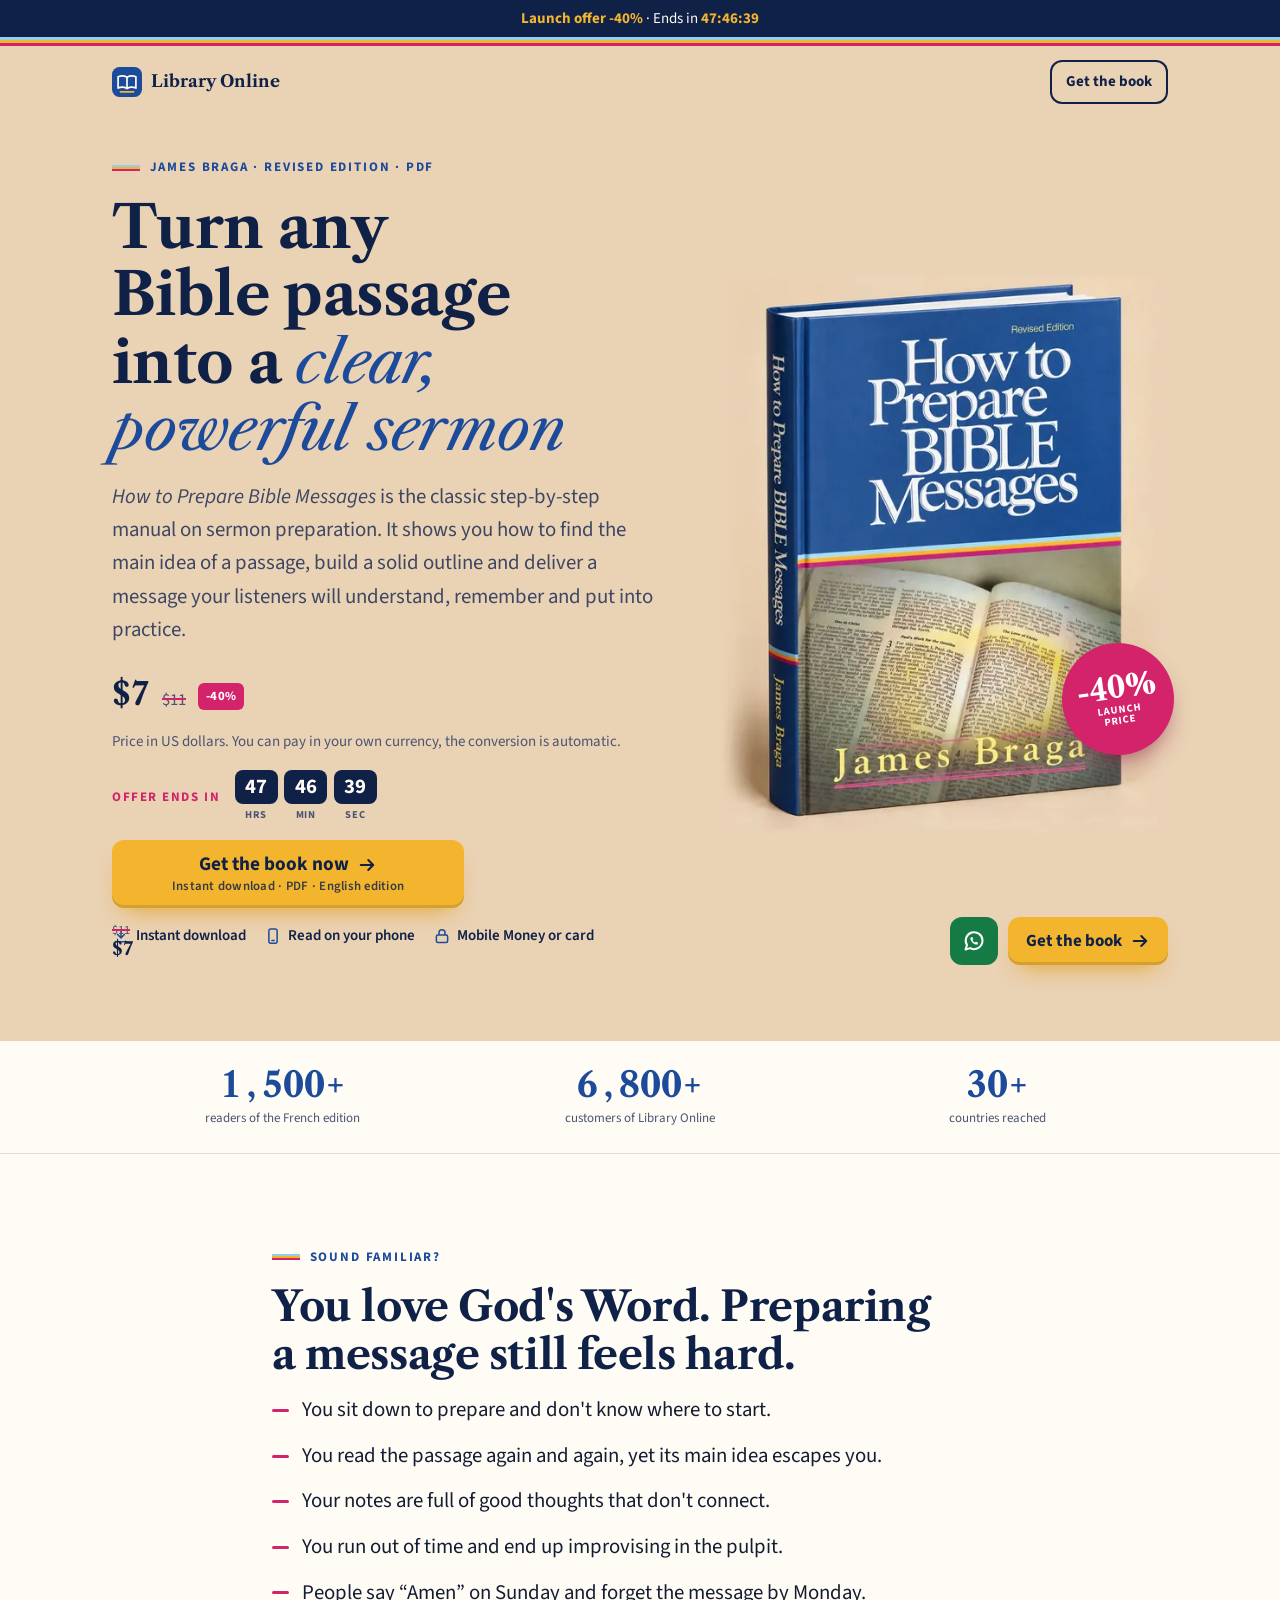
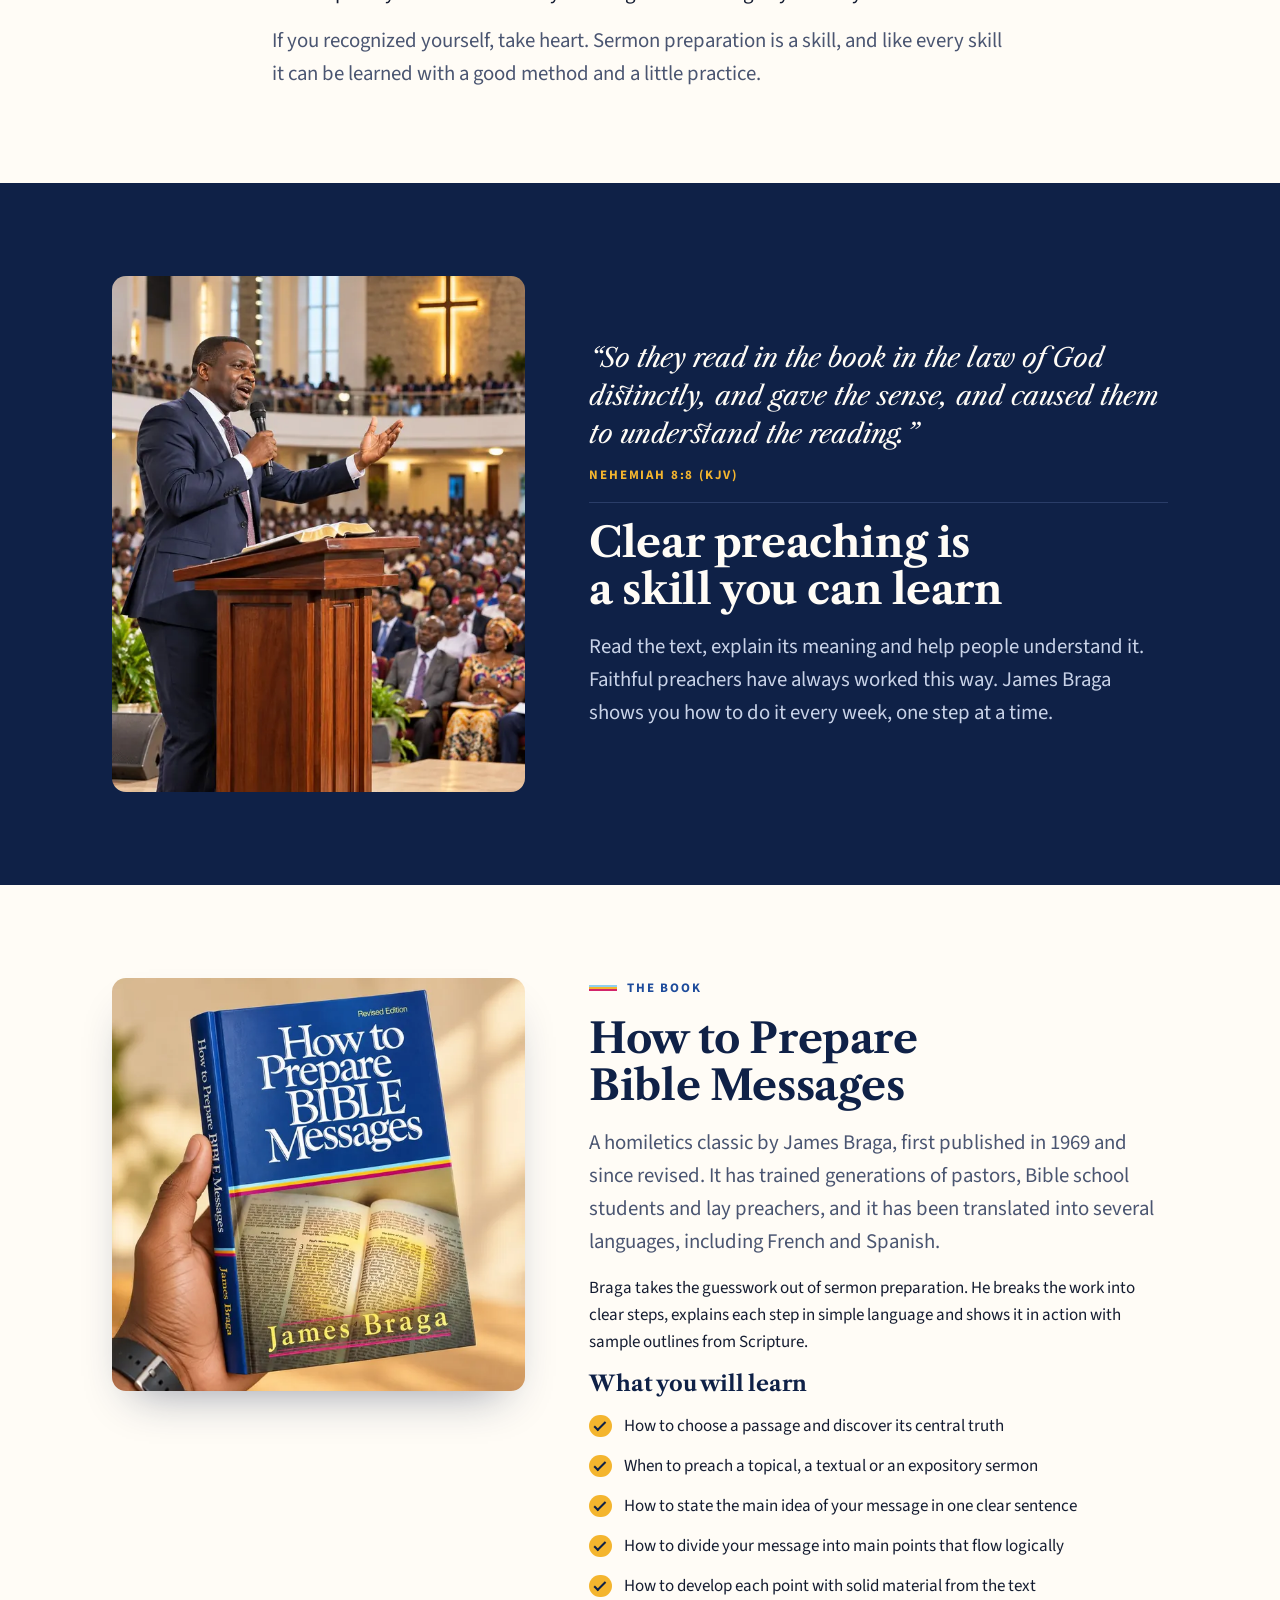
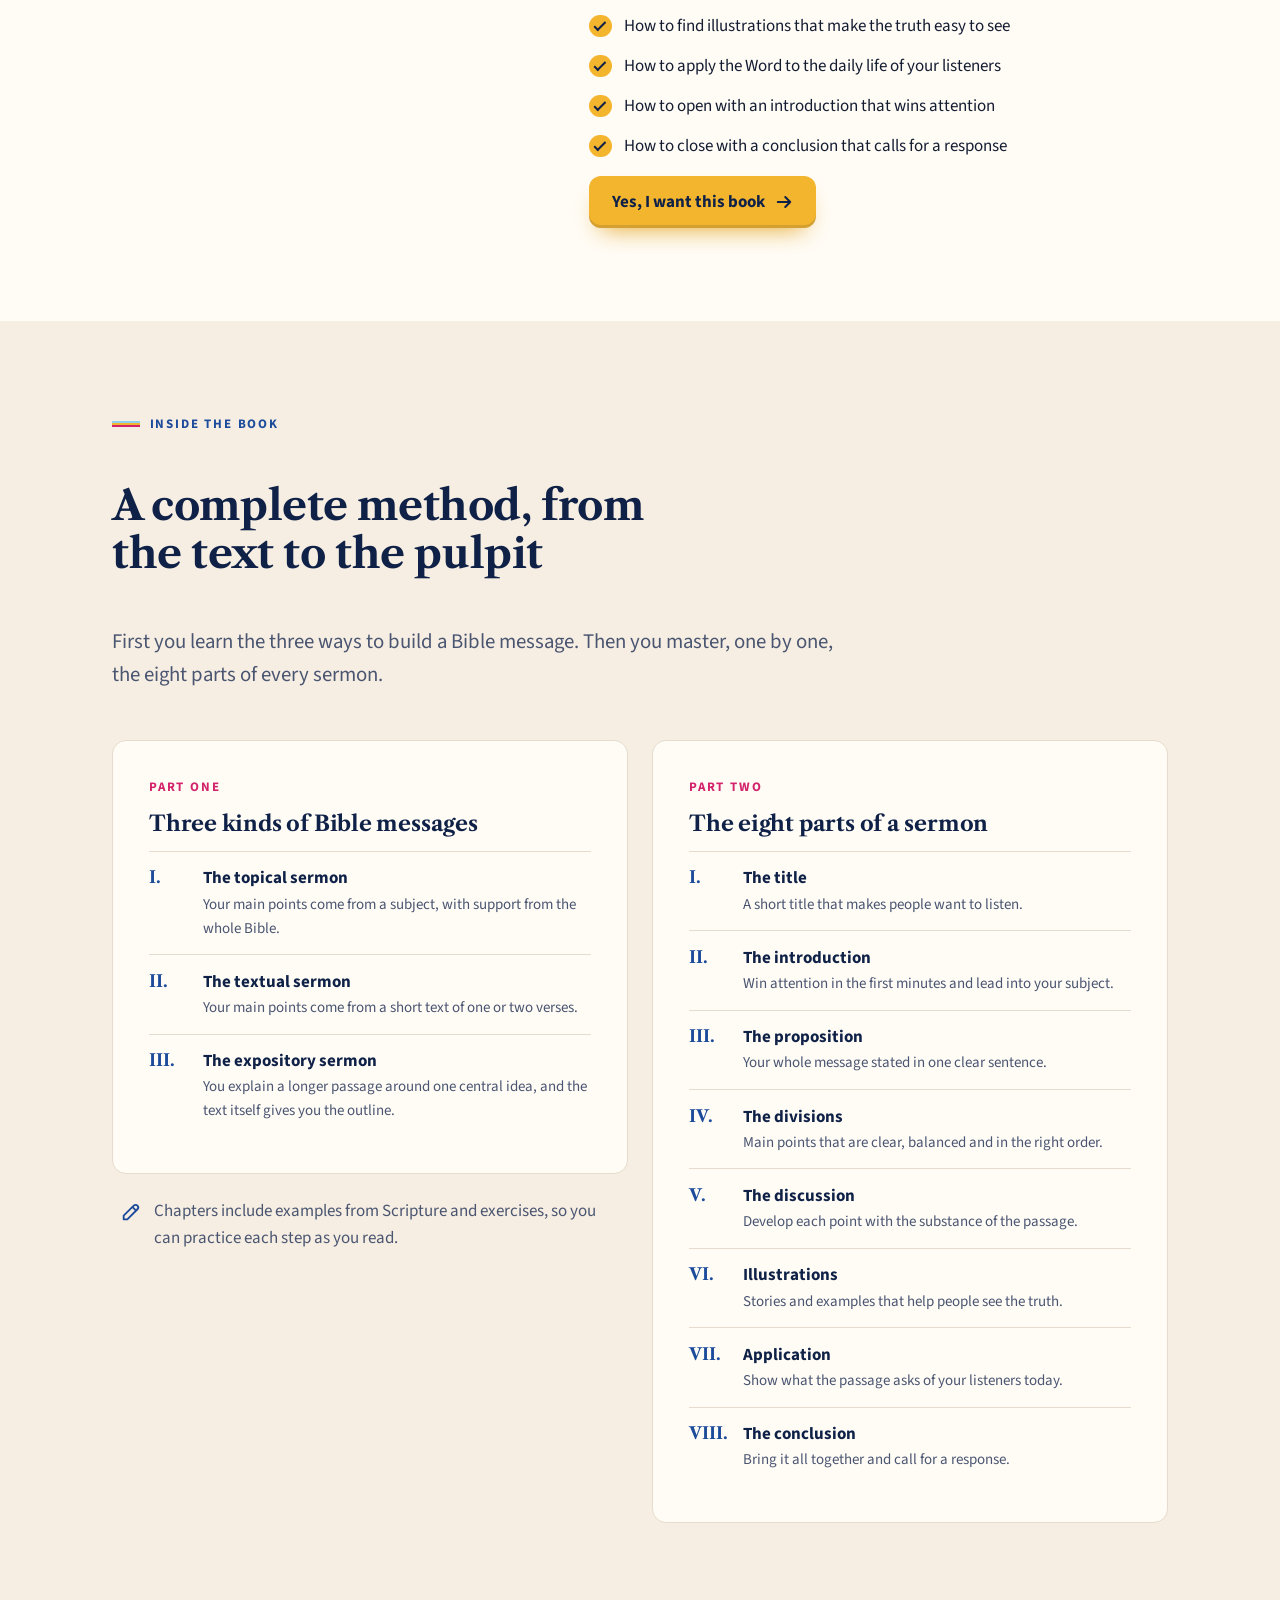
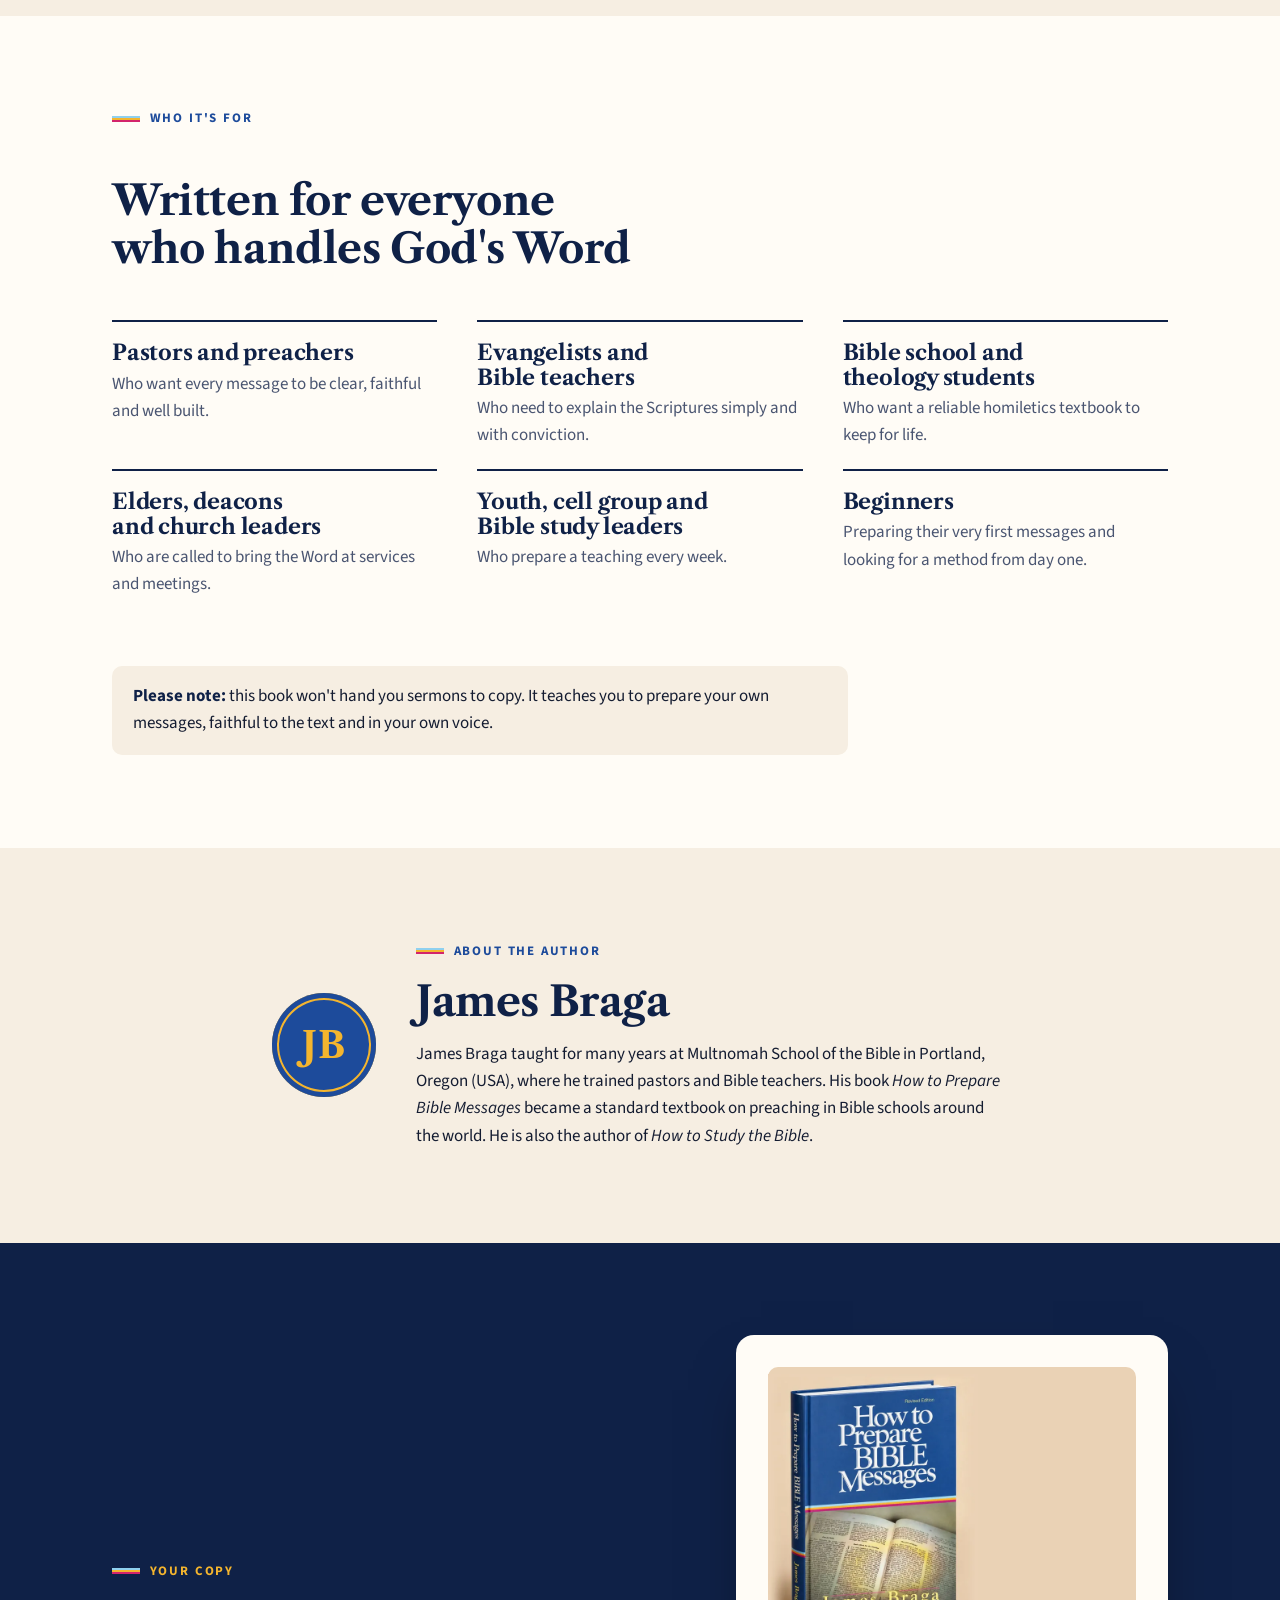
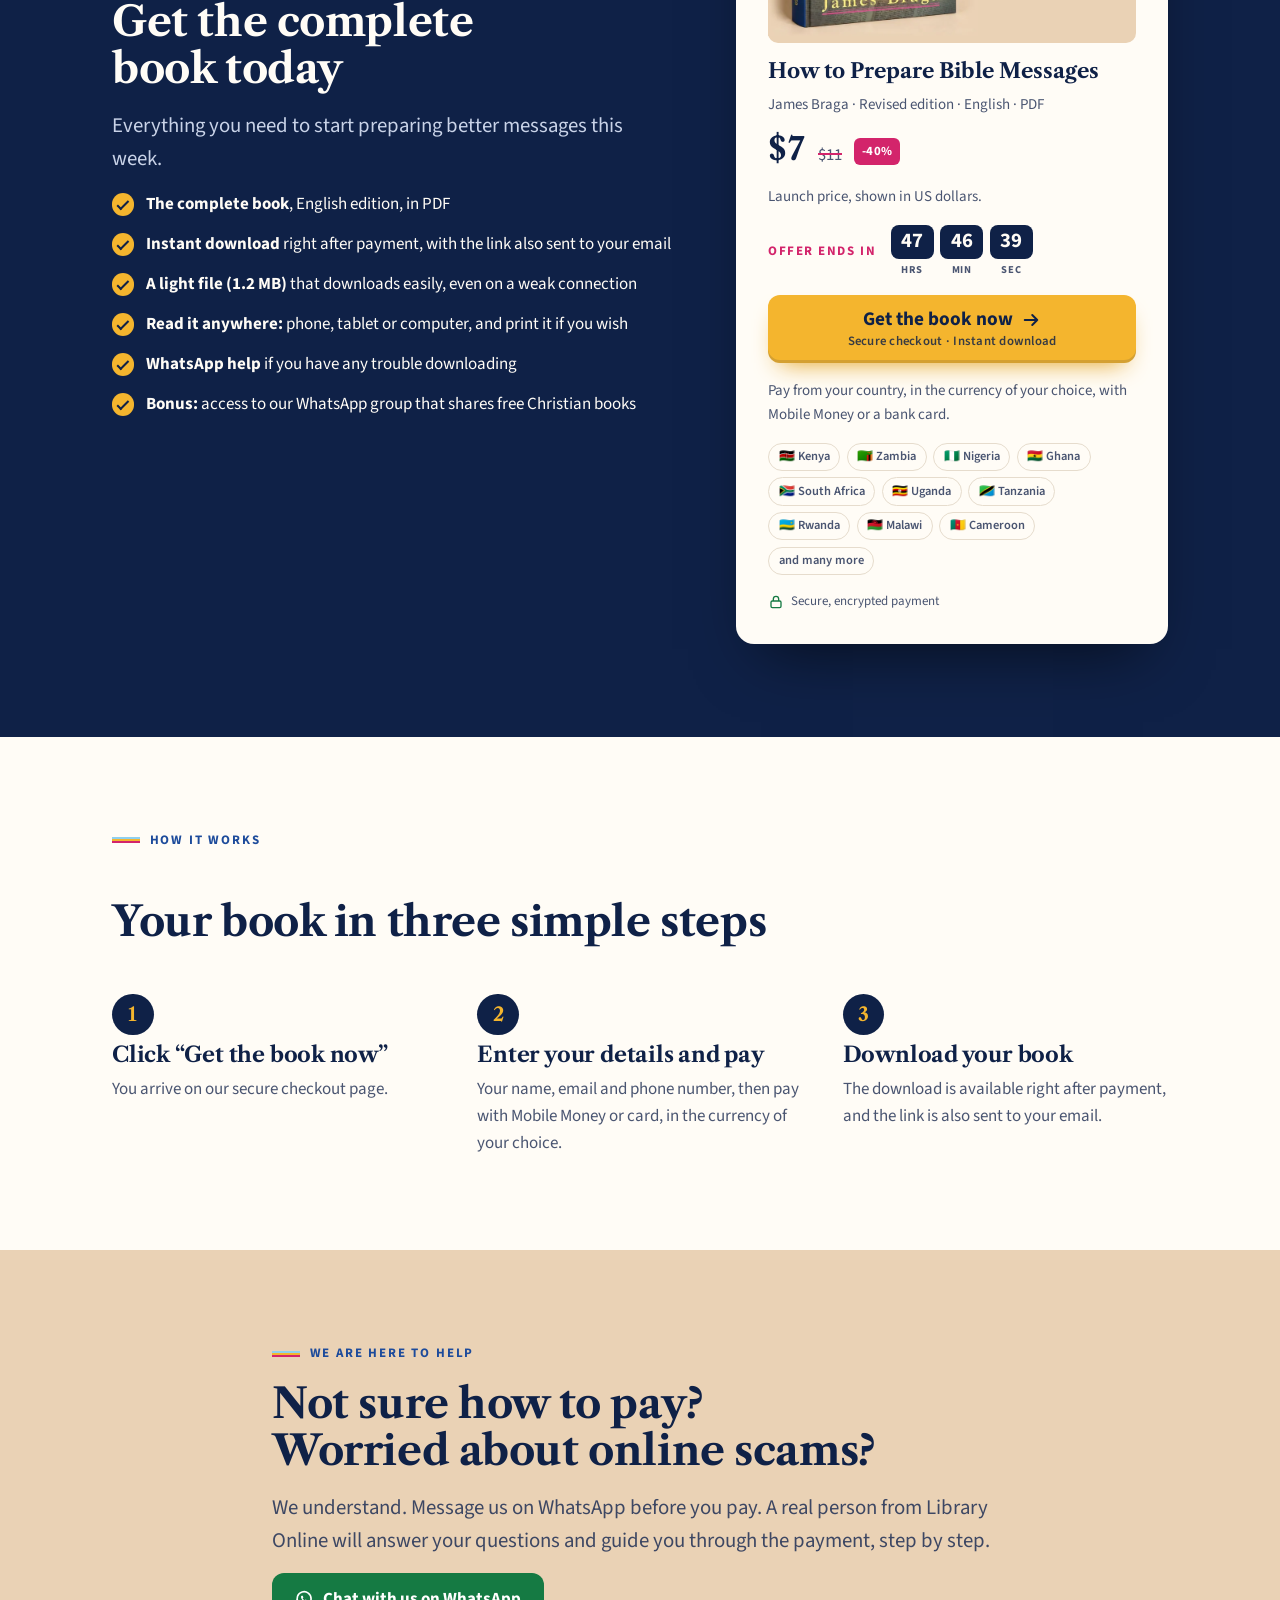
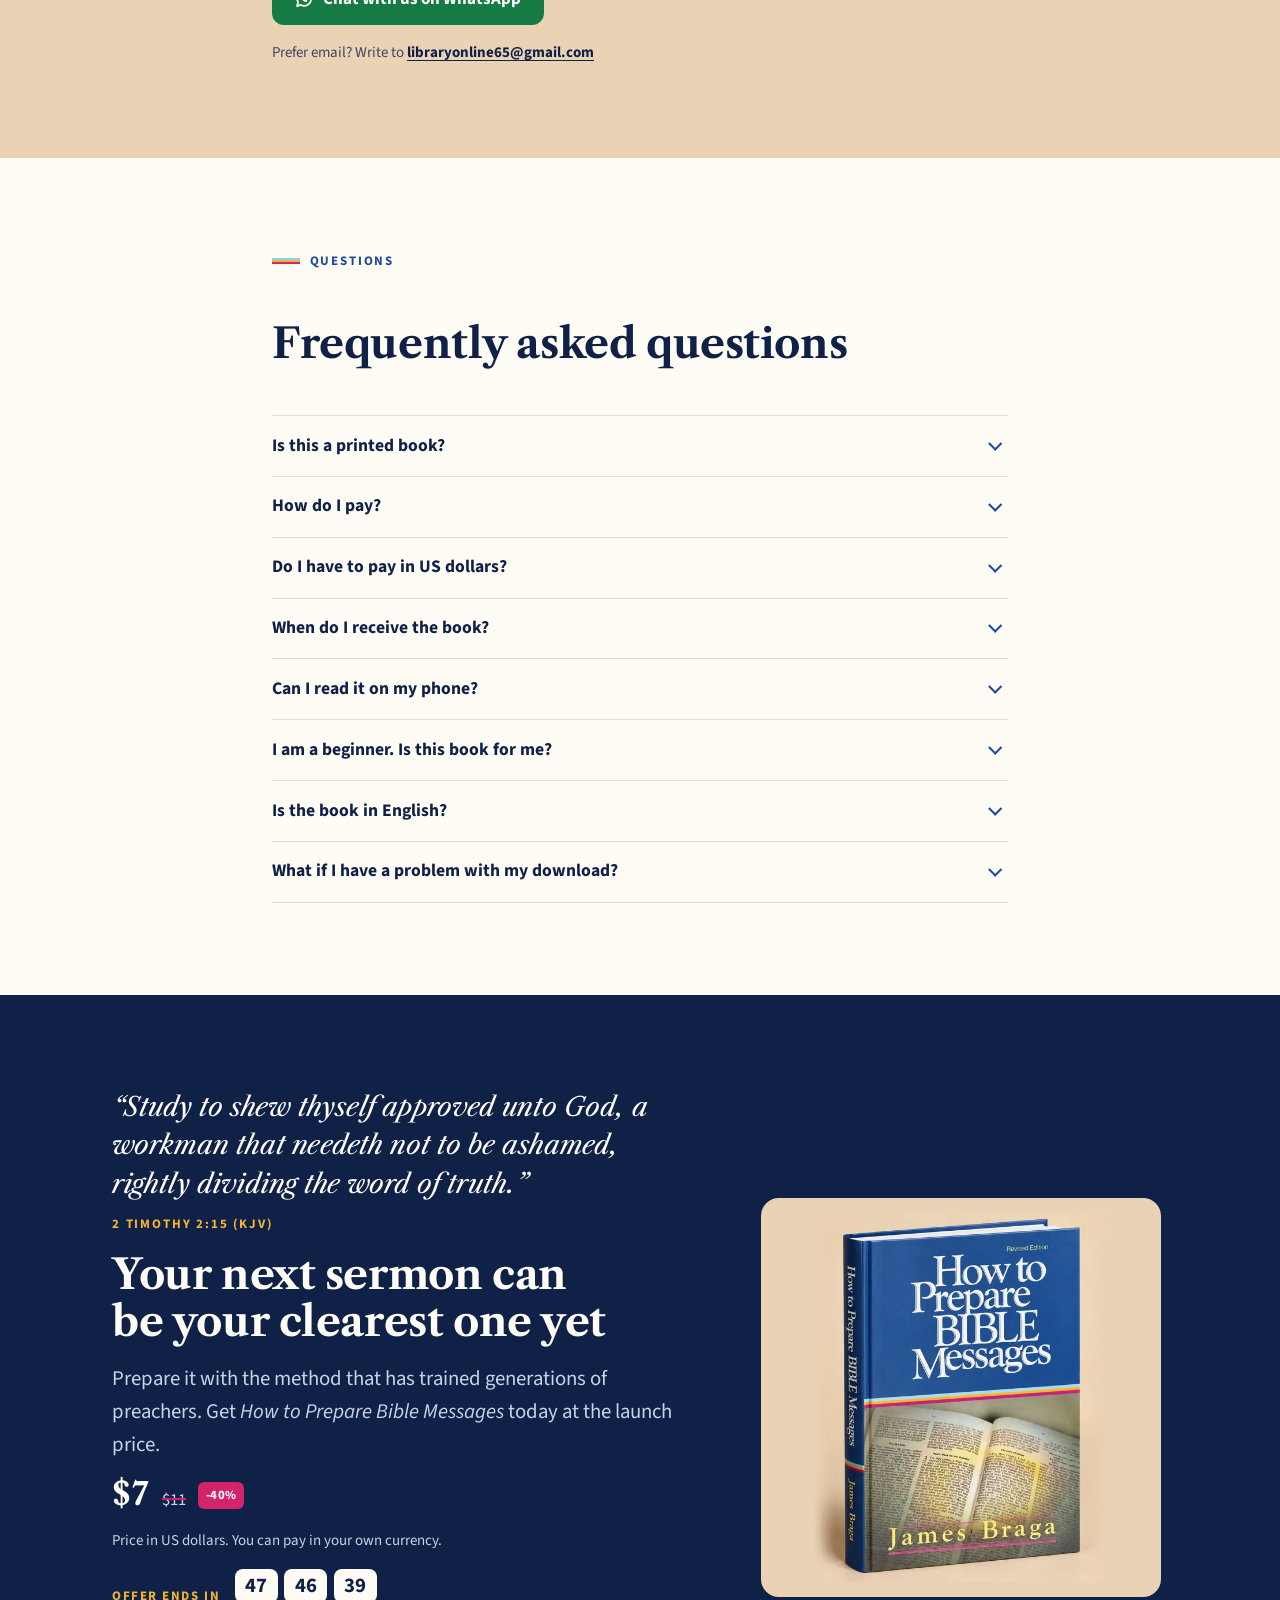
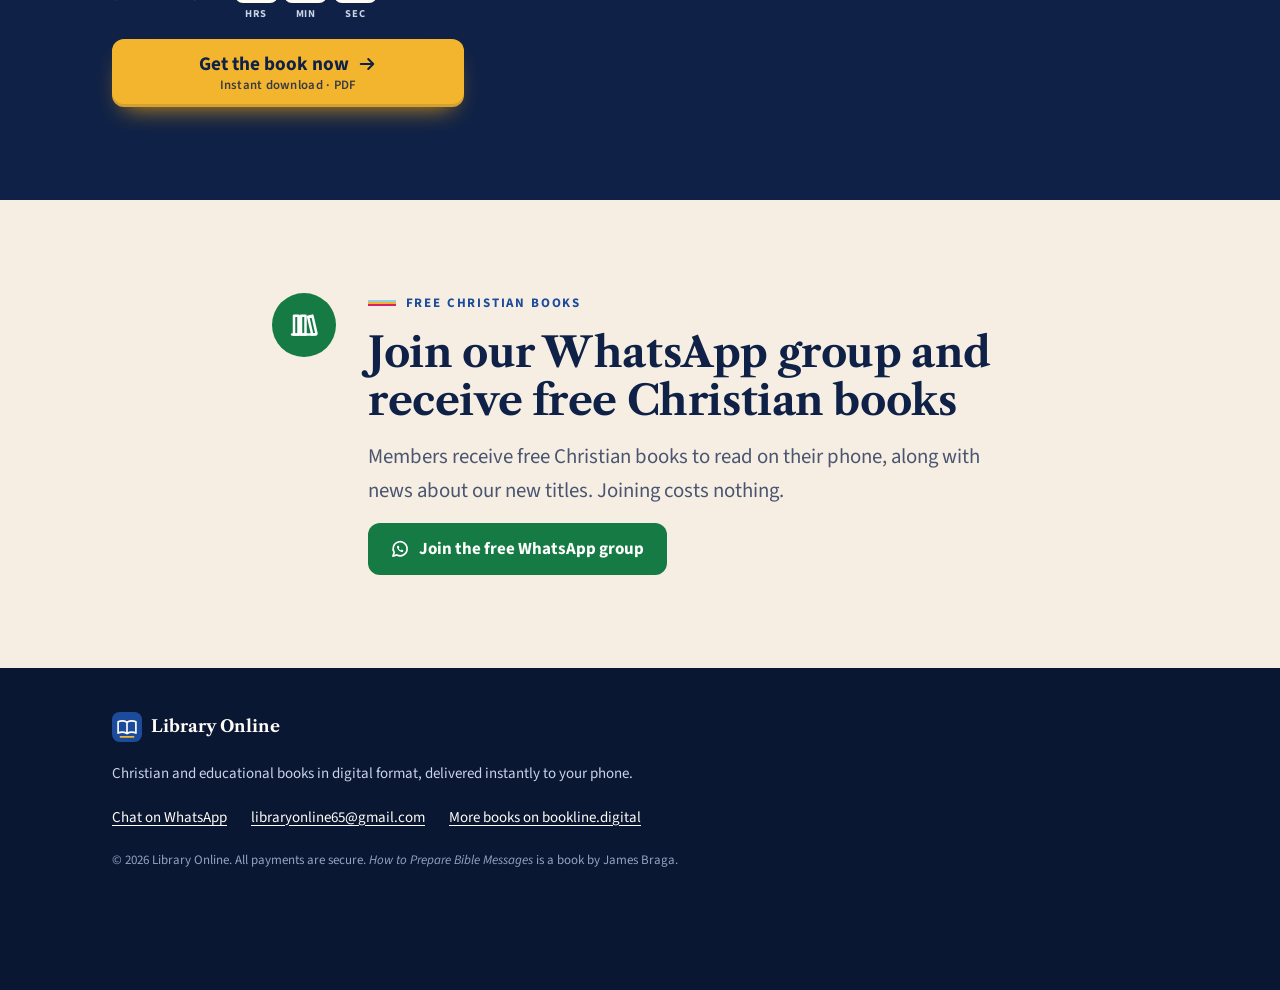
==== commit 2c02a339: "Use the live Vercel address for the share image The site is live at howtopreparebiblemessage.vercel." ====
--- a/index.html
+++ b/index.html
@@ -7,12 +7,14 @@
   <meta name="description" content="James Braga's classic step-by-step method to prepare clear, faithful and powerful sermons. English edition in PDF, instant download, pay with Mobile Money or card.">
   <meta name="theme-color" content="#0f2147">
   <meta name="color-scheme" content="light">
+  <link rel="canonical" href="https://howtopreparebiblemessage.vercel.app/">
   <link rel="icon" href="data:image/svg+xml,%3Csvg xmlns='http://www.w3.org/2000/svg' viewBox='0 0 32 32'%3E%3Crect width='32' height='32' rx='8' fill='%231d4b9b'/%3E%3Cpath d='M6.5 10.5c3.2-1.4 6.4-1.3 9.5.5v12c-3.1-1.8-6.3-1.9-9.5-.5zM25.5 10.5c-3.2-1.4-6.4-1.3-9.5.5v12c3.1-1.8 6.3-1.9 9.5-.5z' fill='none' stroke='%23fffcf6' stroke-width='1.8' stroke-linejoin='round'/%3E%3C/svg%3E">
 
   <meta property="og:type" content="website">
   <meta property="og:title" content="How to Prepare Bible Messages by James Braga (PDF)">
   <meta property="og:description" content="Turn any Bible passage into a clear, powerful sermon. Instant download. Launch price: $7 instead of $11.">
-  <meta property="og:image" content="assets/img/og-image.jpg">
+  <meta property="og:url" content="https://howtopreparebiblemessage.vercel.app/">
+  <meta property="og:image" content="https://howtopreparebiblemessage.vercel.app/assets/img/og-image.jpg">
   <meta property="og:image:width" content="1200">
   <meta property="og:image:height" content="630">
   <meta name="twitter:card" content="summary_large_image">
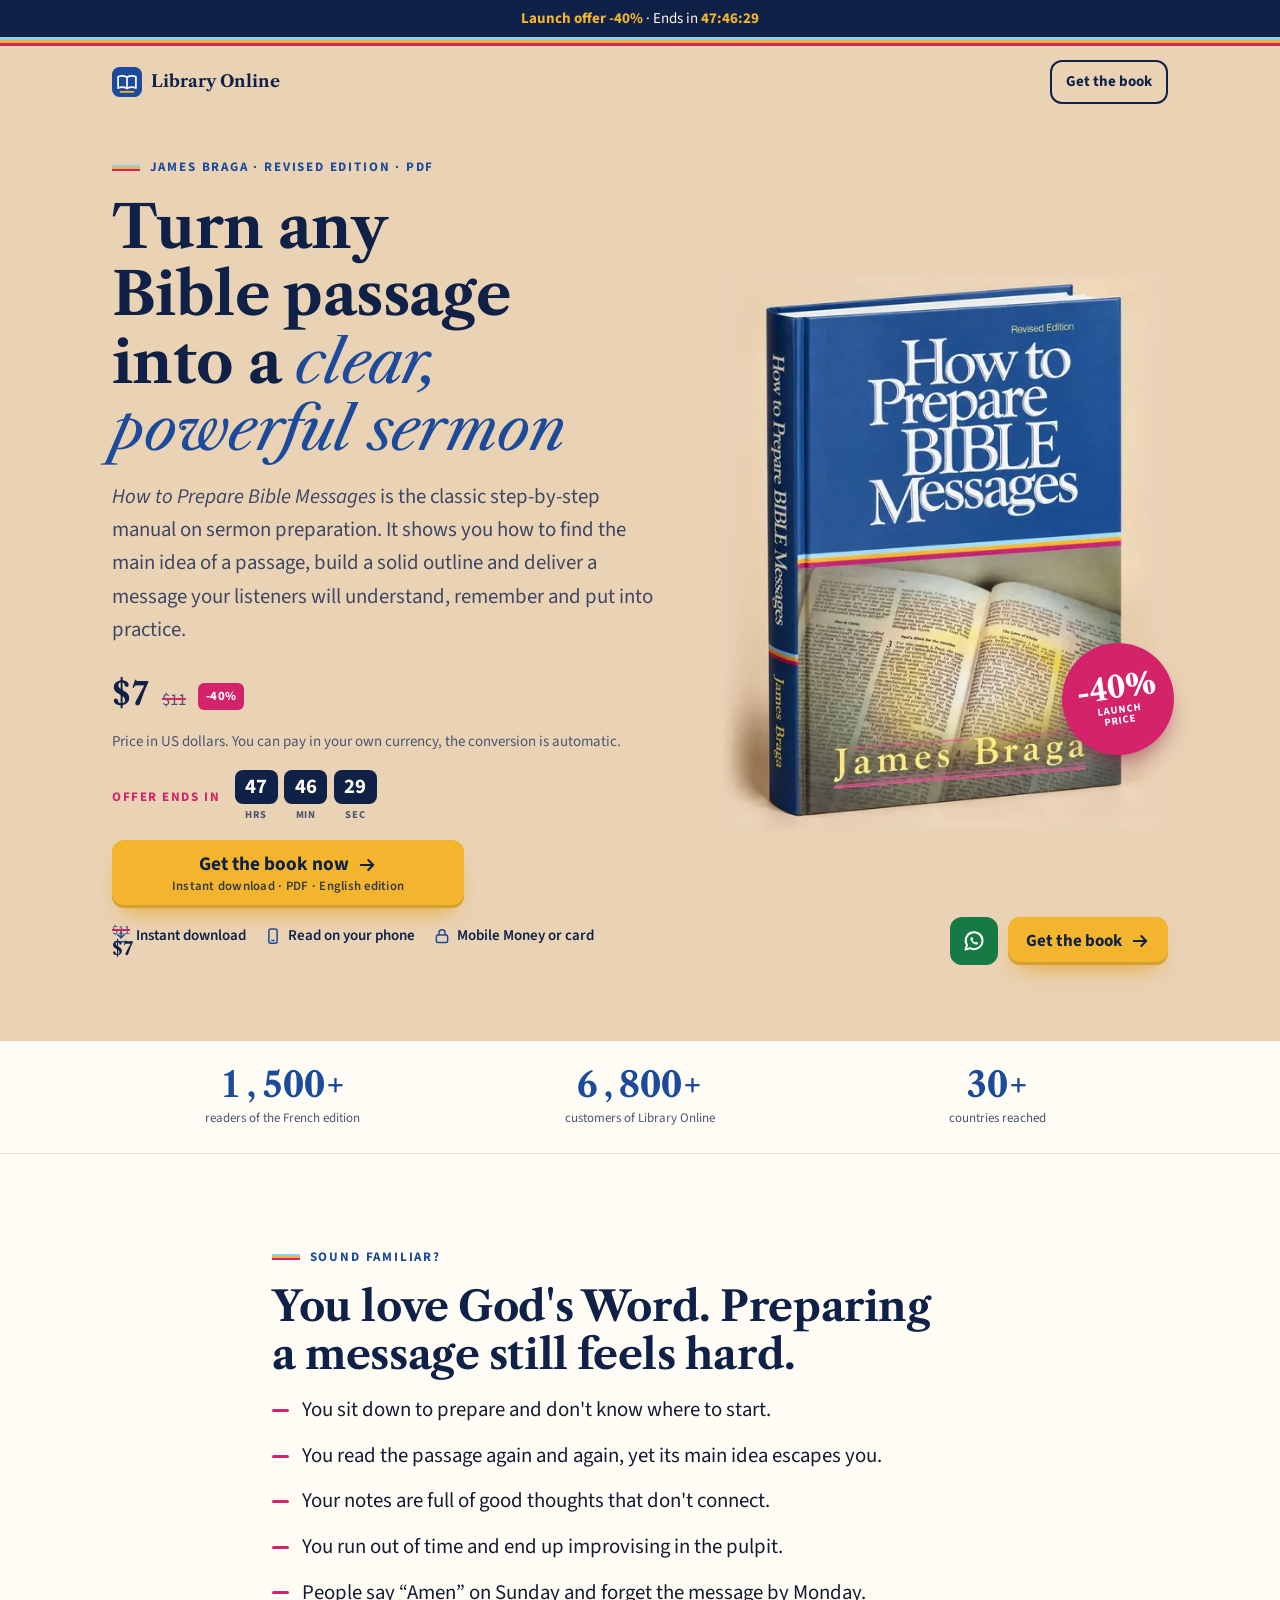
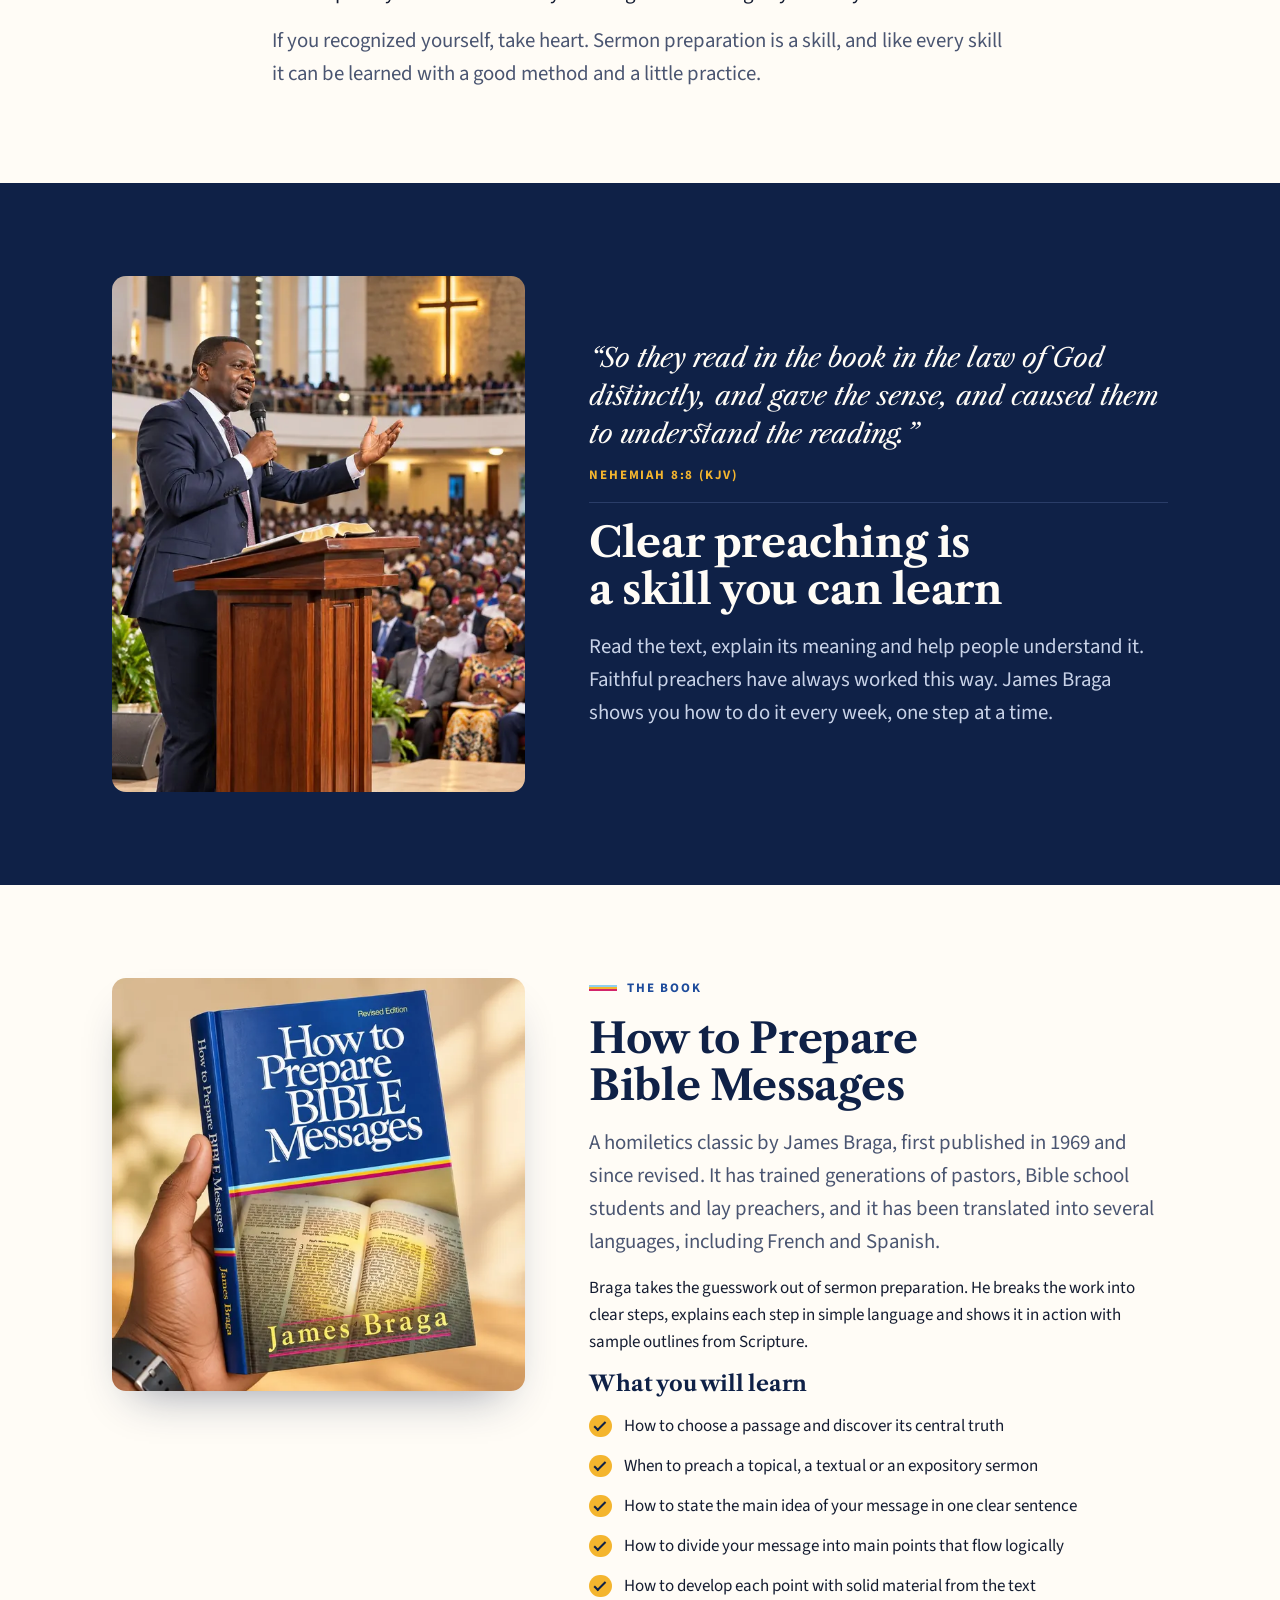
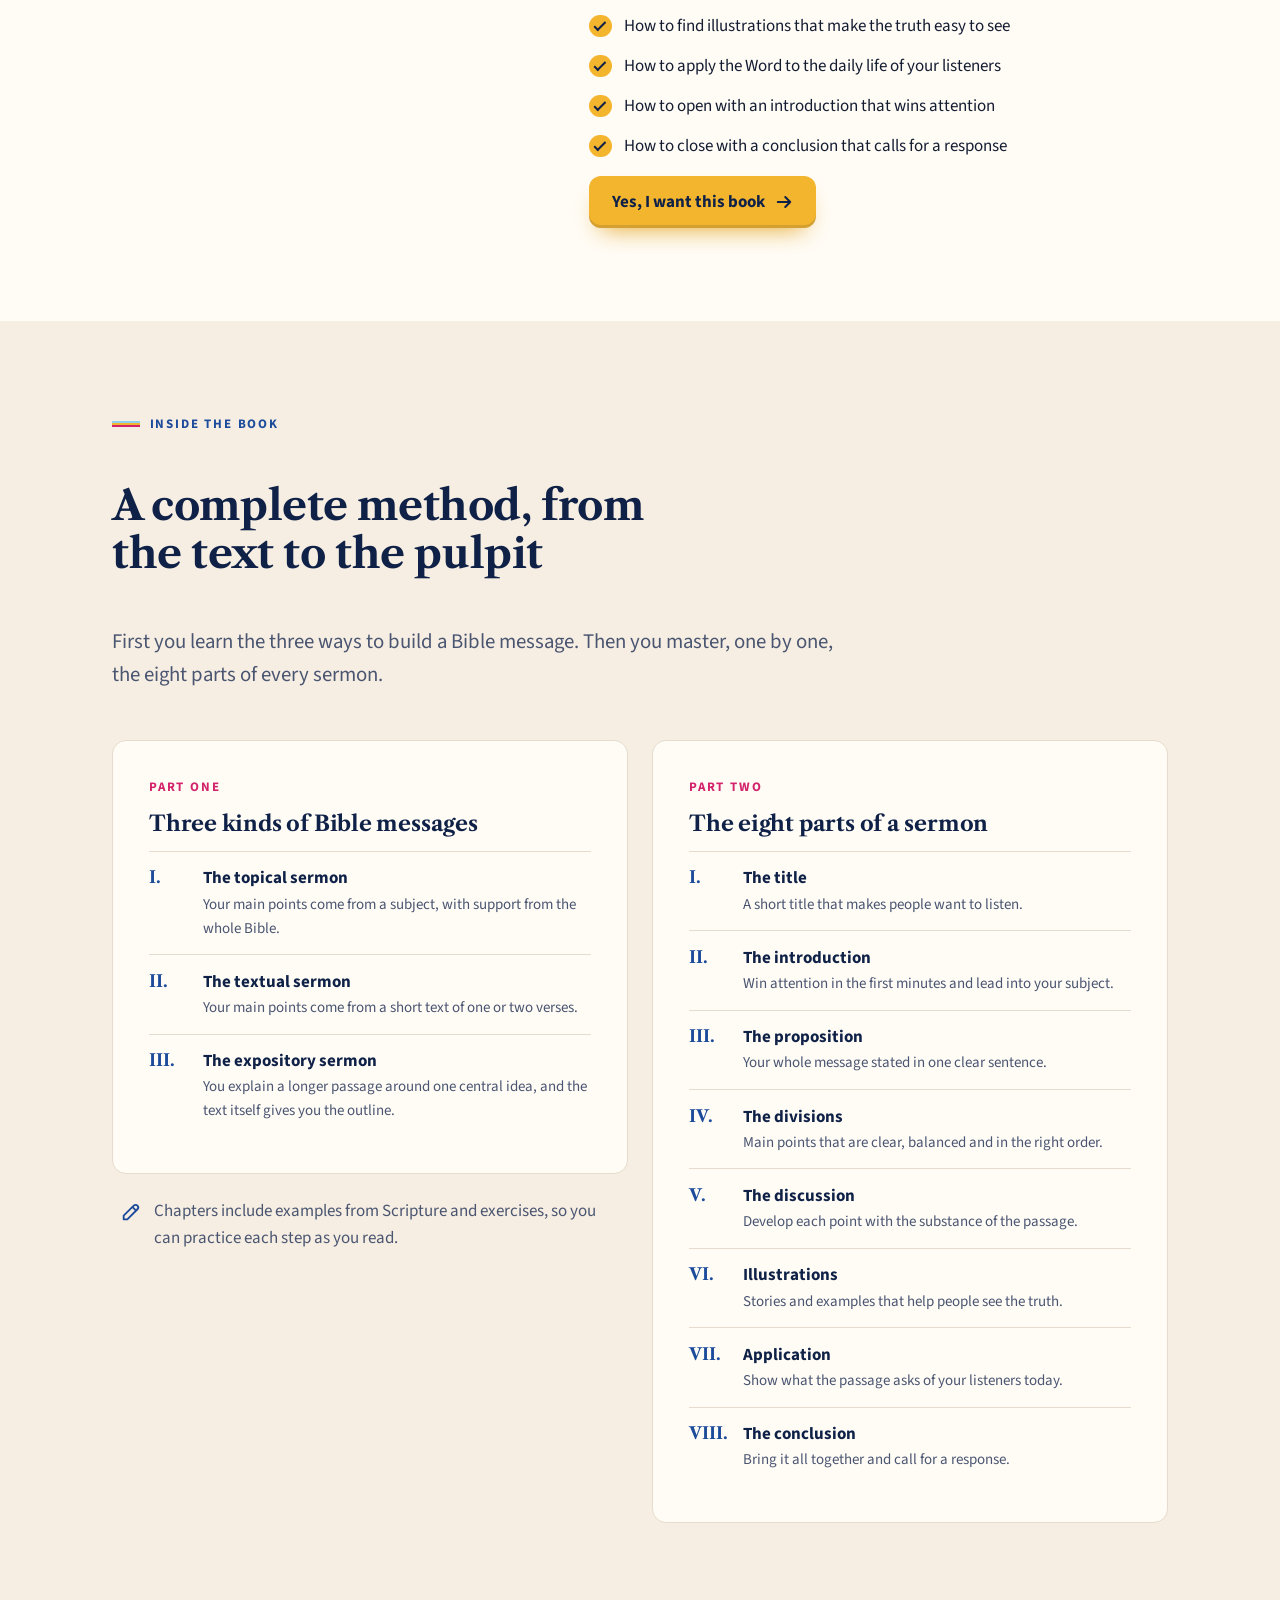
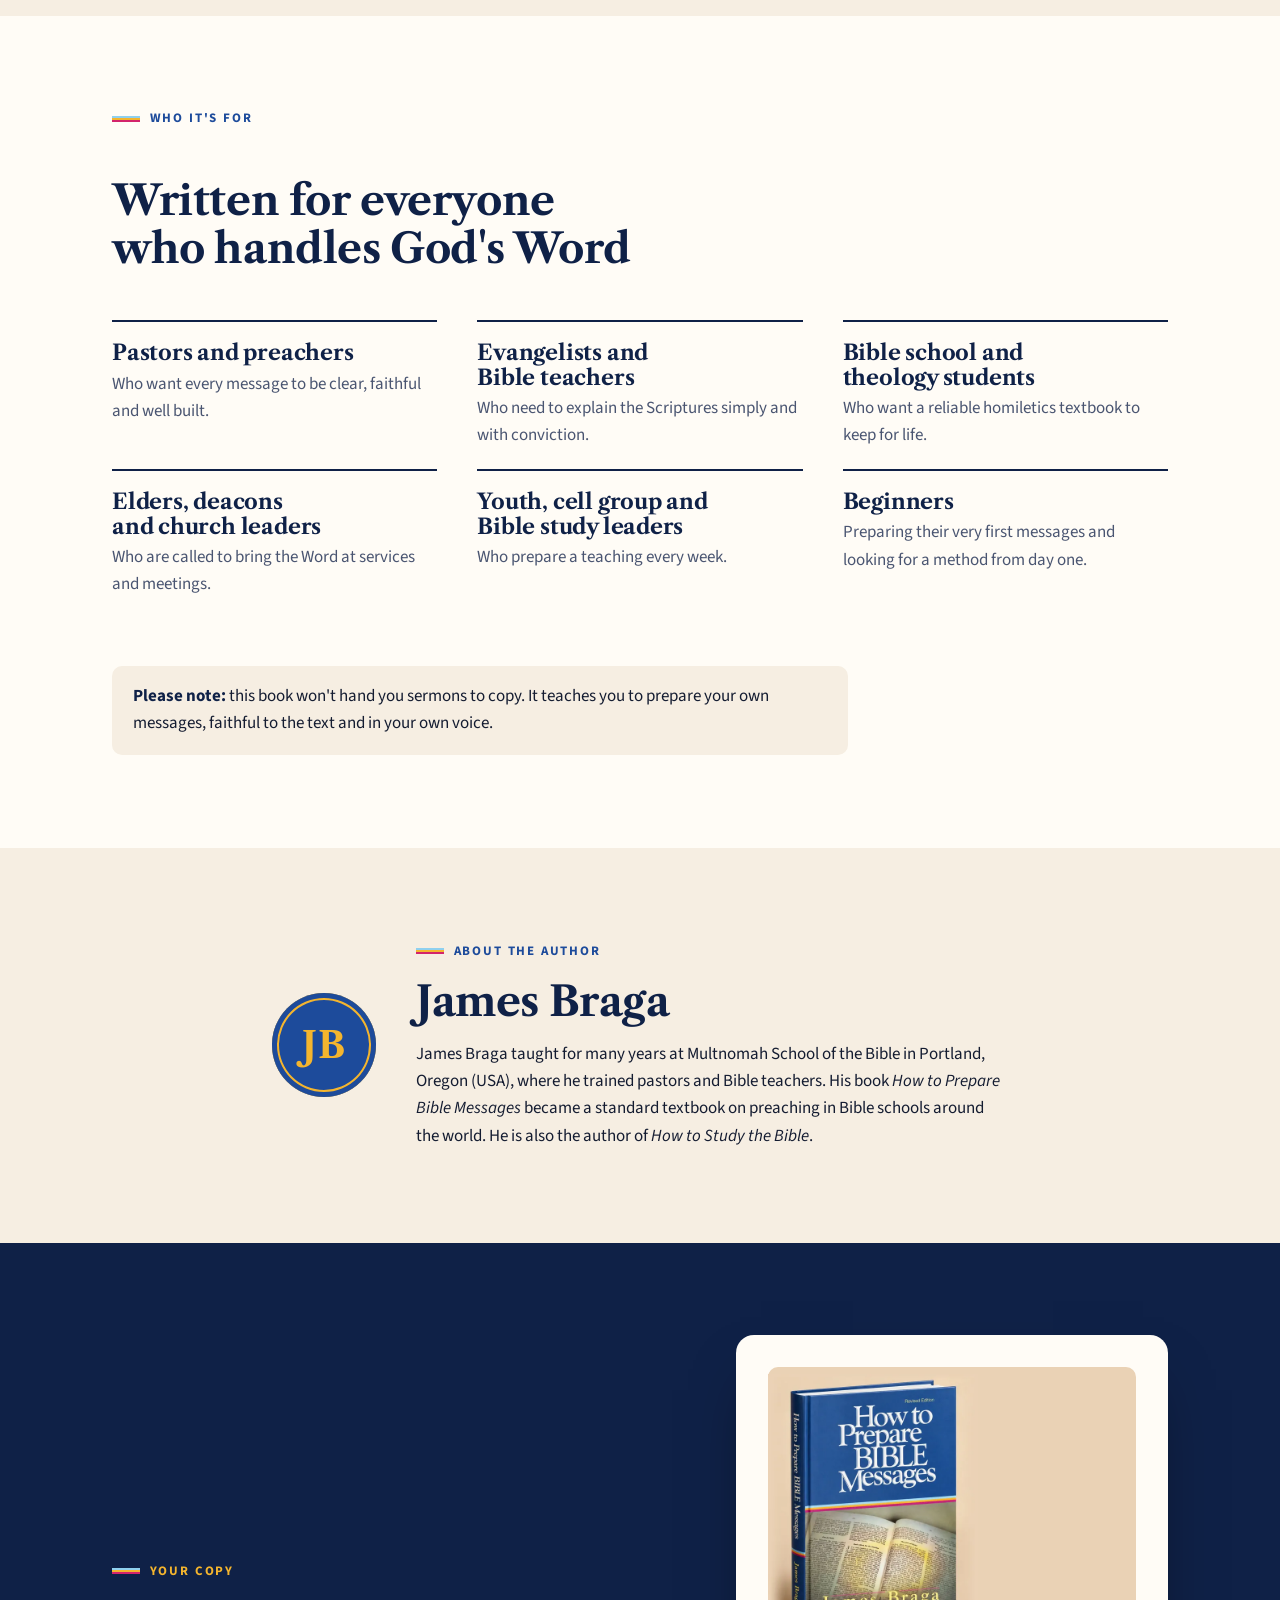
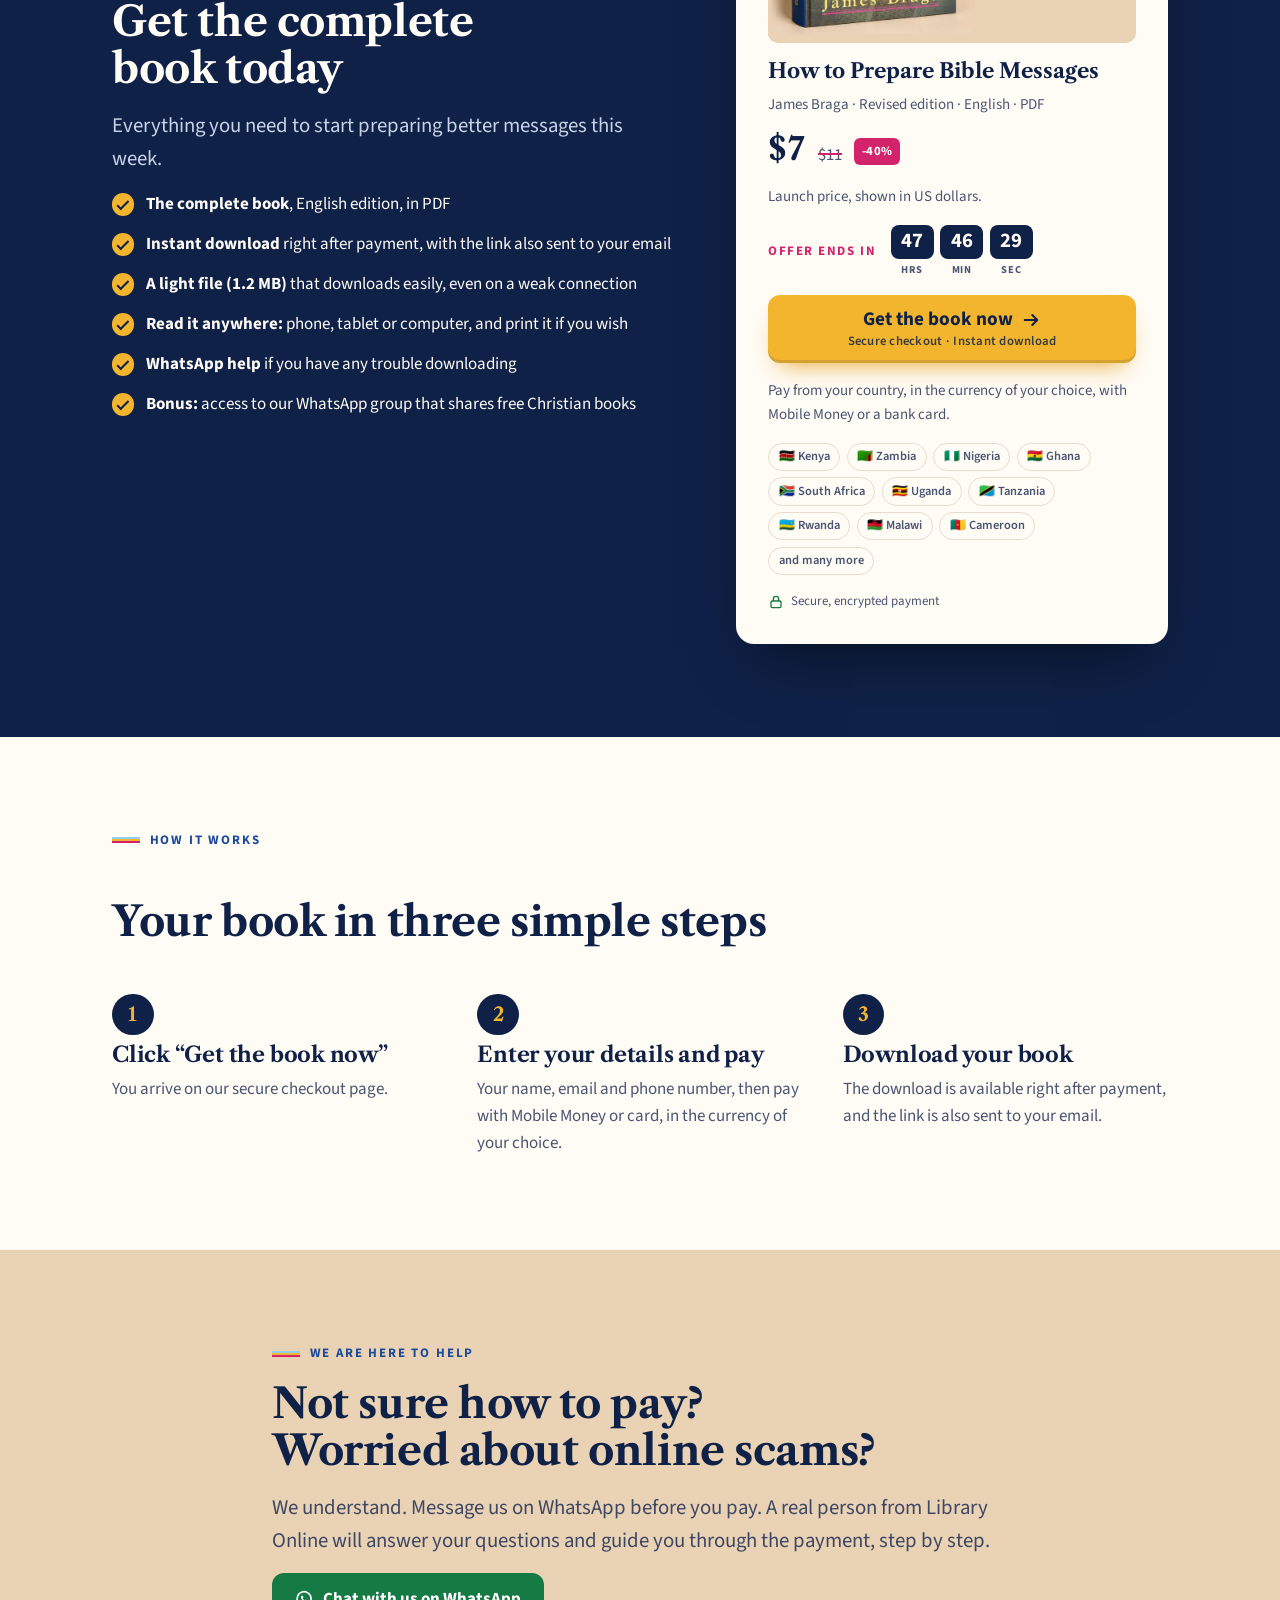
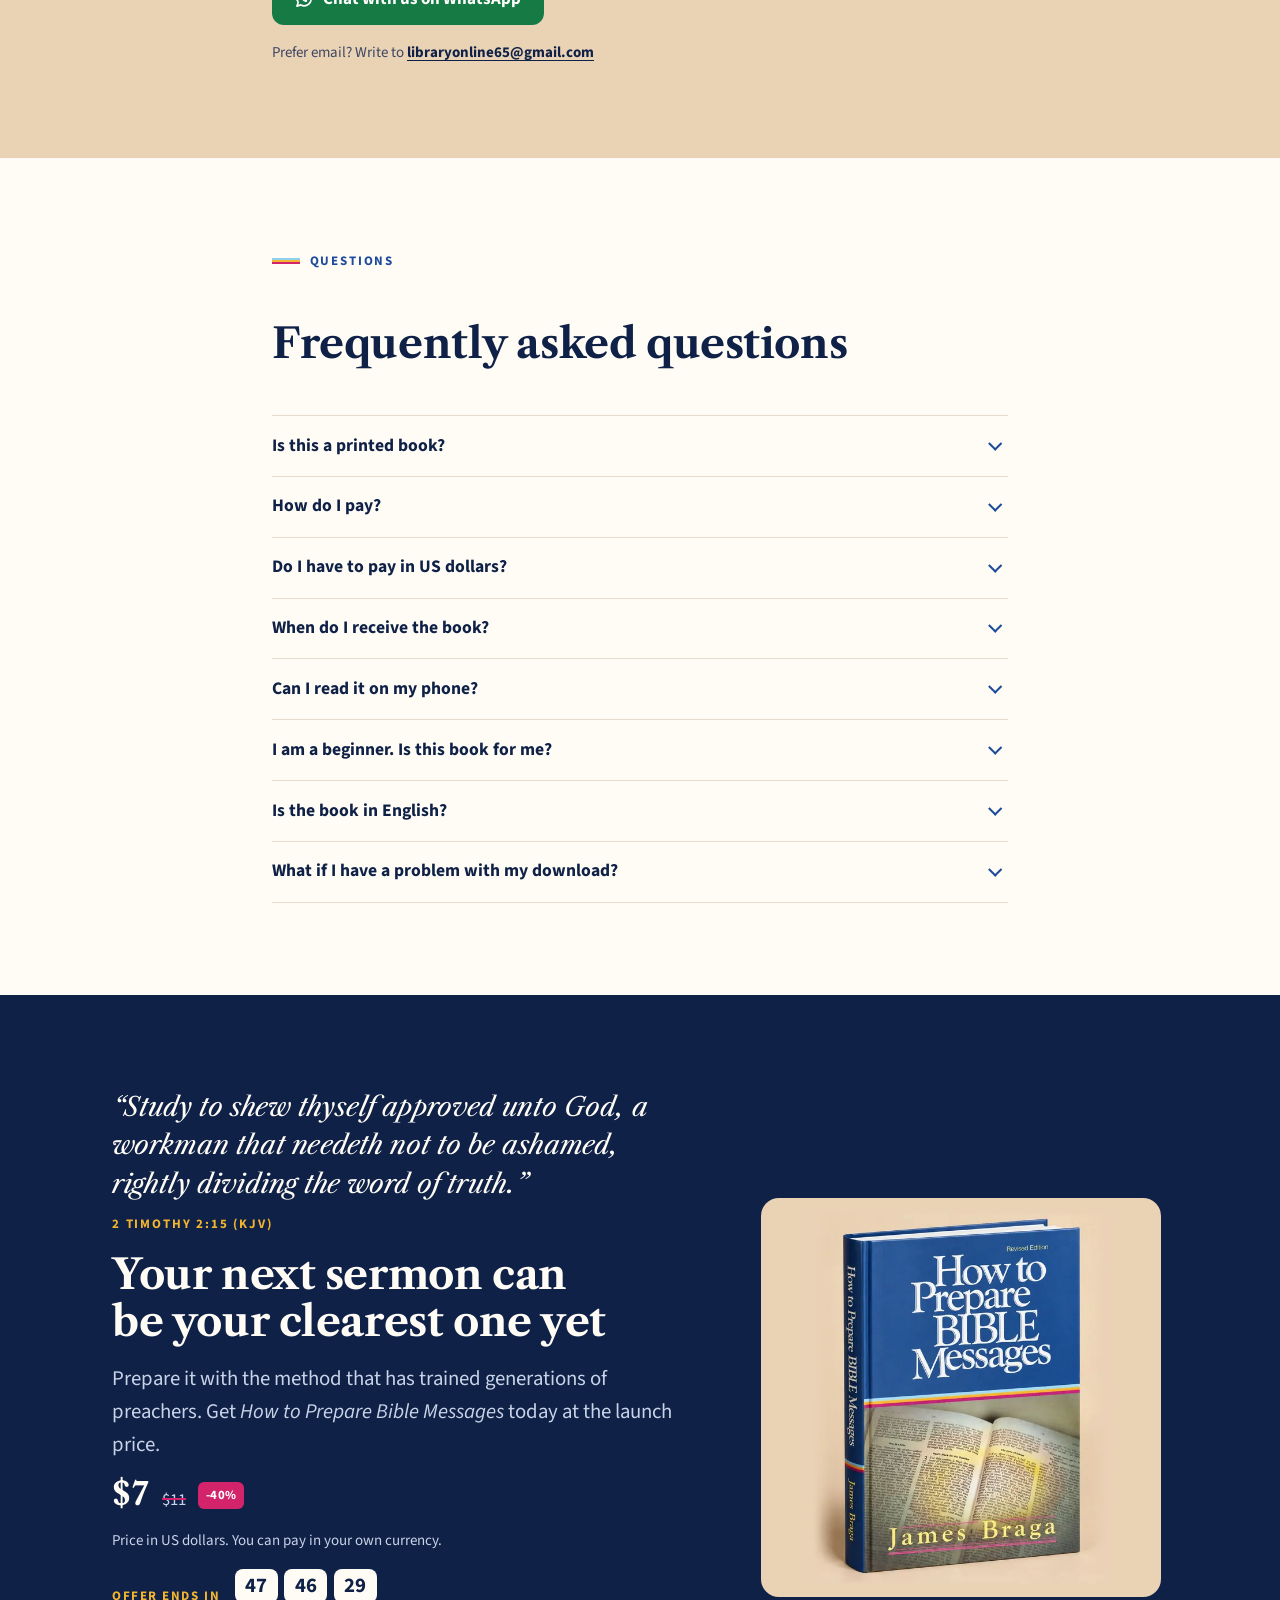
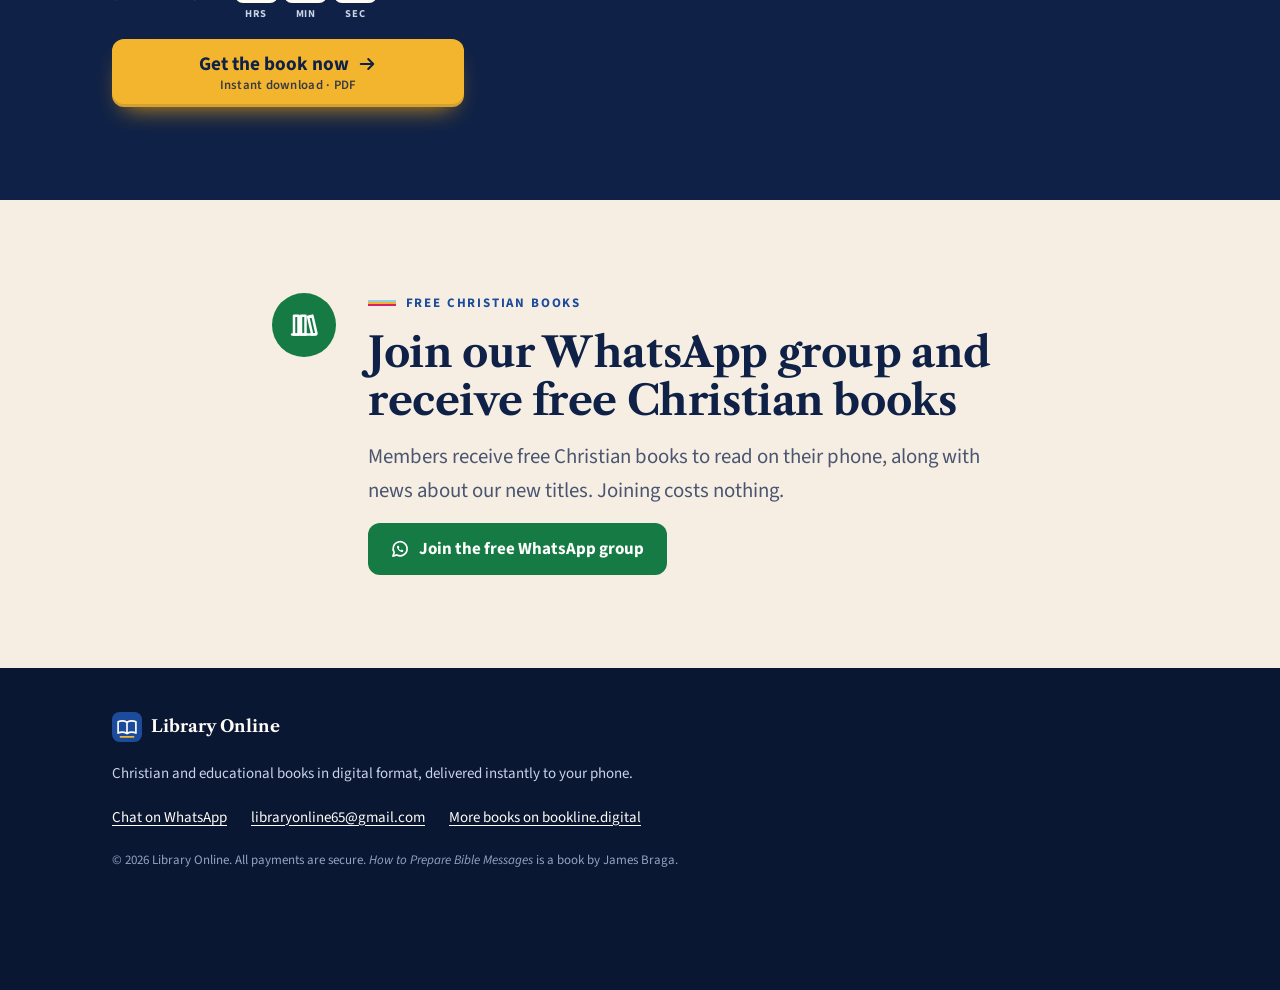
==== commit d2c70e1d: "Prepare the site for biblemessages.bookline.digital on Hostinger - Canonical, og:url and og:image no" ====
--- a/index.html
+++ b/index.html
@@ -7,14 +7,14 @@
   <meta name="description" content="James Braga's classic step-by-step method to prepare clear, faithful and powerful sermons. English edition in PDF, instant download, pay with Mobile Money or card.">
   <meta name="theme-color" content="#0f2147">
   <meta name="color-scheme" content="light">
-  <link rel="canonical" href="https://howtopreparebiblemessage.vercel.app/">
+  <link rel="canonical" href="https://biblemessages.bookline.digital/">
   <link rel="icon" href="data:image/svg+xml,%3Csvg xmlns='http://www.w3.org/2000/svg' viewBox='0 0 32 32'%3E%3Crect width='32' height='32' rx='8' fill='%231d4b9b'/%3E%3Cpath d='M6.5 10.5c3.2-1.4 6.4-1.3 9.5.5v12c-3.1-1.8-6.3-1.9-9.5-.5zM25.5 10.5c-3.2-1.4-6.4-1.3-9.5.5v12c3.1-1.8 6.3-1.9 9.5-.5z' fill='none' stroke='%23fffcf6' stroke-width='1.8' stroke-linejoin='round'/%3E%3C/svg%3E">
 
   <meta property="og:type" content="website">
   <meta property="og:title" content="How to Prepare Bible Messages by James Braga (PDF)">
   <meta property="og:description" content="Turn any Bible passage into a clear, powerful sermon. Instant download. Launch price: $7 instead of $11.">
-  <meta property="og:url" content="https://howtopreparebiblemessage.vercel.app/">
-  <meta property="og:image" content="https://howtopreparebiblemessage.vercel.app/assets/img/og-image.jpg">
+  <meta property="og:url" content="https://biblemessages.bookline.digital/">
+  <meta property="og:image" content="https://biblemessages.bookline.digital/assets/img/og-image.jpg">
   <meta property="og:image:width" content="1200">
   <meta property="og:image:height" content="630">
   <meta name="twitter:card" content="summary_large_image">
